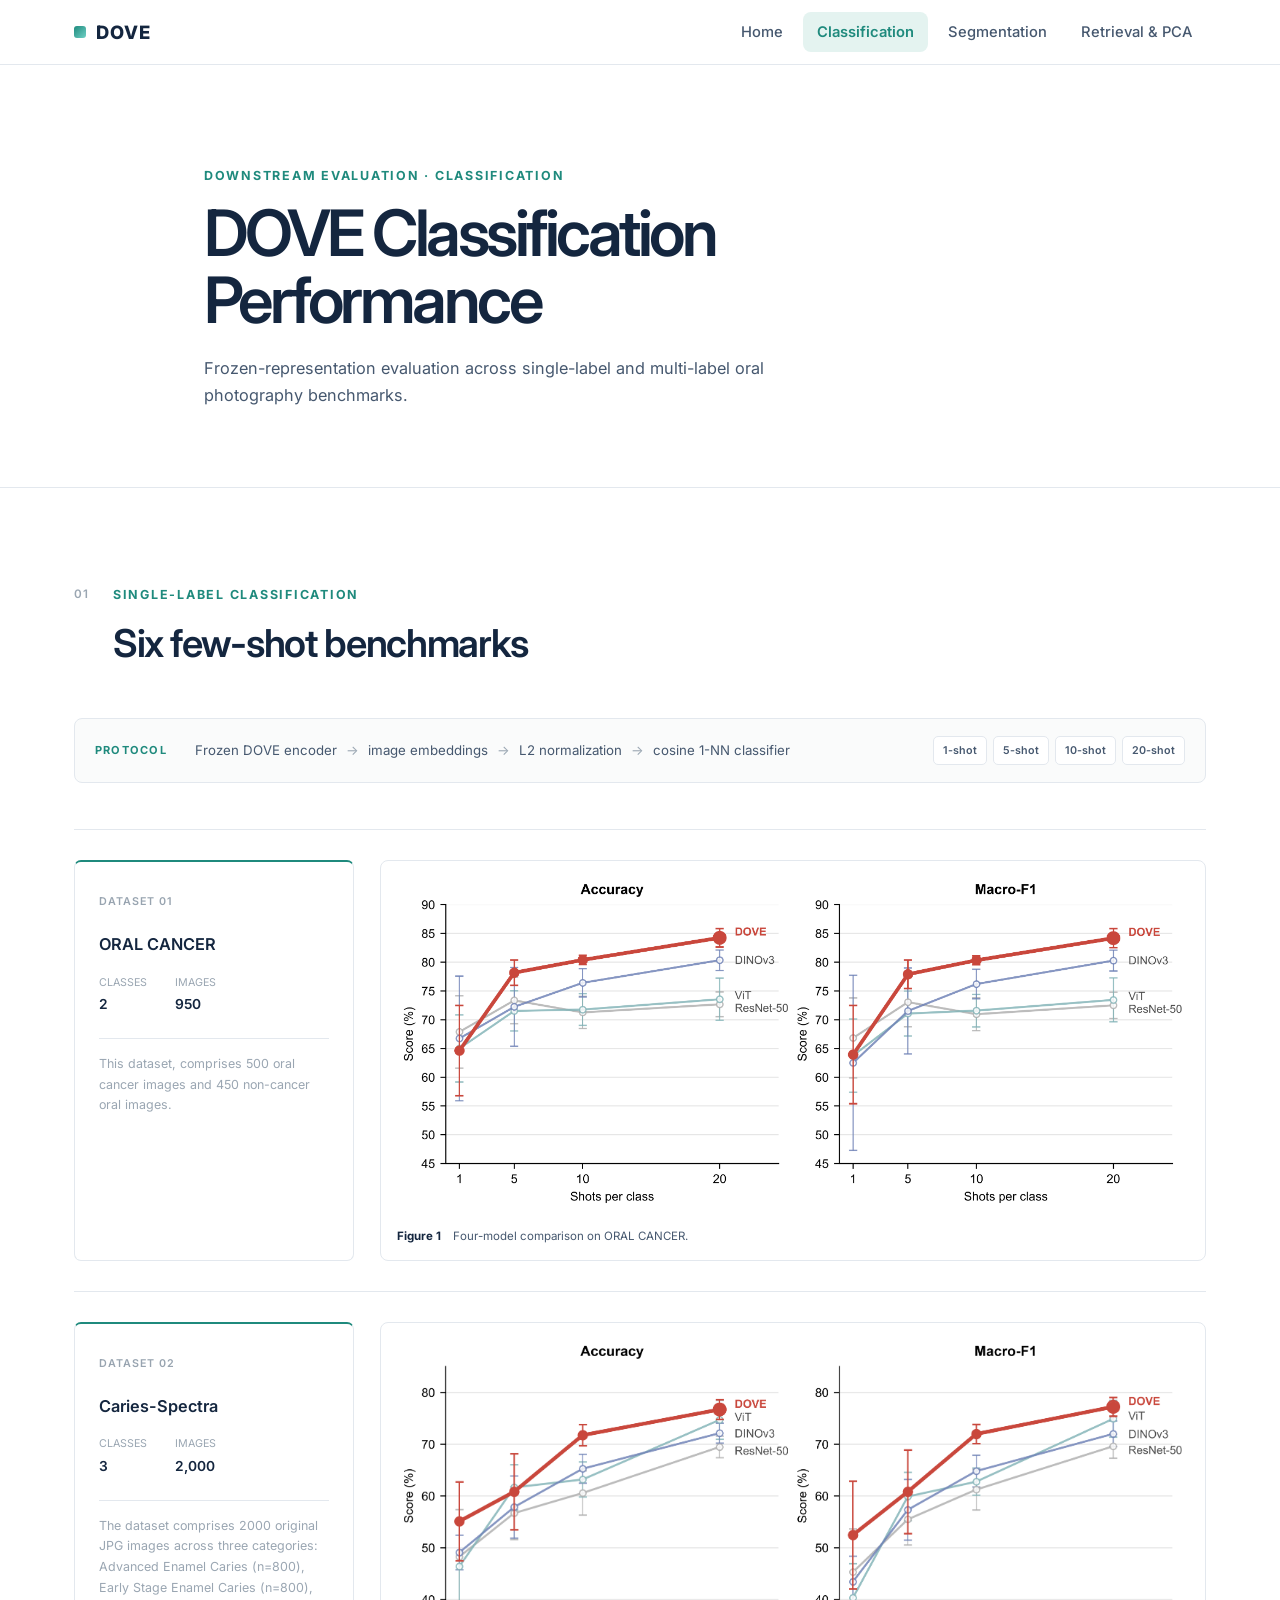
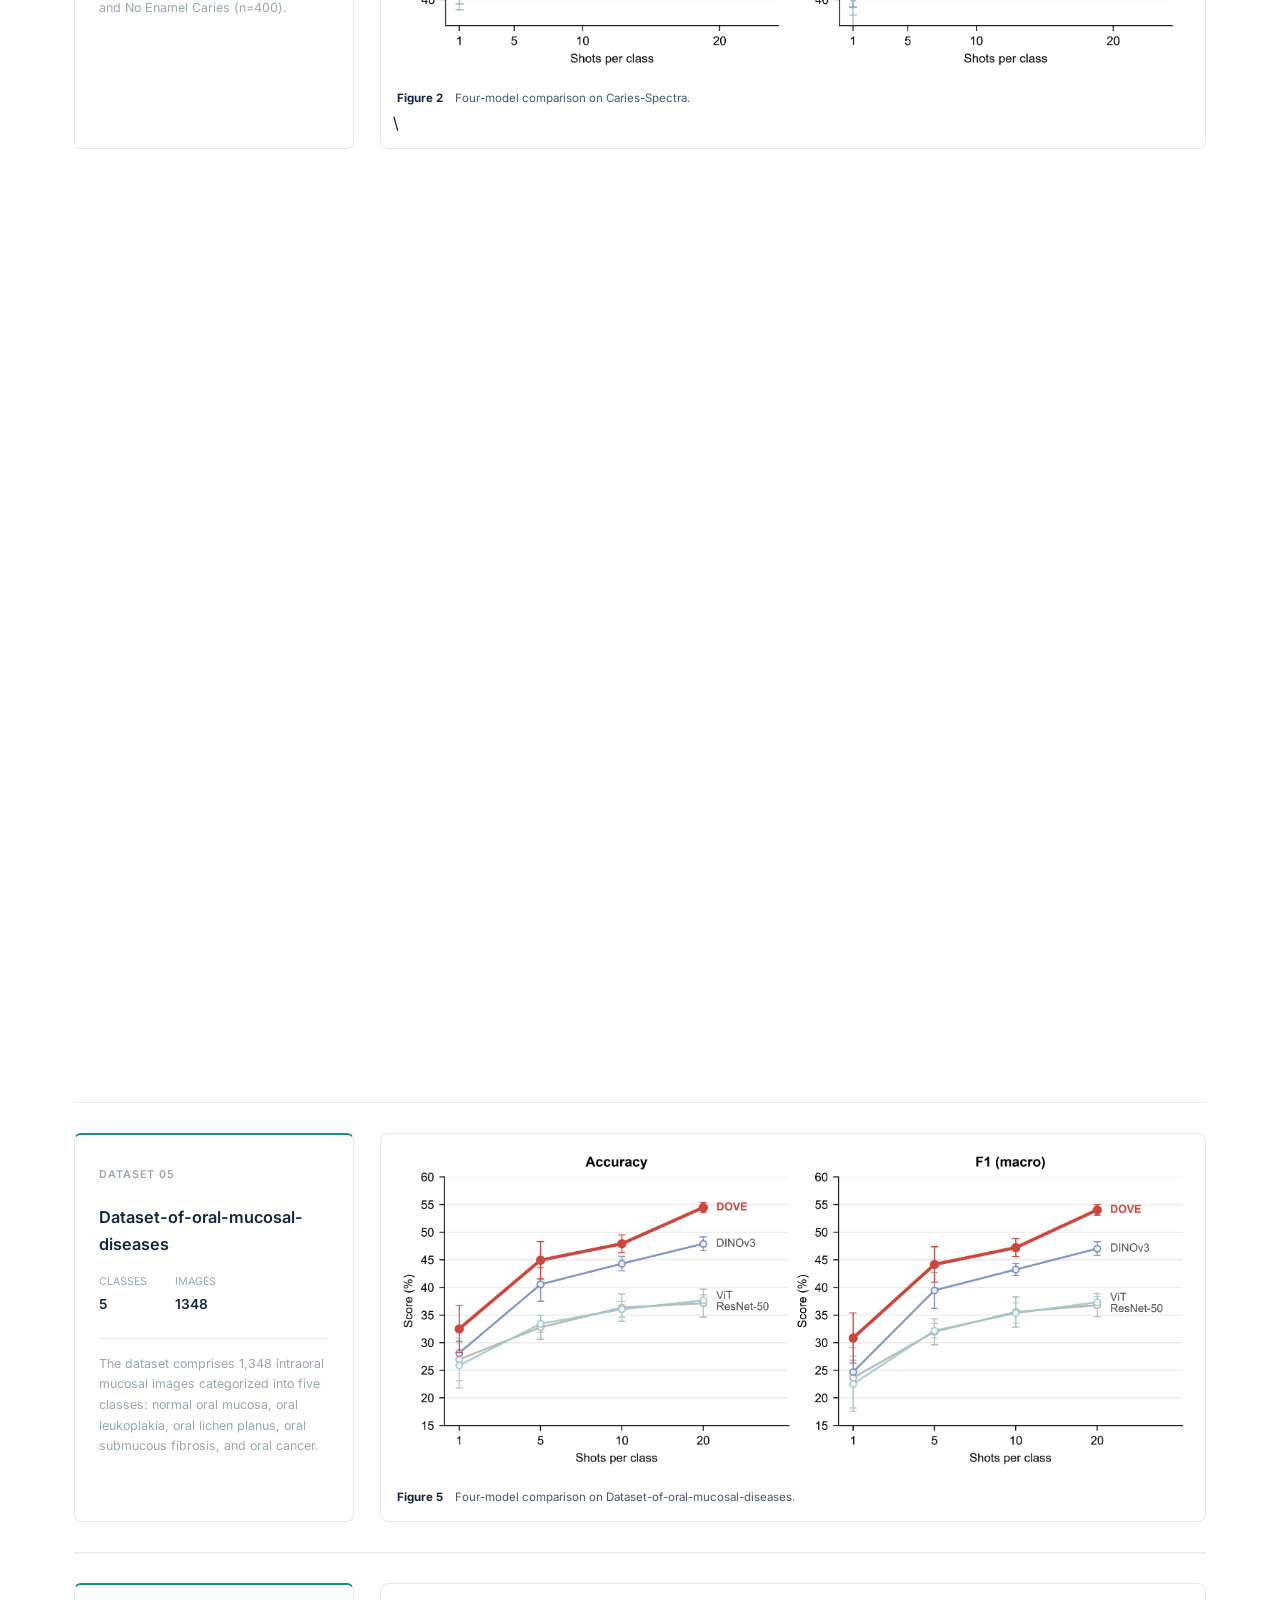
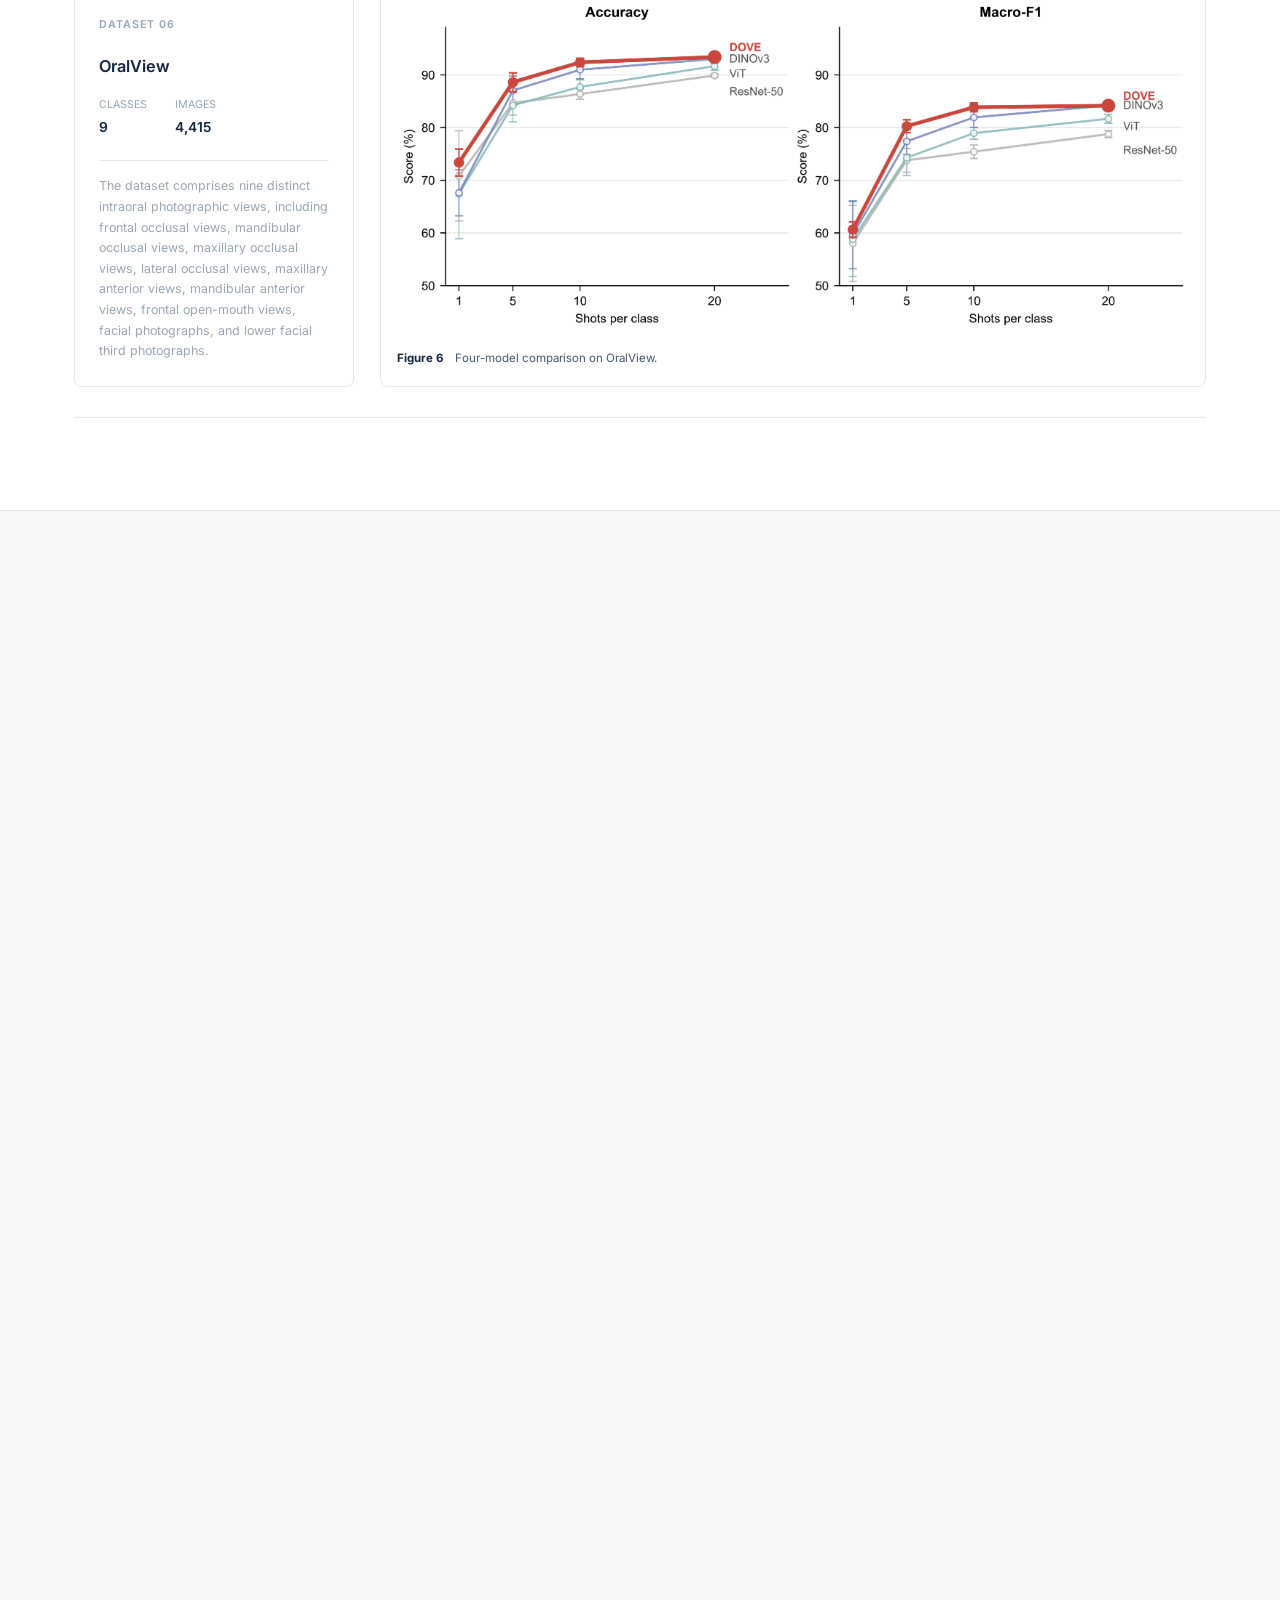
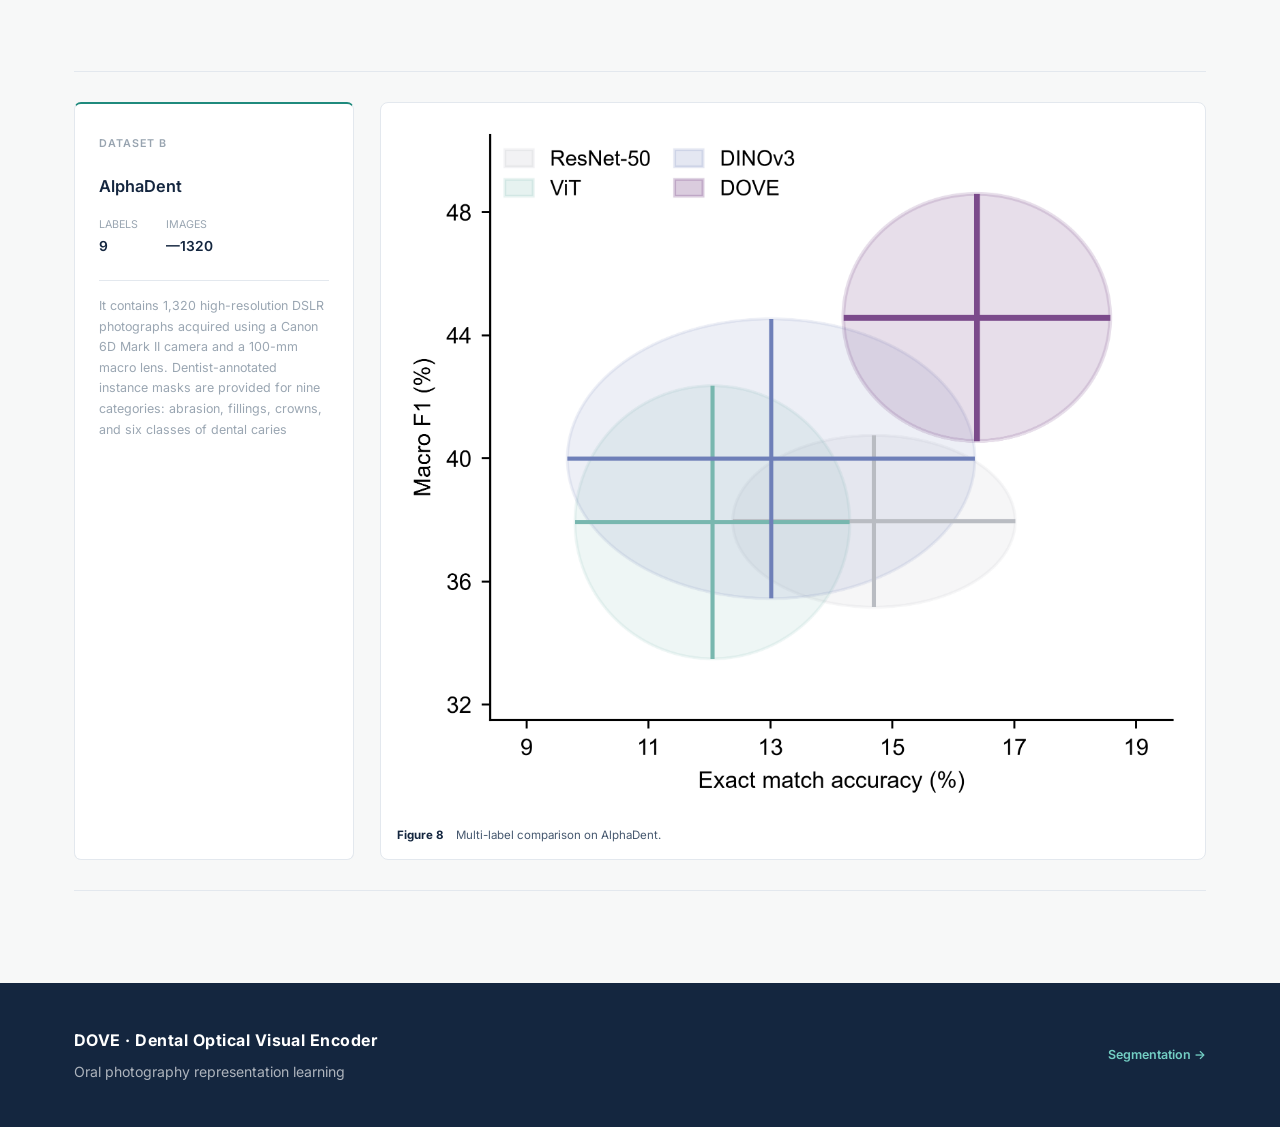
==== classification.html @ 8672dcbe "init" ====
<!DOCTYPE html>
<html lang="en">
<head>
  <meta charset="UTF-8" />
  <meta name="viewport" content="width=device-width, initial-scale=1.0" />
  <meta name="description" content="DOVE classification benchmark results." />
  <title>DOVE Classification Performance</title>
  <link rel="preconnect" href="https://fonts.googleapis.com" />
  <link href="https://fonts.googleapis.com/css2?family=Inter:wght@300;400;500;600;700&display=swap" rel="stylesheet" />
  <link rel="stylesheet" href="style.css" />
</head>
<body class="results-page">
  <header class="navbar">
    <div class="nav-inner container">
      <a href="index.html" class="nav-brand"><span class="brand-mark" aria-hidden="true"></span>DOVE</a>
      <nav class="nav-links" id="navLinks" aria-label="Main navigation">
        <a href="index.html">Home</a>
        <a href="classification.html" class="active">Classification</a>
        <a href="segmentation.html">Segmentation</a>
        <a href="retrieval.html">Retrieval &amp; PCA</a>
      </nav>
      <button class="nav-toggle" id="navToggle" aria-label="Toggle navigation menu" aria-expanded="false"><span></span><span></span><span></span></button>
    </div>
  </header>

  <main>
    <section class="minimal-hero">
      <div class="container narrow-wide">
        <span class="section-eyebrow">Downstream Evaluation · Classification</span>
        <h1>DOVE Classification Performance</h1>
        <p>Frozen-representation evaluation across single-label and multi-label oral photography benchmarks.</p>
      </div>
    </section>

    <section class="result-section" id="single-label">
      <div class="container">
        <header class="result-section-head reveal"><span class="section-no">01</span><div><span class="section-eyebrow">Single-label classification</span><h2>Six few-shot benchmarks</h2></div></header>
        <div class="protocol-line reveal"><span>Protocol</span><p>Frozen DOVE encoder <i>&rarr;</i> image embeddings <i>&rarr;</i> L2 normalization <i>&rarr;</i> cosine 1-NN classifier</p><div><b>1-shot</b><b>5-shot</b><b>10-shot</b><b>20-shot</b></div></div>

        <div class="dataset-result-list">
          <article class="dataset-result-row reveal">
            <div class="editable-card">
              <span>Dataset 01</span>
              <h3>ORAL CANCER</h3>
              <dl><div><dt>Classes</dt><dd>2</dd></div><div><dt>Images</dt><dd>950</dd></div></dl>
              <p>This dataset, comprises 500 oral cancer images and 450 non-cancer oral images.</p>
            </div>
            <figure class="result-slot">
              <img src="assets/results/single-label-classification/oral_cancer2_0_knn_model_comparison.png" alt="results image">
              <figcaption><b>Figure 1</b> Four-model comparison on ORAL CANCER.</figcaption>
            </figure>
          </article>
          <article class="dataset-result-row reveal">
            <div class="editable-card">
              <span>Dataset 02</span>
              <h3>Caries-Spectra</h3>
              <dl><div><dt>Classes</dt><dd>3</dd></div><div><dt>Images</dt><dd>2,000</dd></div></dl>
              <p>The dataset comprises 2000 original JPG images across three categories: Advanced Enamel Caries (n=800), Early Stage Enamel Caries (n=800), and No Enamel Caries (n=400).</p></div>
            <figure class="result-slot">
              <img src="assets/results/single-label-classification/caries_spectra_knn_model_comparison.png" alt="results image">
              <figcaption><b>Figure 2</b> Four-model comparison on  Caries-Spectra.</figcaption>\
            </figure>
          </article>
          <article class="dataset-result-row reveal">
            <div class="editable-card">
              <span>Dataset 03</span>
              <h3>Oral Lesions: Malignancy Detection Dataset</h3>
              <dl><div><dt>Classes</dt><dd>2</dd></div><div><dt>Images</dt><dd>323</dd></div></dl>
              <p>The dataset contains images of 165 benign lesions and 158 malignant lesions.</p></div>
            <figure class="result-slot">
              <img src="assets/results/single-label-classification/benign_malignant_knn_model_comparison.png" alt="results image">
              <figcaption><b>Figure 3</b> Four-model comparison on Oral Leisions: Malignancy Detection Dataset.</figcaption>
            </figure>
          </article>
          <article class="dataset-result-row reveal">
            <div class="editable-card">
              <span>Dataset 04</span>
              <h3>Oral Disease Sub</h3>
              <dl><div><dt>Classes</dt><dd>3</dd></div><div><dt>Images</dt><dd>6,613</dd></div></dl>
              <p>The dataset contains 6,613 images of calculus, hypodontia and ulcer</p></div>
            <figure class="result-slot">
              <img src="assets/results/single-label-classification/oral_disease_knn_model_comparison.png" alt="results image">
              <figcaption><b>Figure 4</b> Four-model comparison on Oral Disease Sub.</figcaption>
            </figure>
          </article>
          <article class="dataset-result-row reveal">
            <div class="editable-card">
              <span>Dataset 05</span>
              <h3>Dataset-of-oral-mucosal-diseases</h3>
              <dl><div><dt>Classes</dt><dd>5</dd></div><div><dt>Images</dt><dd>1348</dd></div></dl>
              <p>The dataset comprises 1,348 intraoral mucosal images categorized into five classes: normal oral mucosa, oral leukoplakia, oral lichen planus, oral submucous fibrosis, and oral cancer.</p></div>
            <figure class="result-slot">
              <img src="assets/results/single-label-classification/mouth_data_knn_model_comparison.png" alt="results image">
              <figcaption><b>Figure 5</b> Four-model comparison on Dataset-of-oral-mucosal-diseases.</figcaption>
            </figure>
          </article>
          <article class="dataset-result-row reveal">
            <div class="editable-card">
              <span>Dataset 06</span>
              <h3>OralView</h3><dl><div><dt>Classes</dt><dd>9</dd></div><div><dt>Images</dt><dd>4,415</dd></div></dl>
              <p>The dataset comprises nine distinct intraoral photographic views, including frontal occlusal views, mandibular occlusal views, maxillary occlusal views, lateral occlusal views, maxillary anterior views, mandibular anterior views, frontal open-mouth views, facial photographs, and lower facial third photographs.</p></div>
            <figure class="result-slot">
              <img src="assets/results/single-label-classification/whu_hospital_changed_knn_model_comparison.png" alt="results image">
              <figcaption><b>Figure 6</b> Four-model comparison on OralView.</figcaption>
            </figure>
          </article>
        </div>
      </div>
    </section>

    <section class="result-section soft-section" id="multi-label">
      <div class="container">
        <header class="result-section-head reveal"><span class="section-no">02</span><div><span class="section-eyebrow">Multi-label classification</span><h2>Two full-set benchmarks</h2></div></header>
        <div class="protocol-line reveal"><span>Protocol</span><p> Frozen DOVE encoder <i>&rarr;</i> linear probe classifier</p>
          <div><b>all</b></div>
        </div>

        <div class="dataset-result-list">
          <article class="dataset-result-row reveal">
            <div class="editable-card">
              <span>Dataset A</span>
              <h3>Dentalai</h3>
              <dl><div><dt>Labels</dt><dd>4</dd></div><div><dt>Images</dt><dd>2495</dd></div></dl>
              <p>The dataset consists of 2495 images with 28904 labeled objects belonging to 4 different classes including tooth, caries, cavity, and other: crack.</p></div>
            <figure class="result-slot">
              <img src="assets/results/multi-label-classification/dentalai_classification_model_comparison.png" alt="results image">
             <figcaption><b>Figure 7</b> Multi-label comparison on Dentalai.</figcaption></figure>
          </article>
          <article class="dataset-result-row reveal">
            <div class="editable-card">
              <span>Dataset B</span>
              <h3>AlphaDent</h3>
              <dl><div><dt>Labels</dt><dd>9</dd></div><div><dt>Images</dt><dd>&mdash;1320</dd></div></dl>
              <p>It contains 1,320 high-resolution DSLR photographs acquired using a Canon 6D Mark II camera and a 100-mm macro lens. Dentist-annotated instance masks are provided for nine categories: abrasion, fillings, crowns, and six classes of dental caries</p>
            </div>
            <figure class="result-slot">
              <img src="assets/results/multi-label-classification/alphadent_classification_model_comparison.png" alt="results image">
              <figcaption><b>Figure 8</b> Multi-label comparison on AlphaDent.</figcaption>
            </figure>
          </article>
        </div>
      </div>
    </section>
  </main>

  <footer class="footer"><div class="container minimal-footer"><div><p class="footer-title">DOVE · Dental Optical Visual Encoder</p><p class="footer-sub">Oral photography representation learning</p></div><a href="segmentation.html">Segmentation &rarr;</a></div></footer>
  <script src="script.js"></script>
</body>
</html>
---- style.css ----
/* ============================================================
   DOVE — Shared Stylesheet
   Design system: minimalist academic aesthetic
   Palette: white / soft gray / deep navy / teal accent
   ============================================================ */

/* ---------- 1. Design tokens ---------- */
:root {
  /* Colors */
  --bg:            #ffffff;
  --bg-soft:       #f5f7f9;
  --navy:          #14263f;      /* primary text */
  --navy-soft:     #46586f;      /* secondary text */
  --teal:          #1f8a7d;      /* accent */
  --teal-light:    #e4f3f0;
  --border:        #e3e8ee;

  /* Type */
  --font: "Inter", "Helvetica Neue", Helvetica, Arial, sans-serif;

  /* Layout */
  --radius:        14px;
  --shadow:        0 2px 10px rgba(20, 38, 63, 0.06);
  --shadow-hover:  0 10px 28px rgba(20, 38, 63, 0.12);
  --container:     1120px;

  /* Motion */
  --ease:          cubic-bezier(0.22, 0.6, 0.2, 1);
}

/* ---------- 2. Base / reset ---------- */
*, *::before, *::after { box-sizing: border-box; margin: 0; padding: 0; }

html { scroll-behavior: smooth; }   /* smooth anchor scrolling */

body {
  font-family: var(--font);
  color: var(--navy);
  background: var(--bg);
  line-height: 1.65;
  -webkit-font-smoothing: antialiased;
}

img { max-width: 100%; display: block; }
a   { color: inherit; text-decoration: none; }

.container { max-width: var(--container); margin: 0 auto; padding: 0 24px; }
.container.narrow { max-width: 760px; }

/* ---------- 3. Navigation bar ---------- */
.navbar {
  position: sticky; top: 0; z-index: 100;
  background: rgba(255, 255, 255, 0.92);
  backdrop-filter: blur(10px);
  border-bottom: 1px solid var(--border);
}
.nav-inner {
  display: flex; align-items: center; justify-content: space-between;
  height: 64px;
}
.nav-brand {
  display: flex; align-items: center; gap: 10px;
  font-weight: 800; font-size: 1.15rem; letter-spacing: 0.06em;
}
.brand-mark {                        /* small teal square logo mark */
  width: 12px; height: 12px; border-radius: 3px;
  background: linear-gradient(135deg, var(--teal), #6fd0c5);
}
.nav-links { display: flex; gap: 6px; }
.nav-links a {
  padding: 8px 14px; border-radius: 8px;
  font-size: 0.92rem; font-weight: 500; color: var(--navy-soft);
  transition: background 0.2s var(--ease), color 0.2s var(--ease);
}
.nav-links a:hover  { background: var(--bg-soft); color: var(--navy); }
.nav-links a.active { background: var(--teal-light); color: var(--teal); font-weight: 600; }

/* Hamburger button (tablet / small screens) */
.nav-toggle {
  display: none; flex-direction: column; gap: 5px;
  background: none; border: none; cursor: pointer; padding: 8px;
}
.nav-toggle span {
  width: 22px; height: 2px; background: var(--navy); border-radius: 2px;
  transition: transform 0.25s var(--ease), opacity 0.25s var(--ease);
}

/* ---------- 4. Hero section ---------- */
.hero {
  padding: 88px 0 96px;
  text-align: center;
  background:
    radial-gradient(600px 320px at 50% 6%, var(--teal-light), transparent 70%),
    var(--bg);
}
.hero-title {
  font-size: clamp(3rem, 7vw, 4.6rem);
  font-weight: 800; letter-spacing: 0.12em;
}
.hero-subtitle {
  margin-top: 6px;
  font-size: clamp(1.15rem, 2.4vw, 1.5rem);
  font-weight: 600; color: var(--teal);
}
.hero-tagline {
  margin: 18px auto 0; max-width: 620px;
  font-size: 1.05rem; color: var(--navy-soft);
}
.hero-buttons { margin-top: 36px; display: flex; gap: 16px; justify-content: center; flex-wrap: wrap; }

/* ---------- 5. Animated dove ---------- */
.dove-wrap {
  position: relative; width: 220px; margin: 0 auto 28px;
  animation: floatY 6s ease-in-out infinite;         /* gentle vertical drift */
}
.dove-glow {                                         /* soft ambient glow */
  position: absolute; inset: 12%;
  background: radial-gradient(closest-side, rgba(47, 167, 155, 0.28), transparent 72%);
  filter: blur(6px);
  animation: glowPulse 6s ease-in-out infinite;
}
.dove-svg { position: relative; width: 100%; height: auto; }

.wing { transform-box: fill-box; }
.wing-front { transform-origin: 20% 92%; animation: flapFront 3.6s ease-in-out infinite; }
.wing-back  { transform-origin: 88% 90%; animation: flapBack  3.6s ease-in-out infinite; }

@keyframes floatY {
  0%, 100% { transform: translateY(0); }
  50%      { transform: translateY(-12px); }
}
@keyframes glowPulse {
  0%, 100% { opacity: 0.65; transform: scale(1); }
  50%      { opacity: 1;    transform: scale(1.06); }
}
@keyframes flapFront {
  0%, 100% { transform: rotate(0deg); }
  50%      { transform: rotate(-7deg); }
}
@keyframes flapBack {
  0%, 100% { transform: rotate(0deg); }
  50%      { transform: rotate(5deg); }
}

/* Respect users who prefer reduced motion */
@media (prefers-reduced-motion: reduce) {
  .dove-wrap, .dove-glow, .wing { animation: none; }
}

/* ---------- 6. Buttons ---------- */
.btn {
  display: inline-block; padding: 13px 30px; border-radius: 999px;
  font-weight: 600; font-size: 0.95rem;
  transition: transform 0.2s var(--ease), box-shadow 0.2s var(--ease),
              background 0.2s var(--ease), color 0.2s var(--ease);
}
.btn-primary { background: var(--navy); color: #fff; }
.btn-primary:hover {
  background: var(--teal); transform: translateY(-2px);
  box-shadow: 0 8px 20px rgba(31, 138, 125, 0.3);
}
.btn-outline { border: 1.5px solid var(--navy); color: var(--navy); }
.btn-outline:hover {
  border-color: var(--teal); color: var(--teal); transform: translateY(-2px);
}

/* ---------- 7. Sections & typography ---------- */
.section       { padding: 88px 0; }
.section-gray  { background: var(--bg-soft); }

.section-eyebrow {
  display: inline-block; margin-bottom: 12px;
  font-size: 0.78rem; font-weight: 700; letter-spacing: 0.14em;
  text-transform: uppercase; color: var(--teal);
}
.section-title { font-size: clamp(1.6rem, 3.4vw, 2.2rem); font-weight: 700; letter-spacing: -0.01em; }
.section-desc  { margin-top: 12px; max-width: 640px; color: var(--navy-soft); }
.section-head  { margin-bottom: 48px; }
.abstract-text { margin-top: 20px; font-size: 1.08rem; color: var(--navy-soft); }

/* Subpage hero band */
.page-hero {
  padding: 72px 0 56px;
  background:
    radial-gradient(520px 260px at 18% 0%, var(--teal-light), transparent 70%),
    var(--bg);
  border-bottom: 1px solid var(--border);
}
.page-title { font-size: clamp(1.9rem, 4vw, 2.6rem); font-weight: 800; letter-spacing: -0.01em; }
.page-desc  { margin-top: 14px; max-width: 680px; color: var(--navy-soft); }

/* ---------- 8. Image placeholders ----------
   Swap any .img-placeholder for a real <img> — layout is identical. */
.img-placeholder {
  display: flex; align-items: center; justify-content: center;
  aspect-ratio: 4 / 3; width: 100%;
  border-radius: calc(var(--radius) - 4px);
  color: rgba(255, 255, 255, 0.92);
  font-size: 0.85rem; font-weight: 600; text-align: center; line-height: 1.4;
}
.img-placeholder.sq { aspect-ratio: 1 / 1; }
.ph-teal    { background: linear-gradient(135deg, #2fa79b, #17605a); }
.ph-navy    { background: linear-gradient(135deg, #2c4a73, #14263f); }
.ph-rose    { background: linear-gradient(135deg, #c98a92, #8f4d59); }
.ph-sand    { background: linear-gradient(135deg, #cbb08a, #8f7350); }
.ph-rainbow { background: linear-gradient(120deg, #e05c5c, #e0b25c, #5cc98a, #5c8ae0, #a15ce0); }
.ph-mask    { background: linear-gradient(135deg, #202634 55%, #2fa79b 55%); }

/* ---------- 9. Dataset gallery (homepage) ---------- */
.gallery {
  display: grid; gap: 22px;
  grid-template-columns: repeat(3, 1fr);
}
.gallery-item {
  padding:0;
  margin:0;
  line-height: 0;
  background: #fff; border-radius: var(--radius);
  box-shadow: var(--shadow); overflow: hidden;
  transition: transform 0.25s var(--ease), box-shadow 0.25s var(--ease);
}
.gallery-item:hover { transform: translateY(-4px); box-shadow: var(--shadow-hover); }
.gallery-item .img-placeholder,
.gallery-item img {
  aspect-ratio: 4/3;
  object-fit: cover;  
  vertical-align: middle;
  width:100%;
  height:auto;
  border-radius: 0;
  transition: transform 0.4s var(--ease);
}
.gallery-item:hover .img-placeholder,
.gallery-item:hover img { transform: scale(1.04); }     /* hover zoom */
/* .gallery-item figcaption {
  padding: 14px 18px; font-size: 0.9rem; font-weight: 600;
  background: #fff; position: relative;                 
} */

/* ---------- 10. Model pipeline (homepage) ---------- */
.pipeline {
  display: flex; align-items: stretch; gap: 10px; flex-wrap: nowrap;
}
.pipe-card {
  flex: 1; min-width: 0;
  background: #fff; border: 1px solid var(--border); border-radius: var(--radius);
  box-shadow: var(--shadow); padding: 24px 18px;
  transition: transform 0.25s var(--ease), box-shadow 0.25s var(--ease);
}
.pipe-card:hover { transform: translateY(-4px); box-shadow: var(--shadow-hover); }
.pipe-card h3 { font-size: 0.98rem; margin: 10px 0 6px; }
.pipe-card p  { font-size: 0.83rem; color: var(--navy-soft); }
.pipe-num {
  width: 28px; height: 28px; border-radius: 50%;
  display: flex; align-items: center; justify-content: center;
  background: var(--teal-light); color: var(--teal);
  font-size: 0.8rem; font-weight: 700;
}
.pipe-highlight { border: 1.5px solid var(--teal); background: var(--teal-light); }
.pipe-arrow {
  align-self: center; color: var(--teal);
  font-size: 1.3rem; font-weight: 700; flex: 0 0 auto;
}

/* ---------- 11. Navigation cards (homepage) ---------- */
.nav-cards { display: grid; gap: 24px; grid-template-columns: repeat(3, 1fr); }
.nav-card {
  display: block; background: #fff; border-radius: var(--radius);
  border: 1px solid var(--border); box-shadow: var(--shadow);
  padding: 32px 28px;
  transition: transform 0.25s var(--ease), box-shadow 0.25s var(--ease),
              border-color 0.25s var(--ease);
}
.nav-card:hover { transform: translateY(-5px); box-shadow: var(--shadow-hover); border-color: var(--teal); }
.nav-card-icon { font-size: 1.6rem; color: var(--teal); }
.nav-card h3   { margin: 14px 0 8px; font-size: 1.12rem; }
.nav-card p    { font-size: 0.9rem; color: var(--navy-soft); }
.nav-card-link {
  display: inline-block; margin-top: 18px;
  font-size: 0.9rem; font-weight: 600; color: var(--teal);
  transition: transform 0.2s var(--ease);
}
.nav-card:hover .nav-card-link { transform: translateX(4px); }

/* ---------- 12. Dataset cards (subpages) ---------- */
.dataset-cards { display: grid; gap: 22px; grid-template-columns: repeat(4, 1fr); }
.ds-card {
  background: #fff; border: 1px solid var(--border); border-radius: var(--radius);
  box-shadow: var(--shadow); padding: 26px 24px;
  transition: transform 0.25s var(--ease), box-shadow 0.25s var(--ease);
}
.ds-card:hover { transform: translateY(-4px); box-shadow: var(--shadow-hover); }
.ds-card h3 {
  font-size: 1.05rem; padding-bottom: 12px; margin-bottom: 12px;
  border-bottom: 2px solid var(--teal-light);
}
.ds-meta { list-style: none; }
.ds-meta li { font-size: 0.88rem; color: var(--navy-soft); padding: 3px 0; }
.ds-meta strong { color: var(--navy); }

/* ---------- 13. Figure panels ---------- */
.figure-panel {
  max-width: 880px; margin: 0 auto 48px;
  background: #fff; border: 1px solid var(--border); border-radius: var(--radius);
  box-shadow: var(--shadow); padding: 24px;
}
.figure-panel figcaption {
  margin-top: 16px; font-size: 0.88rem; color: var(--navy-soft); line-height: 1.6;
}
.figure-row { display: grid; gap: 24px; grid-template-columns: 1fr 1fr; margin-bottom: 48px; }
.figure-row .figure-panel { margin: 0; max-width: none; }

/* Dashed placeholder inside figure panels */
.fig-placeholder {
  display: flex; flex-direction: column; align-items: center; justify-content: center;
  gap: 6px; min-height: 320px;
  border: 2px dashed var(--border); border-radius: calc(var(--radius) - 4px);
  background: var(--bg-soft); color: var(--navy-soft);
  font-weight: 600;
}
.fig-placeholder.tall { min-height: 440px; }
.fig-placeholder small { font-weight: 400; font-size: 0.8rem; opacity: 0.7; }

/* ---------- 14. Result tables ---------- */
.table-wrap { max-width: 880px; margin: 0 auto 48px; overflow-x: auto; }
.result-table {
  width: 100%; border-collapse: collapse;
  background: #fff; border-radius: var(--radius); overflow: hidden;
  box-shadow: var(--shadow); font-size: 0.92rem;
}
.result-table caption {
  caption-side: top; text-align: left; padding: 0 4px 12px;
  font-size: 0.85rem; color: var(--navy-soft);
}
.result-table th, .result-table td { padding: 13px 18px; text-align: left; }
.result-table thead th {
  background: var(--navy); color: #fff;
  font-size: 0.82rem; font-weight: 600; letter-spacing: 0.04em;
}
.result-table tbody tr { border-bottom: 1px solid var(--border); }
.result-table tbody tr:hover { background: var(--bg-soft); }
.row-highlight { background: var(--teal-light) !important; font-weight: 700; }
.row-highlight td:first-child { color: var(--teal); }
.hl { color: var(--teal); font-weight: 700; }

/* ---------- 15. Retrieval + PCA components ---------- */
.retrieval {
  display: flex; align-items: center; gap: 24px;
  max-width: 880px; margin: 0 auto 48px;
  background: #fff; border: 1px solid var(--border); border-radius: var(--radius);
  box-shadow: var(--shadow); padding: 28px;
}
.retrieval-query { flex: 0 0 180px; }
.retrieval-arrow { font-size: 1.6rem; color: var(--teal); font-weight: 700; }
.retrieval-results {
  flex: 1; display: grid; gap: 14px;
  grid-template-columns: repeat(4, 1fr);
}
.retrieval-label { margin-top: 10px; font-size: 0.82rem; font-weight: 600; text-align: center; }
.retrieval-label.full { grid-column: 1 / -1; }

.pca-grid { display: grid; gap: 24px; grid-template-columns: repeat(3, 1fr); max-width: 880px; margin: 0 auto 40px; }
.pca-item {
  background: #fff; border: 1px solid var(--border); border-radius: var(--radius);
  box-shadow: var(--shadow); padding: 16px;
}
.pca-item figcaption { margin-top: 12px; font-size: 0.85rem; font-weight: 600; text-align: center; }

/* Quote-style interpretation callout */
.callout {
  max-width: 760px; margin: 0 auto 48px;
  border-left: 4px solid var(--teal);
  background: #fff; border-radius: 0 var(--radius) var(--radius) 0;
  box-shadow: var(--shadow); padding: 26px 30px;
}
.callout p:first-child { font-size: 1.08rem; font-weight: 600; font-style: italic; }
.callout-sub { margin-top: 12px; font-size: 0.92rem; color: var(--navy-soft); }

/* ---------- 16. Scroll-reveal animation (toggled by script.js) ---------- */
.reveal {
  opacity: 0; transform: translateY(18px);
  transition: opacity 0.6s var(--ease), transform 0.6s var(--ease);
}
.reveal.visible { opacity: 1; transform: none; }
@media (prefers-reduced-motion: reduce) {
  .reveal { opacity: 1; transform: none; transition: none; }
}

/* ---------- 17. Footer ---------- */
.footer {
  background: var(--navy); color: #fff;
  text-align: center; padding: 44px 0;
}
.footer-title { font-weight: 700; letter-spacing: 0.03em; }
.footer-sub   { margin-top: 6px; font-size: 0.88rem; color: rgba(255, 255, 255, 0.65); }

/* ---------- 18. Responsive (tablet & below) ---------- */
@media (max-width: 960px) {
  .gallery, .nav-cards        { grid-template-columns: repeat(2, 1fr); }
  .dataset-cards              { grid-template-columns: repeat(2, 1fr); }
  .figure-row                 { grid-template-columns: 1fr; }

  /* Pipeline stacks vertically; arrows rotate to point down */
  .pipeline   { flex-direction: column; }
  .pipe-arrow { transform: rotate(90deg); text-align: center; }

  /* Collapsible mobile menu */
  .nav-toggle { display: flex; }
  .nav-links {
    position: absolute; top: 64px; left: 0; right: 0;
    flex-direction: column; padding: 12px 24px 18px;
    background: #fff; border-bottom: 1px solid var(--border);
    box-shadow: var(--shadow);
    display: none;
  }
  .nav-links.open { display: flex; }
}

@media (max-width: 600px) {
  .section { padding: 60px 0; }
  .gallery, .nav-cards, .dataset-cards, .pca-grid { grid-template-columns: 1fr; }
  .retrieval { flex-direction: column; }
  .retrieval-arrow { transform: rotate(90deg); }
  .retrieval-results { grid-template-columns: repeat(2, 1fr); }
}

/* ---------- 19. Minimal result-page system ---------- */
.results-page { background: #fff; }
.results-page .container { max-width: 1180px; }
.narrow-wide { max-width: 920px !important; }

.minimal-hero {
  padding: 96px 0 78px;
  border-bottom: 1px solid var(--border);
  background: #fff;
}
.minimal-hero h1 {
  max-width: 850px;
  font-size: clamp(2.5rem, 5vw, 4.5rem);
  font-weight: 600;
  line-height: 1.05;
  letter-spacing: -0.055em;
}
.minimal-hero p {
  max-width: 650px;
  margin-top: 22px;
  color: var(--navy-soft);
  font-size: 1.02rem;
}

.result-section { padding: 92px 0; }
.soft-section { background: #f7f8f8; border-top: 1px solid var(--border); }
.result-section-head {
  display: flex;
  align-items: flex-start;
  gap: 24px;
  margin-bottom: 42px;
}
.section-no {
  padding-top: 5px;
  color: #9aa6b2;
  font-size: .73rem;
  font-weight: 600;
  letter-spacing: .08em;
}
.result-section-head .section-eyebrow { margin-bottom: 7px; }
.result-section-head h2 {
  font-size: clamp(1.75rem, 3vw, 2.45rem);
  font-weight: 600;
  letter-spacing: -.035em;
}

.protocol-band { padding: 22px 0; border-bottom: 1px solid var(--border); background: #fafbfb; }
.protocol-line {
  display: grid;
  grid-template-columns: auto minmax(280px, 1fr) auto;
  align-items: center;
  gap: 28px;
  margin-bottom: 46px;
  padding: 17px 20px;
  border: 1px solid var(--border);
  border-radius: 8px;
  background: #fafbfb;
}
.protocol-band .protocol-line { margin-bottom: 0; border: 0; padding: 0 24px; background: transparent; }
.protocol-line > span {
  color: var(--teal);
  font-size: .69rem;
  font-weight: 700;
  letter-spacing: .11em;
  text-transform: uppercase;
}
.protocol-line p { color: var(--navy-soft); font-size: .83rem; }
.protocol-line p i { padding: 0 5px; color: #9aa6b2; font-style: normal; }
.protocol-line > div { display: flex; flex-wrap: wrap; gap: 6px; }
.protocol-line b {
  padding: 5px 9px;
  border: 1px solid var(--border);
  border-radius: 5px;
  background: #fff;
  color: var(--navy-soft);
  font-size: .67rem;
  font-weight: 600;
}

.editable-card {
  min-height: 210px;
  padding: 24px;
  border: 1px solid var(--border);
  border-top: 2px solid var(--teal);
  border-radius: 7px;
  background: #fff;
}
.editable-card > span,
.segmentation-intro > span,
.retrieval-placeholder header span {
  color: #98a4b0;
  font-size: .67rem;
  font-weight: 600;
  letter-spacing: .09em;
  text-transform: uppercase;
}
.editable-card h3 { margin: 18px 0 16px; font-size: 1.02rem; font-weight: 600; }
.editable-card dl { display: flex; gap: 28px; }
.editable-card dl div { display: grid; gap: 2px; }
.editable-card dt { color: #9aa6b2; font-size: .67rem; text-transform: uppercase; }
.editable-card dd { color: var(--navy); font-size: .86rem; font-weight: 600; }
.editable-card p {
  margin-top: 22px;
  padding-top: 15px;
  border-top: 1px solid var(--border);
  color: #9aa6b2;
  font-size: .78rem;
}

.dataset-result-list { display: grid; }
.dataset-result-row {
  display: grid;
  grid-template-columns: 280px minmax(0, 1fr);
  gap: 26px;
  padding: 30px 0;
  border-top: 1px solid var(--border);
}
.dataset-result-row:last-child { border-bottom: 1px solid var(--border); }
.dataset-result-row .editable-card { min-height: 0; }
.dataset-result-row .result-slot { min-width: 0; }
.dataset-result-row .slot-canvas { min-height: 280px; }

.minimal-figure-grid { display: grid; grid-template-columns: repeat(2, 1fr); gap: 18px; }
.result-slot { padding: 12px; border: 1px solid var(--border); border-radius: 8px; background: #fff; }
.slot-canvas,
.qualitative-canvas,
.image-slot {
  display: flex;
  flex-direction: column;
  align-items: center;
  justify-content: center;
  gap: 6px;
  min-height: 300px;
  border-radius: 5px;
  background-color: #f7f9f9;
  /* background-image:
    linear-gradient(rgba(20,38,63,.035) 1px, transparent 1px),
    linear-gradient(90deg, rgba(20,38,63,.035) 1px, transparent 1px); */
  background-size: 24px 24px;
  color: #778492;
  text-align: center;
}
.slot-canvas.compact { min-height: 225px; }
.slot-canvas span,
.qualitative-canvas span,
.image-slot span { font-size: .84rem; font-weight: 600; }
.slot-canvas small,
.qualitative-canvas small,
.image-slot small { color: #a0aab4; font-size: .68rem; }
.result-slot figcaption {
  display: flex;
  gap: 12px;
  padding: 13px 4px 2px;
  color: var(--navy-soft);
  font-size: .72rem;
}
.result-slot figcaption b { color: var(--navy); }

/* Segmentation */
.segmentation-list { padding-top: 88px; }
.segmentation-block {
  display: grid;
  grid-template-columns: 245px minmax(0, 1fr);
  gap: 42px;
  padding: 46px 0;
  border-top: 1px solid var(--border);
}
.segmentation-block:last-child { border-bottom: 1px solid var(--border); }
.segmentation-intro h3 { margin: 12px 0 10px; font-size: 1.35rem; font-weight: 600; }
.segmentation-intro > p { color: #8d99a5; font-size: .78rem; }
.segmentation-intro dl { margin-top: 22px; }
.segmentation-intro dl div { display: flex; justify-content: space-between; padding: 8px 0; border-bottom: 1px solid var(--border); font-size: .7rem; }
.segmentation-intro dt { color: #98a4ae; }
.segmentation-intro dd { font-weight: 600; }
.qualitative-slot { padding: 12px; border: 1px solid var(--border); border-radius: 8px; background: #fff; }
.qualitative-labels { display: grid; grid-template-columns: repeat(4, 1fr); gap: 1px; margin-bottom: 10px; }
.qualitative-labels span { color: #8c98a3; font-size: .68rem; text-align: center; }
.qualitative-canvas { 
  /* min-height: 330px; */
  display: grid;
  gap:1px;
  grid-template-columns: repeat(4, 1fr);
  justify-content: center;
  flex-direction: row;
  align-items: start;}
.qualitative-canvas img {
  width:100%;
  height:90%;
}
.qualitative-slot > p { padding: 13px 4px 2px; color: #9aa5af; font-size: .72rem; }

/* Retrieval and PCA */
.retrieval-protocol { display: flex; align-items: center; justify-content: space-between; gap: 16px; margin-bottom: 52px; padding: 18px 22px; border-top: 1px solid var(--border); border-bottom: 1px solid var(--border); }
.retrieval-protocol div { display: flex; align-items: center; gap: 10px; }
.retrieval-protocol span { color: var(--teal); font-size: .65rem; font-weight: 700; }
.retrieval-protocol b { font-size: .75rem; font-weight: 600; }
.retrieval-protocol i { color: #a3adb6; font-style: normal; }
.retrieval-placeholder-list { display: grid; gap: 18px; }
.retrieval-placeholder { padding: 20px; border: 1px solid var(--border); border-radius: 8px; }
.retrieval-placeholder header { display: flex; align-items: baseline; gap: 16px; margin-bottom: 16px; }
.retrieval-placeholder header h3 { font-size: .96rem; font-weight: 600; }
.retrieval-placeholder-grid { display: grid; grid-template-columns: 1fr auto 1fr 1fr 1fr; gap: 12px; align-items: center; }
.retrieval-placeholder-grid > i { color: var(--teal); font-style: normal; }
.image-slot { min-height: 150px; padding: 16px; }
.query-slot { box-shadow: inset 0 0 0 1px var(--teal); }
.pca-placeholder-grid { display: grid; grid-template-columns: repeat(3, 1fr); gap: 16px; }
.pca-placeholder-grid figure { display:flex; flex-direction:column;padding: 10px; border: 1px solid var(--border); border-radius: 8px; background: #fff; }
.pca-placeholder-grid img {
  width: 100%;
  aspect-ratio: 4/3;
  object-fit: contain;
  background: #f5f7f8
}
.pca-placeholder-grid figcaption {
  margin-top: auto
}
.image-slot.landscape { min-height: auto; aspect-ratio: 4 / 3; }
.pca-placeholder-grid figcaption { padding: 11px 3px 2px; color: var(--navy-soft); font-size: .7rem; }
.caption-slot { display: grid; grid-template-columns: 110px 1fr; gap: 26px; margin-top: 24px; padding: 20px 22px; border-left: 2px solid var(--teal); background: #fff; }
.caption-slot span { color: var(--teal); font-size: .68rem; font-weight: 700; text-transform: uppercase; letter-spacing: .08em; }
.caption-slot p { color: #929da8; font-size: .78rem; }

.minimal-footer { display: flex; align-items: center; justify-content: space-between; gap: 30px; text-align: left; }
.minimal-footer a { color: #73cfc4; font-size: .78rem; font-weight: 600; }

@media (max-width: 900px) {
  .dataset-result-row { grid-template-columns: 220px minmax(0, 1fr); }
  .segmentation-block { grid-template-columns: 1fr; gap: 28px; }
  .segmentation-intro { max-width: 420px; }
  .retrieval-placeholder-grid { grid-template-columns: repeat(3, 1fr); }
  .retrieval-placeholder-grid .query-slot { grid-column: 1 / -1; }
  .retrieval-placeholder-grid > i { display: none; }
}

@media (max-width: 700px) {
  .minimal-hero { padding: 72px 0 60px; }
  .result-section { padding: 66px 0; }
  .protocol-line { grid-template-columns: 1fr; gap: 12px; }
  .minimal-figure-grid, .pca-placeholder-grid { grid-template-columns: 1fr; }
  .dataset-result-row { grid-template-columns: 1fr; }
  .retrieval-protocol { display: grid; grid-template-columns: 1fr 1fr; }
  .retrieval-protocol i { display: none; }
  .caption-slot { grid-template-columns: 1fr; gap: 8px; }
}

@media (max-width: 520px) {
  .retrieval-placeholder-grid { grid-template-columns: 1fr; }
  .qualitative-labels { grid-template-columns: repeat(2, 1fr); gap: 6px; }
  .minimal-footer { align-items: flex-start; flex-direction: column; }
}
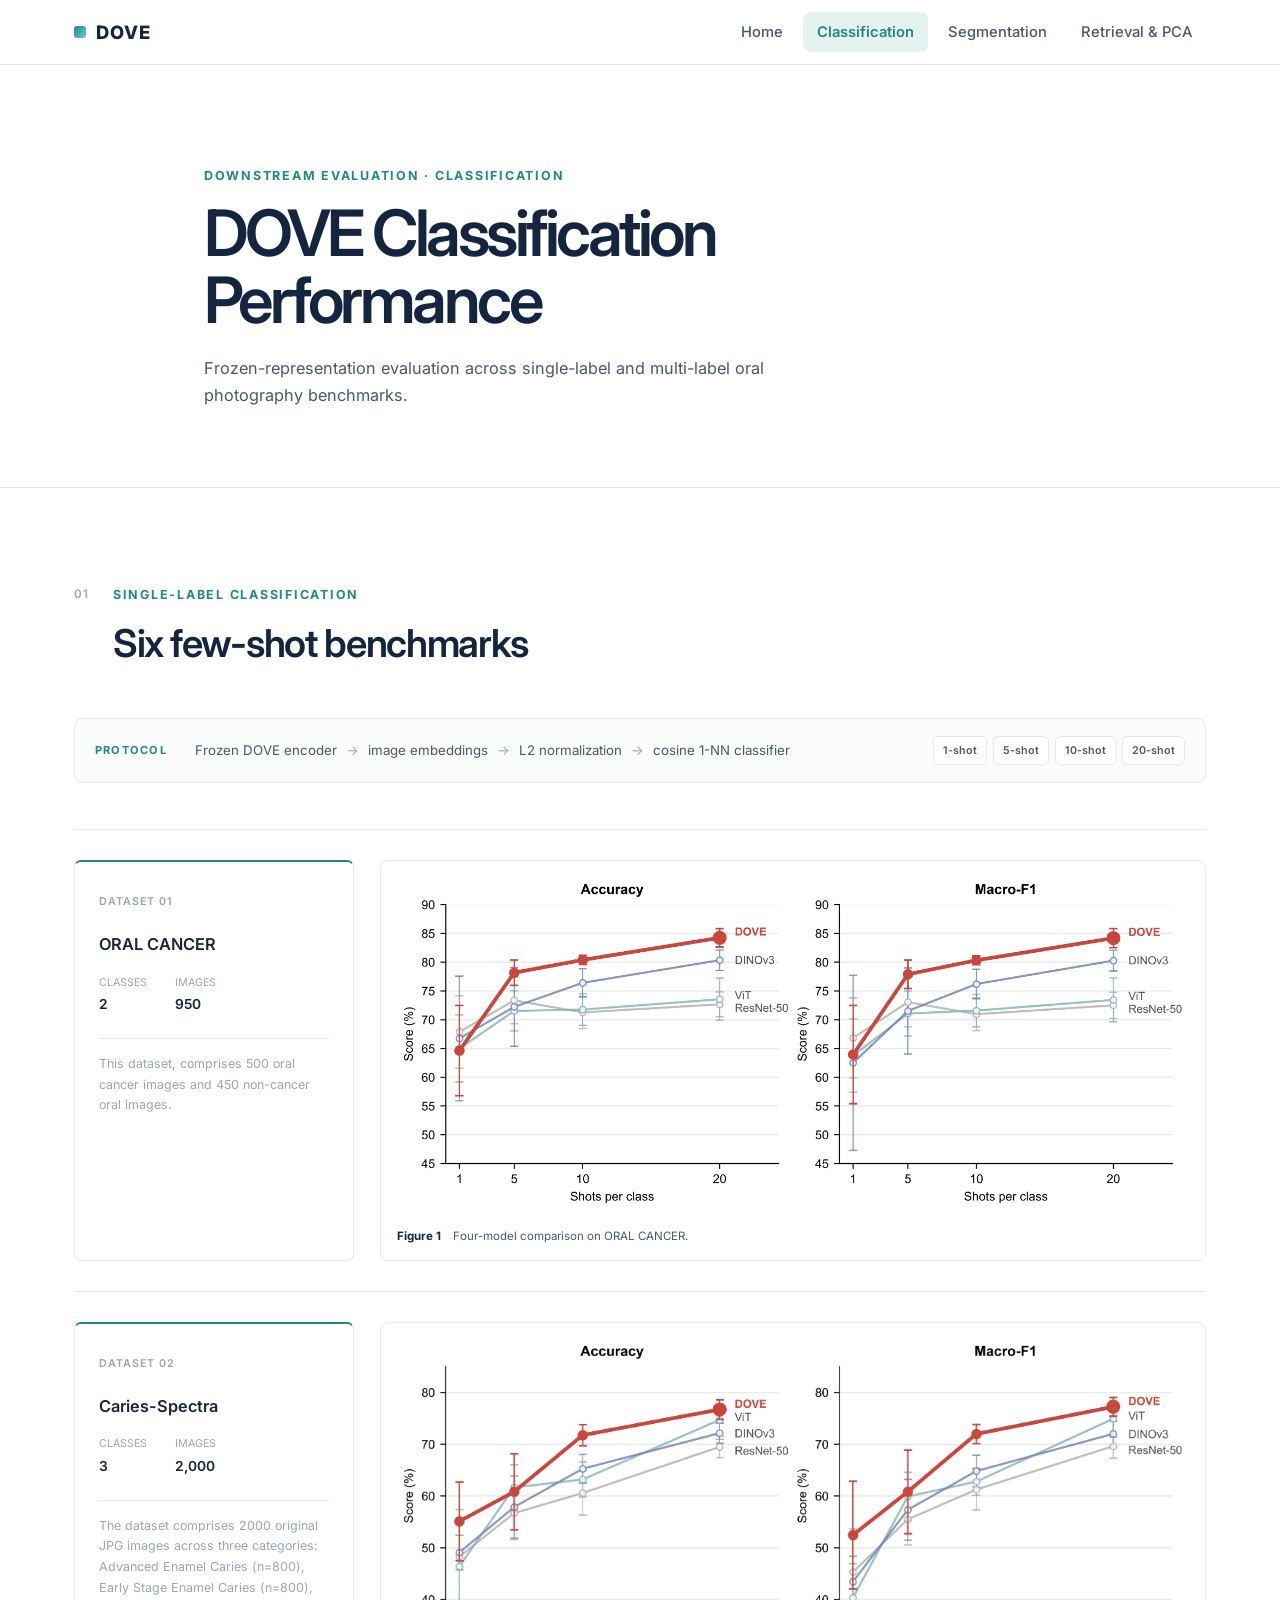
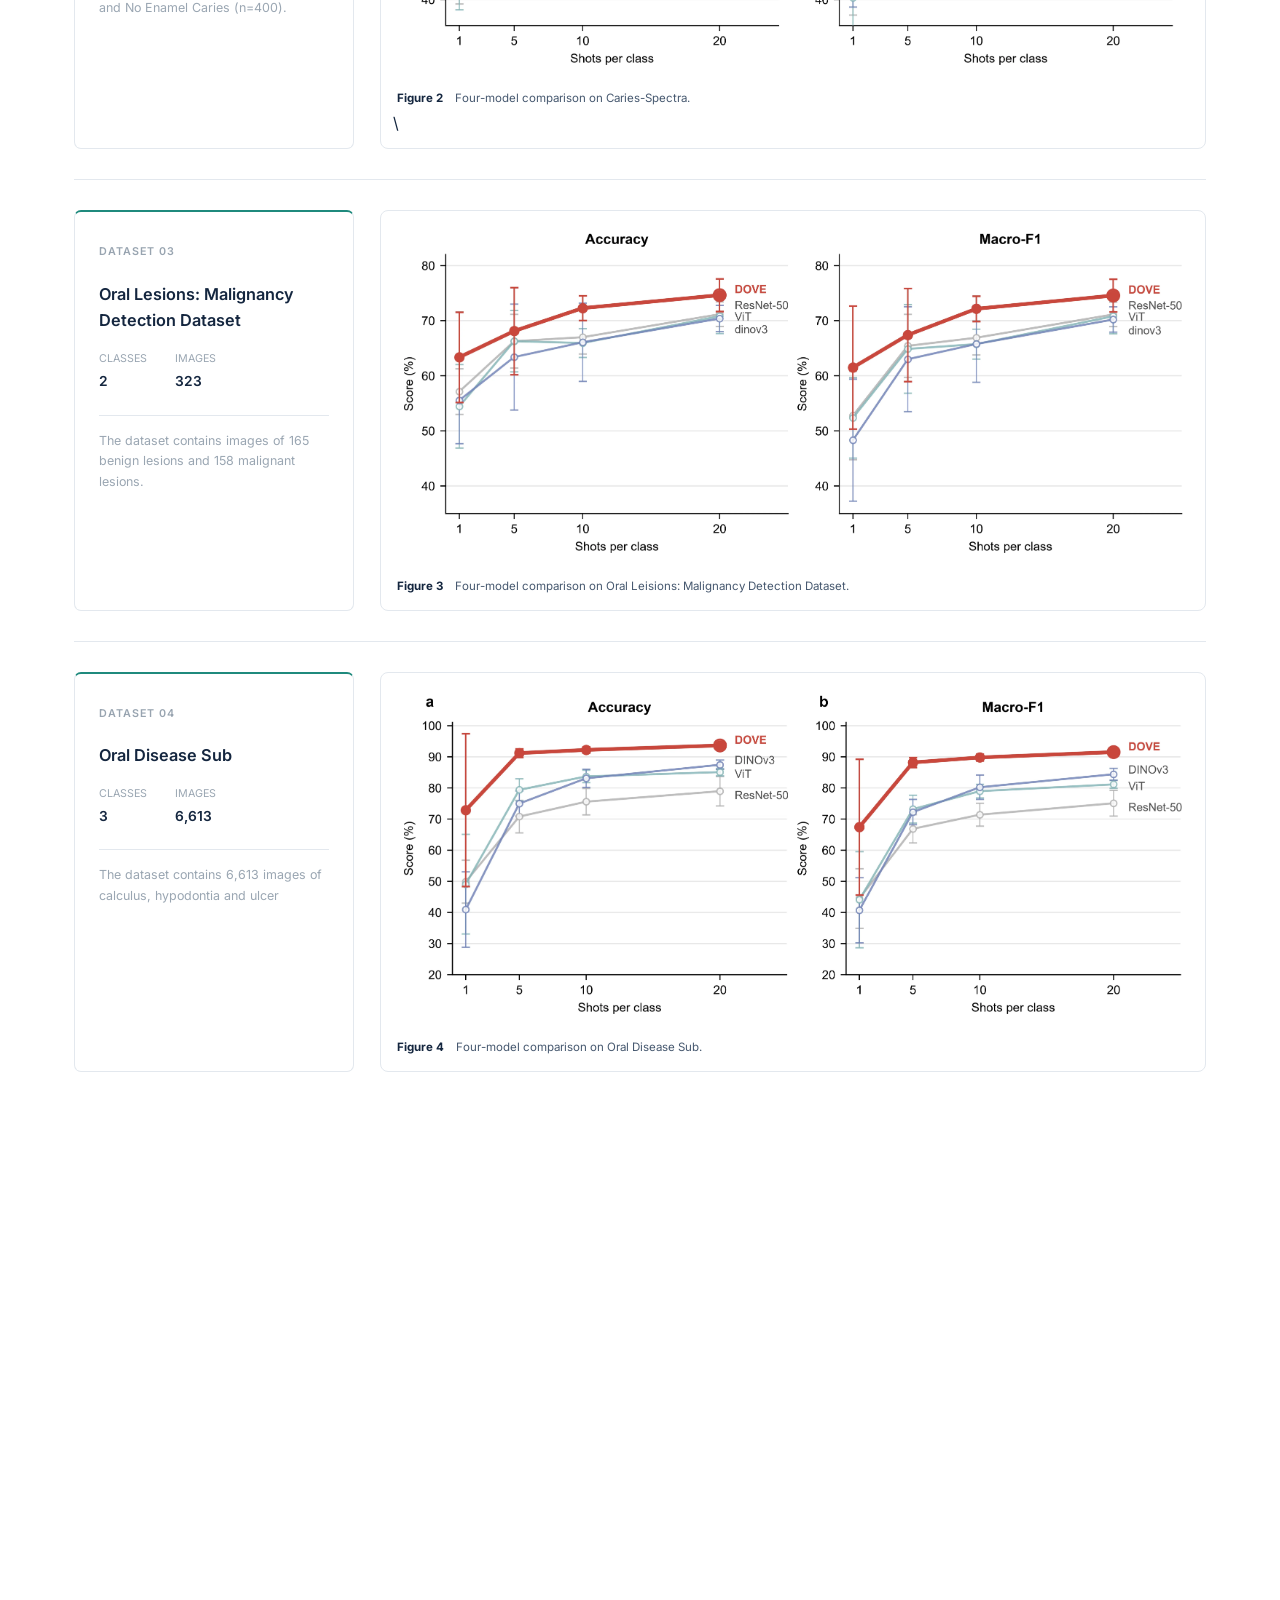
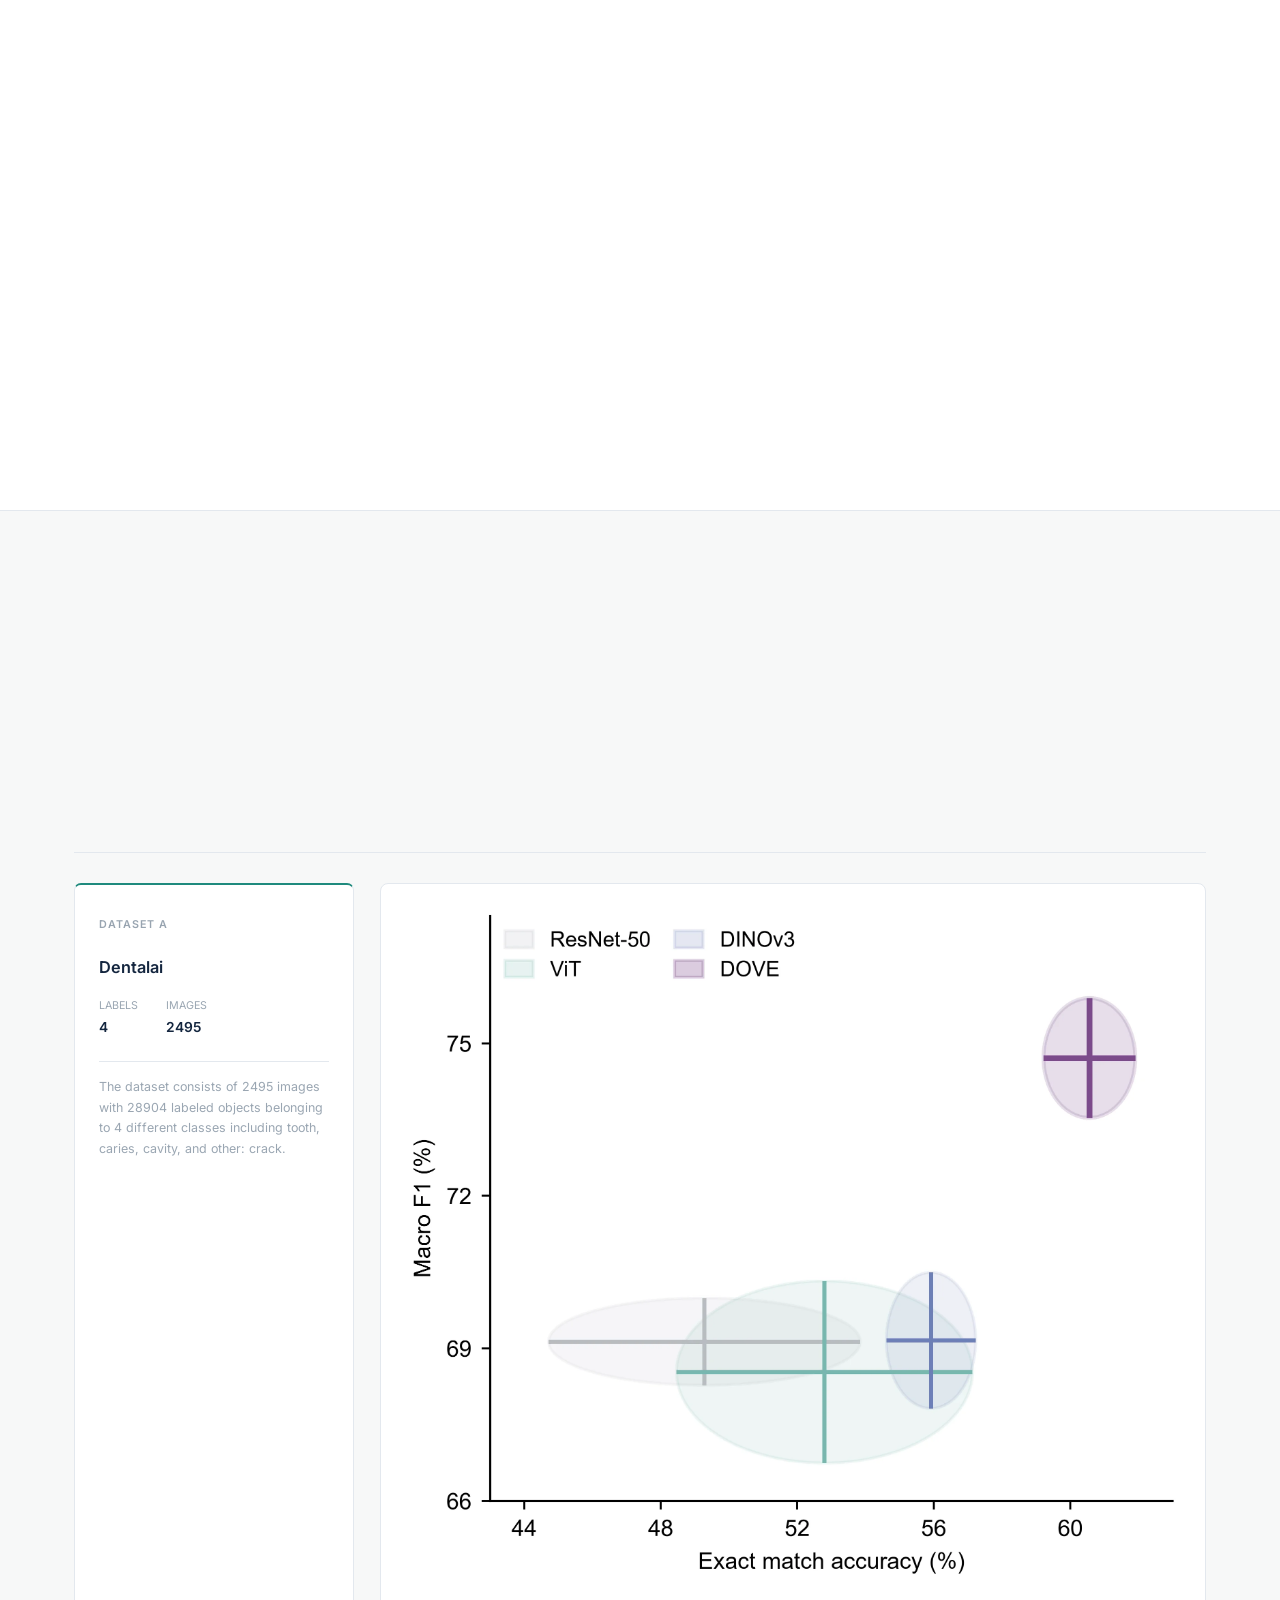
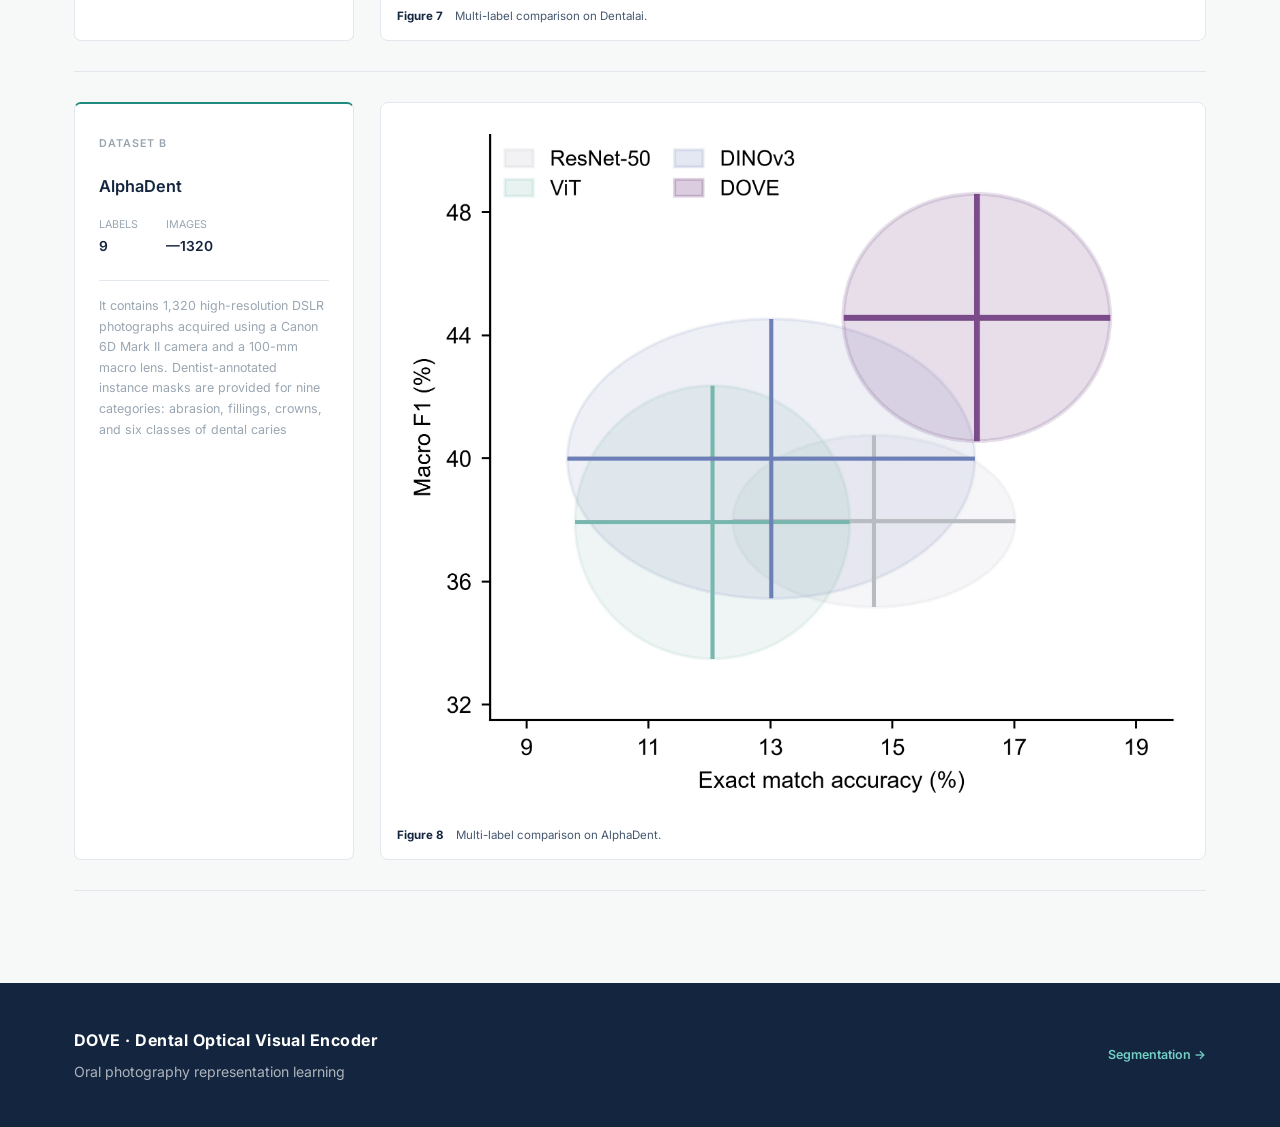
==== commit ca46cca3: "png convert to webp" ====
--- a/classification.html
+++ b/classification.html
@@ -46,7 +46,7 @@
               <p>This dataset, comprises 500 oral cancer images and 450 non-cancer oral images.</p>
             </div>
             <figure class="result-slot">
-              <img src="assets/results/single-label-classification/oral_cancer2_0_knn_model_comparison.png" alt="results image">
+              <img src="assets/results/single-label-classification/oral_cancer2_0_knn_model_comparison.webp" alt="results image">
               <figcaption><b>Figure 1</b> Four-model comparison on ORAL CANCER.</figcaption>
             </figure>
           </article>
@@ -57,7 +57,7 @@
               <dl><div><dt>Classes</dt><dd>3</dd></div><div><dt>Images</dt><dd>2,000</dd></div></dl>
               <p>The dataset comprises 2000 original JPG images across three categories: Advanced Enamel Caries (n=800), Early Stage Enamel Caries (n=800), and No Enamel Caries (n=400).</p></div>
             <figure class="result-slot">
-              <img src="assets/results/single-label-classification/caries_spectra_knn_model_comparison.png" alt="results image">
+              <img src="assets/results/single-label-classification/caries_spectra_knn_model_comparison.webp" alt="results image">
               <figcaption><b>Figure 2</b> Four-model comparison on  Caries-Spectra.</figcaption>\
             </figure>
           </article>
@@ -68,7 +68,7 @@
               <dl><div><dt>Classes</dt><dd>2</dd></div><div><dt>Images</dt><dd>323</dd></div></dl>
               <p>The dataset contains images of 165 benign lesions and 158 malignant lesions.</p></div>
             <figure class="result-slot">
-              <img src="assets/results/single-label-classification/benign_malignant_knn_model_comparison.png" alt="results image">
+              <img src="assets/results/single-label-classification/benign_malignant_knn_model_comparison.webp" alt="results image">
               <figcaption><b>Figure 3</b> Four-model comparison on Oral Leisions: Malignancy Detection Dataset.</figcaption>
             </figure>
           </article>
@@ -79,7 +79,7 @@
               <dl><div><dt>Classes</dt><dd>3</dd></div><div><dt>Images</dt><dd>6,613</dd></div></dl>
               <p>The dataset contains 6,613 images of calculus, hypodontia and ulcer</p></div>
             <figure class="result-slot">
-              <img src="assets/results/single-label-classification/oral_disease_knn_model_comparison.png" alt="results image">
+              <img src="assets/results/single-label-classification/oral_disease_knn_model_comparison.webp" alt="results image">
               <figcaption><b>Figure 4</b> Four-model comparison on Oral Disease Sub.</figcaption>
             </figure>
           </article>
@@ -90,7 +90,7 @@
               <dl><div><dt>Classes</dt><dd>5</dd></div><div><dt>Images</dt><dd>1348</dd></div></dl>
               <p>The dataset comprises 1,348 intraoral mucosal images categorized into five classes: normal oral mucosa, oral leukoplakia, oral lichen planus, oral submucous fibrosis, and oral cancer.</p></div>
             <figure class="result-slot">
-              <img src="assets/results/single-label-classification/mouth_data_knn_model_comparison.png" alt="results image">
+              <img src="assets/results/single-label-classification/mouth_data_knn_model_comparison.webp" alt="results image">
               <figcaption><b>Figure 5</b> Four-model comparison on Dataset-of-oral-mucosal-diseases.</figcaption>
             </figure>
           </article>
@@ -100,7 +100,7 @@
               <h3>OralView</h3><dl><div><dt>Classes</dt><dd>9</dd></div><div><dt>Images</dt><dd>4,415</dd></div></dl>
               <p>The dataset comprises nine distinct intraoral photographic views, including frontal occlusal views, mandibular occlusal views, maxillary occlusal views, lateral occlusal views, maxillary anterior views, mandibular anterior views, frontal open-mouth views, facial photographs, and lower facial third photographs.</p></div>
             <figure class="result-slot">
-              <img src="assets/results/single-label-classification/whu_hospital_changed_knn_model_comparison.png" alt="results image">
+              <img src="assets/results/single-label-classification/whu_hospital_changed_knn_model_comparison.webp" alt="results image">
               <figcaption><b>Figure 6</b> Four-model comparison on OralView.</figcaption>
             </figure>
           </article>
@@ -123,7 +123,7 @@
               <dl><div><dt>Labels</dt><dd>4</dd></div><div><dt>Images</dt><dd>2495</dd></div></dl>
               <p>The dataset consists of 2495 images with 28904 labeled objects belonging to 4 different classes including tooth, caries, cavity, and other: crack.</p></div>
             <figure class="result-slot">
-              <img src="assets/results/multi-label-classification/dentalai_classification_model_comparison.png" alt="results image">
+              <img src="assets/results/multi-label-classification/dentalai_classification_model_comparison.webp" alt="results image">
              <figcaption><b>Figure 7</b> Multi-label comparison on Dentalai.</figcaption></figure>
           </article>
           <article class="dataset-result-row reveal">
@@ -134,7 +134,7 @@
               <p>It contains 1,320 high-resolution DSLR photographs acquired using a Canon 6D Mark II camera and a 100-mm macro lens. Dentist-annotated instance masks are provided for nine categories: abrasion, fillings, crowns, and six classes of dental caries</p>
             </div>
             <figure class="result-slot">
-              <img src="assets/results/multi-label-classification/alphadent_classification_model_comparison.png" alt="results image">
+              <img src="assets/results/multi-label-classification/alphadent_classification_model_comparison.webp" alt="results image">
               <figcaption><b>Figure 8</b> Multi-label comparison on AlphaDent.</figcaption>
             </figure>
           </article>
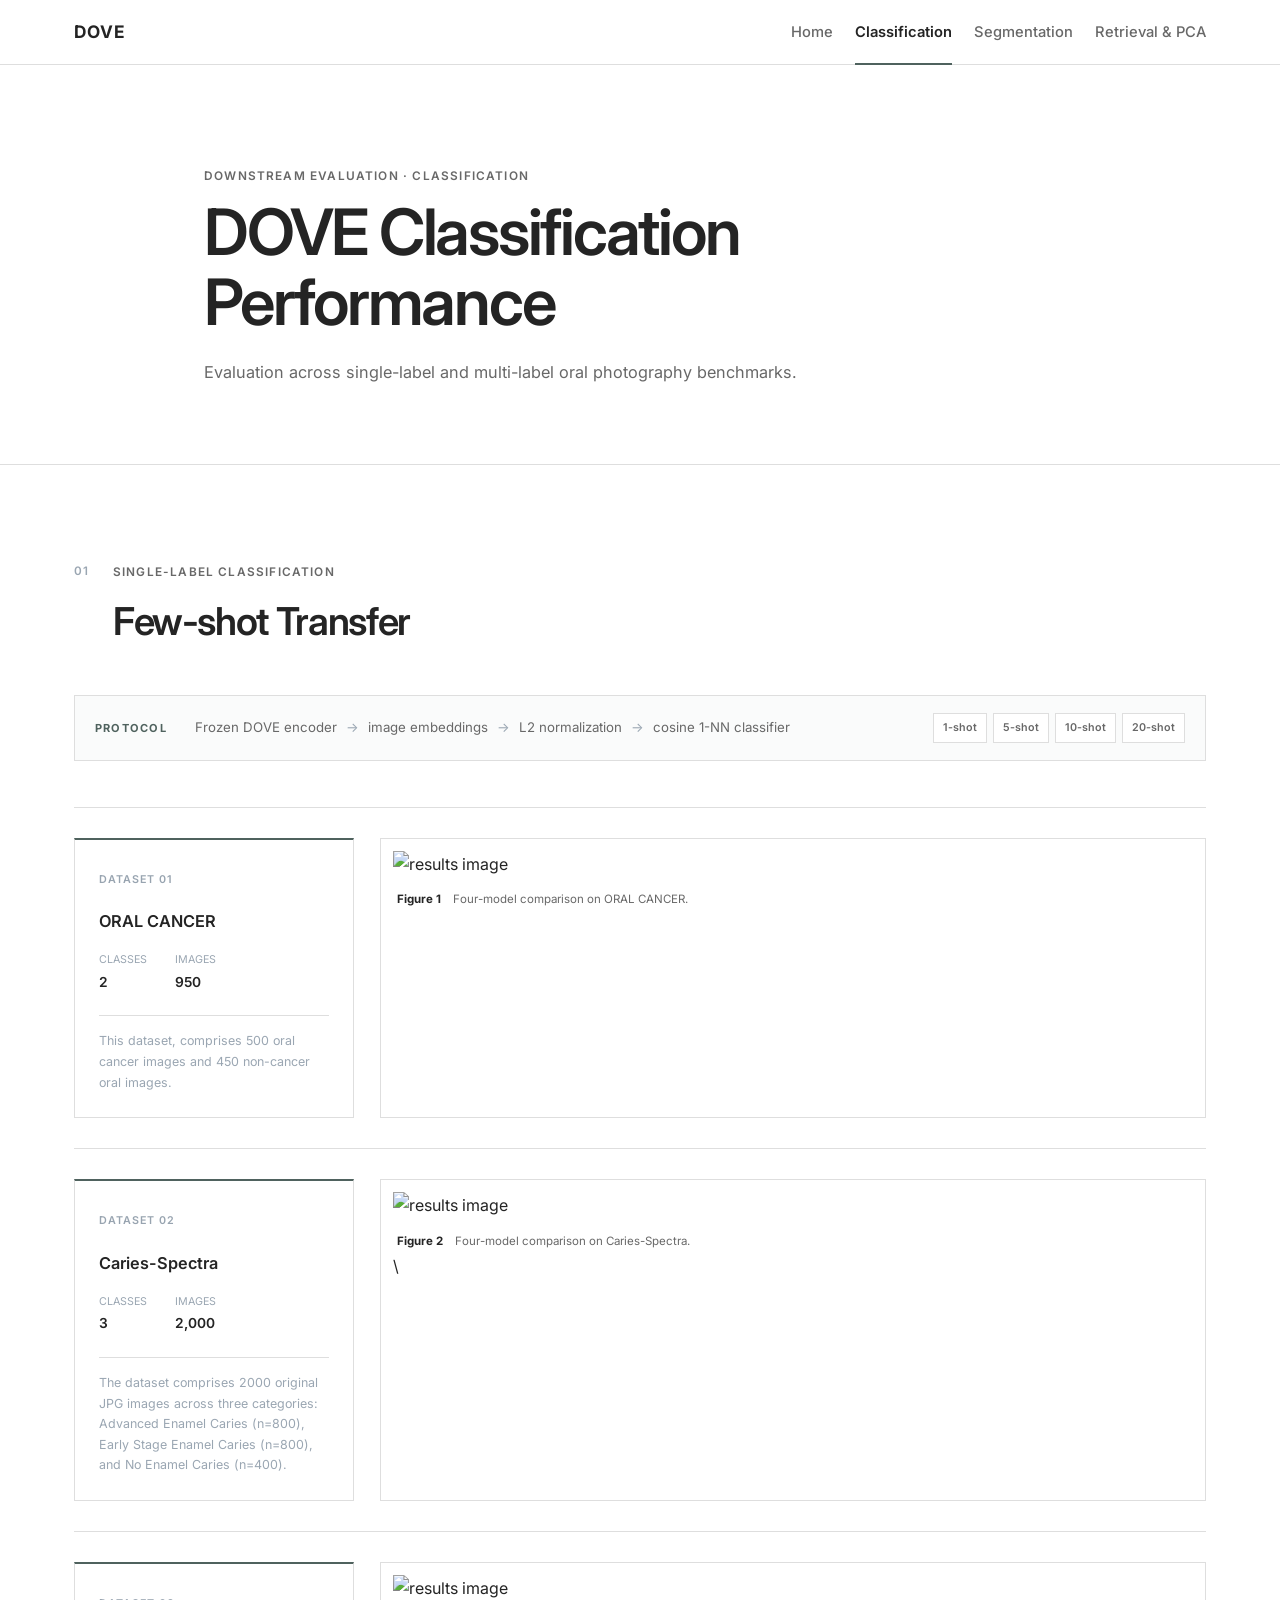
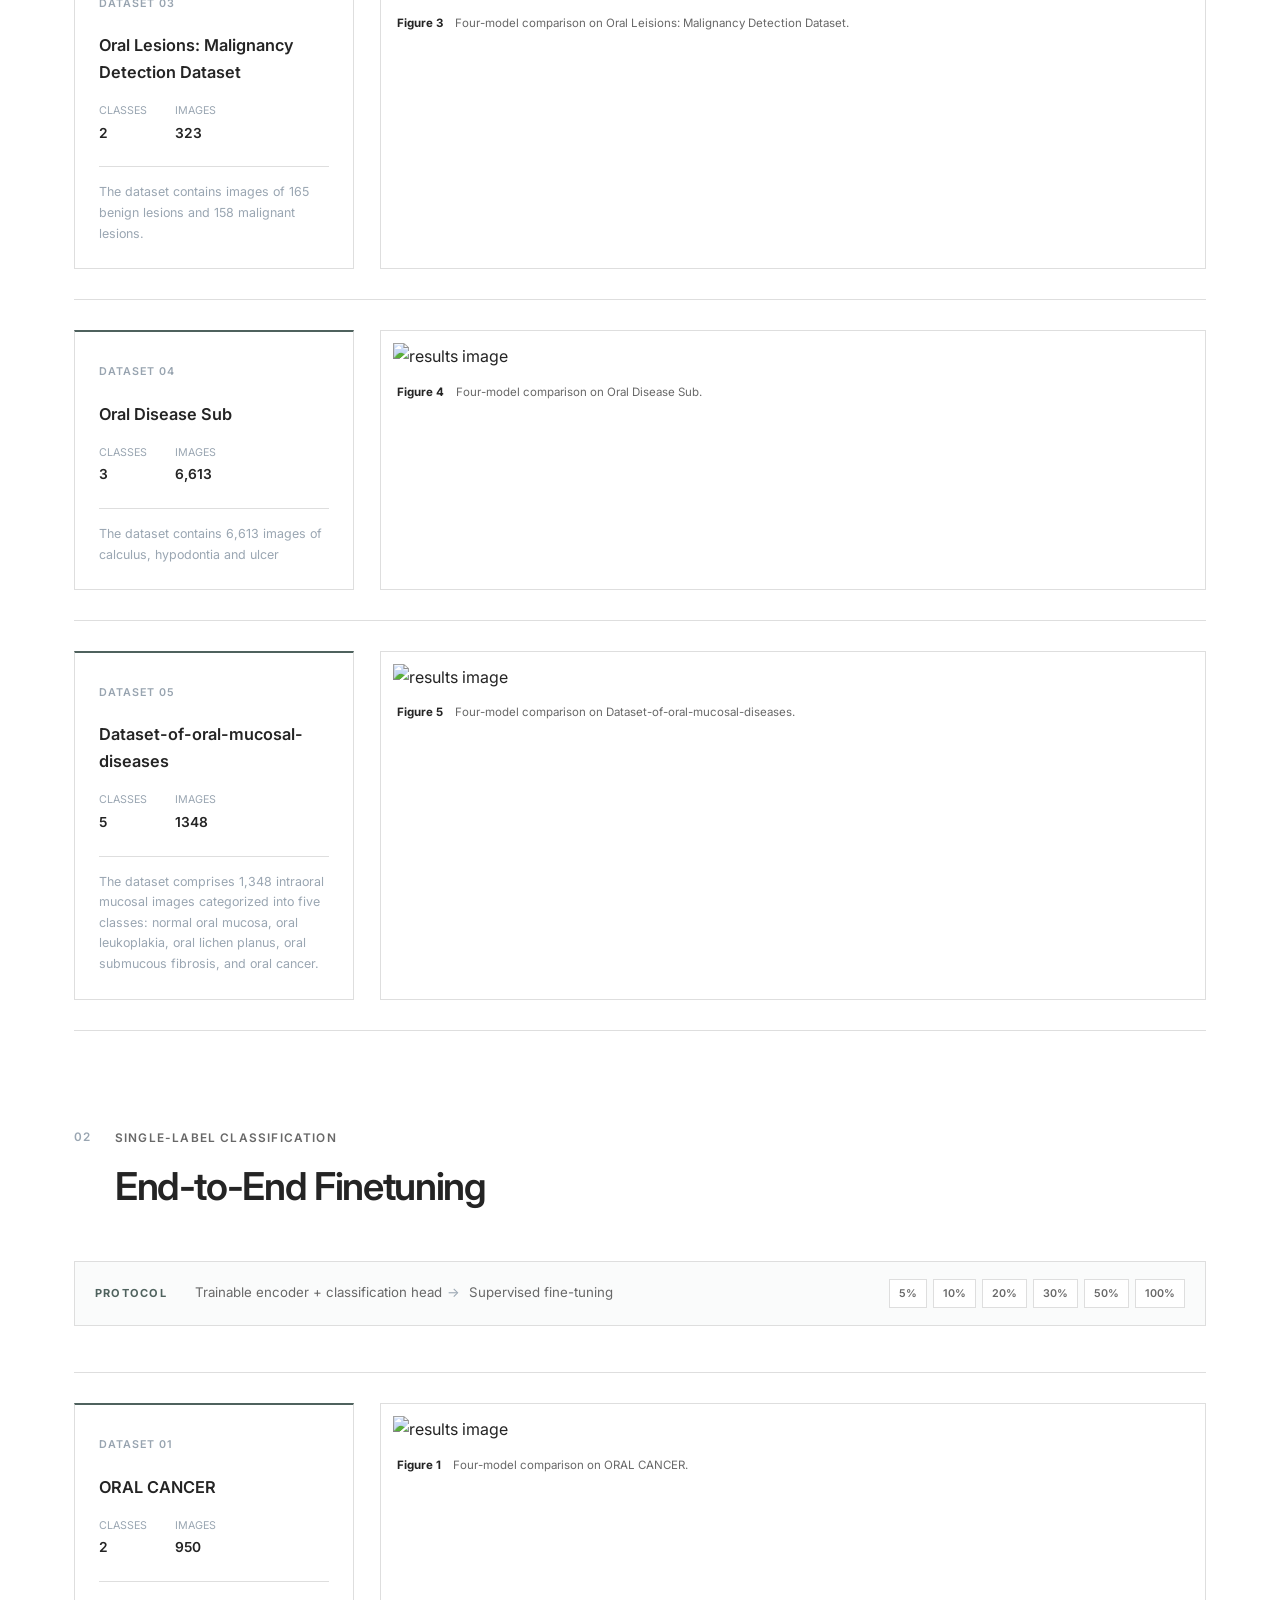
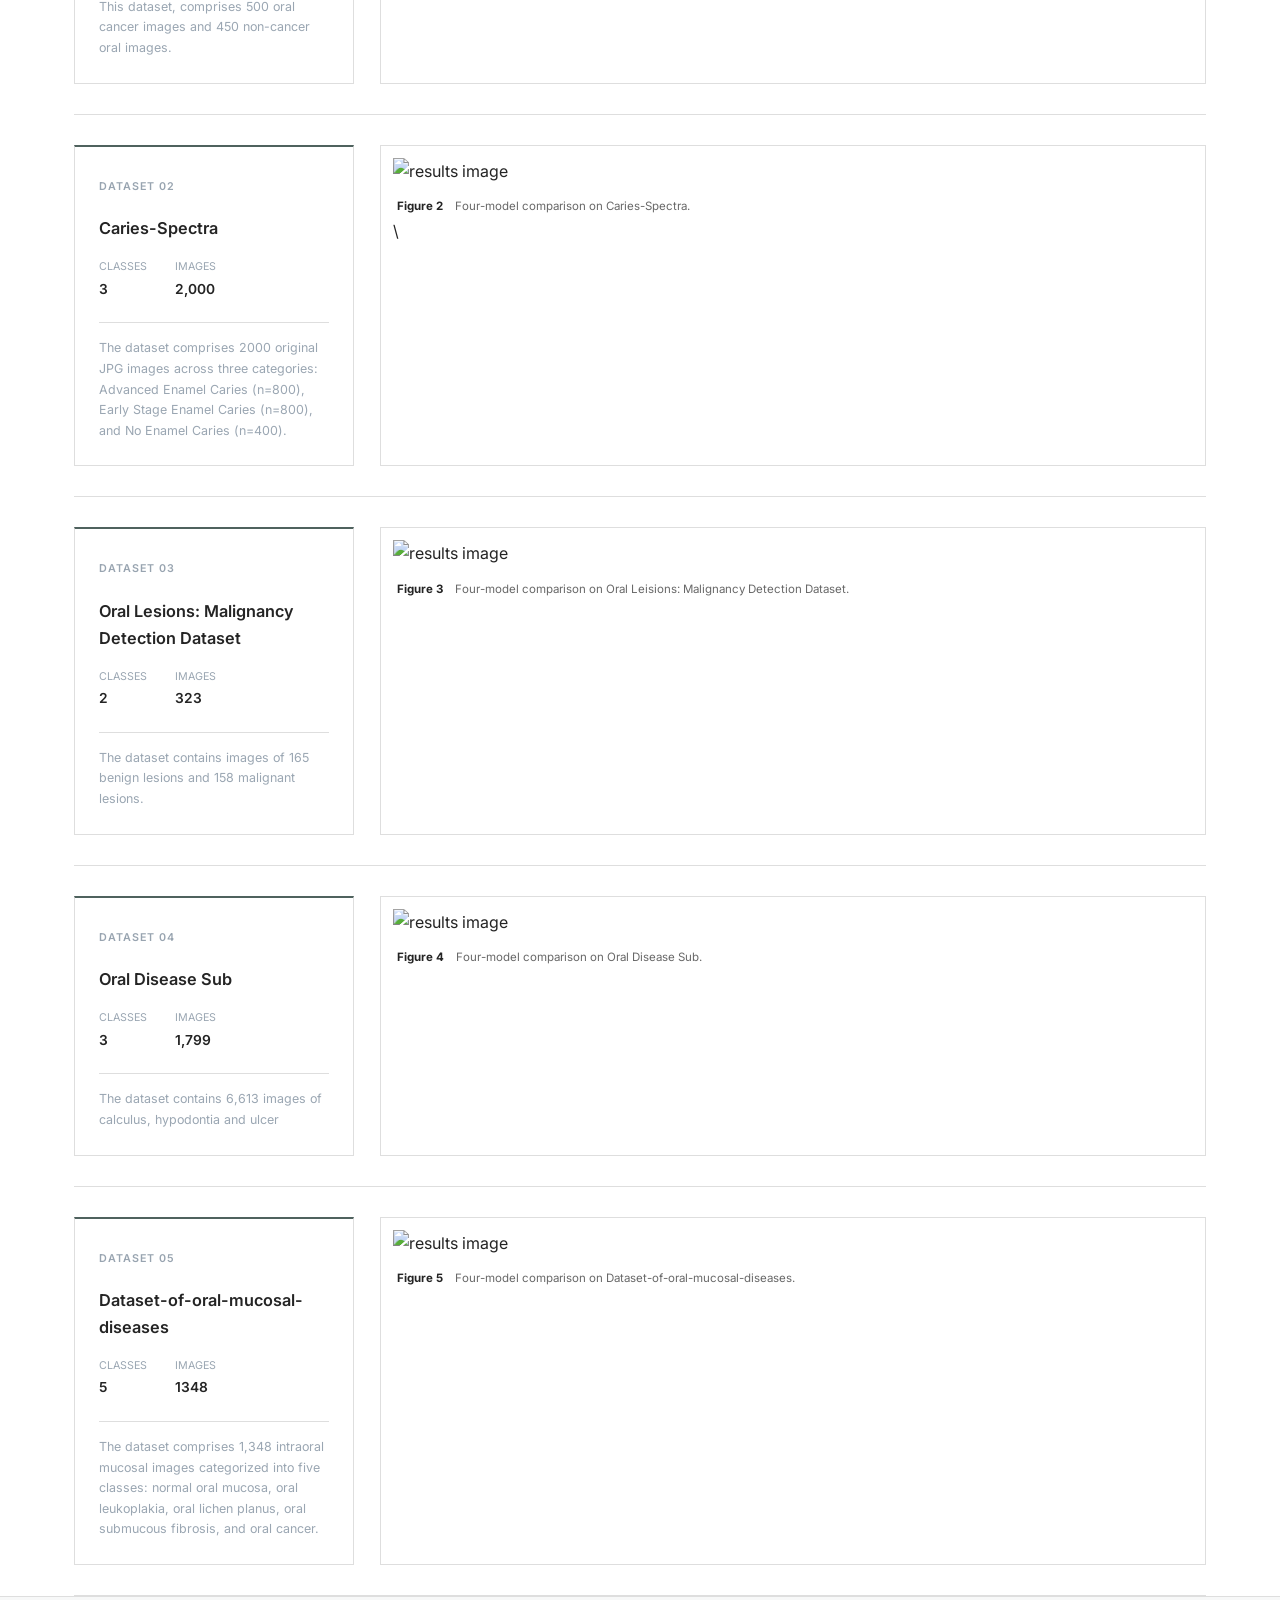
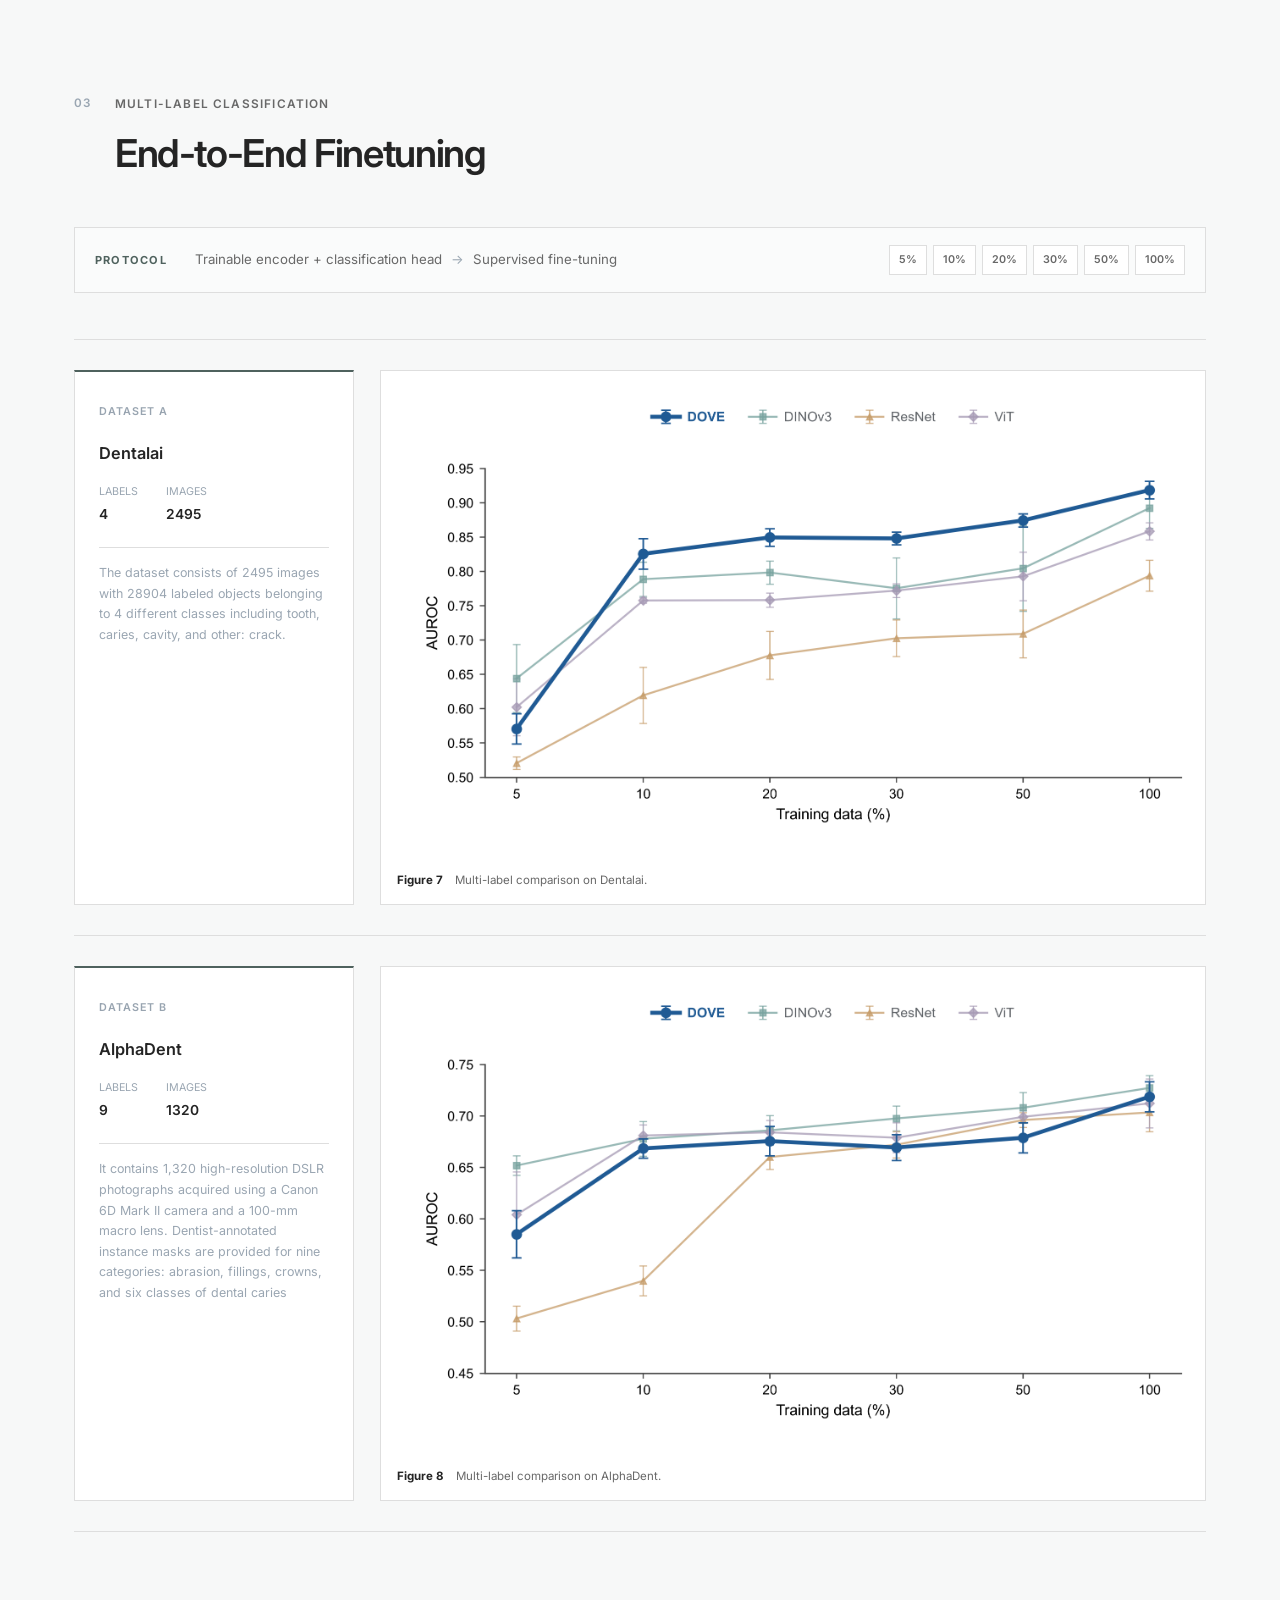
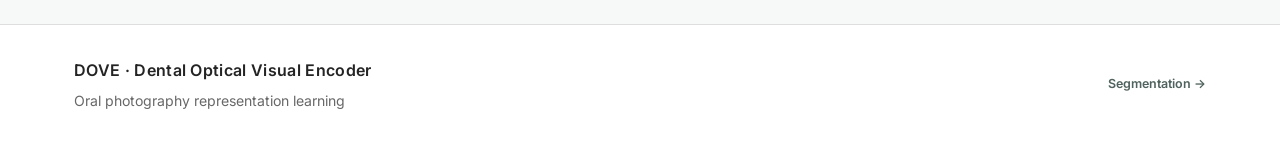
==== commit 05178e5f: "revision" ====
--- a/classification.html
+++ b/classification.html
@@ -28,13 +28,13 @@
       <div class="container narrow-wide">
         <span class="section-eyebrow">Downstream Evaluation · Classification</span>
         <h1>DOVE Classification Performance</h1>
-        <p>Frozen-representation evaluation across single-label and multi-label oral photography benchmarks.</p>
+        <p>Evaluation across single-label and multi-label oral photography benchmarks.</p>
       </div>
     </section>
 
     <section class="result-section" id="single-label">
       <div class="container">
-        <header class="result-section-head reveal"><span class="section-no">01</span><div><span class="section-eyebrow">Single-label classification</span><h2>Six few-shot benchmarks</h2></div></header>
+        <header class="result-section-head reveal"><span class="section-no">01</span><div><span class="section-eyebrow">Single-label classification</span><h2>Few-shot Transfer</h2></div></header>
         <div class="protocol-line reveal"><span>Protocol</span><p>Frozen DOVE encoder <i>&rarr;</i> image embeddings <i>&rarr;</i> L2 normalization <i>&rarr;</i> cosine 1-NN classifier</p><div><b>1-shot</b><b>5-shot</b><b>10-shot</b><b>20-shot</b></div></div>
 
         <div class="dataset-result-list">
@@ -46,7 +46,7 @@
               <p>This dataset, comprises 500 oral cancer images and 450 non-cancer oral images.</p>
             </div>
             <figure class="result-slot">
-              <img src="assets/results/single-label-classification/oral_cancer2_0_knn_model_comparison.webp" alt="results image">
+              <img src="assets/results/single-label-classification/Oral_Cancer_Dataset_knn_macro_f1_grouped_bar.png" alt="results image">
               <figcaption><b>Figure 1</b> Four-model comparison on ORAL CANCER.</figcaption>
             </figure>
           </article>
@@ -57,7 +57,7 @@
               <dl><div><dt>Classes</dt><dd>3</dd></div><div><dt>Images</dt><dd>2,000</dd></div></dl>
               <p>The dataset comprises 2000 original JPG images across three categories: Advanced Enamel Caries (n=800), Early Stage Enamel Caries (n=800), and No Enamel Caries (n=400).</p></div>
             <figure class="result-slot">
-              <img src="assets/results/single-label-classification/caries_spectra_knn_model_comparison.webp" alt="results image">
+              <img src="assets/results/single-label-classification/Caries-Spectra_knn_macro_f1_grouped_bar.png" alt="results image">
               <figcaption><b>Figure 2</b> Four-model comparison on  Caries-Spectra.</figcaption>\
             </figure>
           </article>
@@ -68,7 +68,7 @@
               <dl><div><dt>Classes</dt><dd>2</dd></div><div><dt>Images</dt><dd>323</dd></div></dl>
               <p>The dataset contains images of 165 benign lesions and 158 malignant lesions.</p></div>
             <figure class="result-slot">
-              <img src="assets/results/single-label-classification/benign_malignant_knn_model_comparison.webp" alt="results image">
+              <img src="assets/results/single-label-classification/Malignancy_Detection_Dataset_knn_macro_f1_grouped_bar.png" alt="results image">
               <figcaption><b>Figure 3</b> Four-model comparison on Oral Leisions: Malignancy Detection Dataset.</figcaption>
             </figure>
           </article>
@@ -79,7 +79,7 @@
               <dl><div><dt>Classes</dt><dd>3</dd></div><div><dt>Images</dt><dd>6,613</dd></div></dl>
               <p>The dataset contains 6,613 images of calculus, hypodontia and ulcer</p></div>
             <figure class="result-slot">
-              <img src="assets/results/single-label-classification/oral_disease_knn_model_comparison.webp" alt="results image">
+              <img src="assets/results/single-label-classification/Oral_Disease_knn_macro_f1_grouped_bar.png" alt="results image">
               <figcaption><b>Figure 4</b> Four-model comparison on Oral Disease Sub.</figcaption>
             </figure>
           </article>
@@ -90,11 +90,11 @@
               <dl><div><dt>Classes</dt><dd>5</dd></div><div><dt>Images</dt><dd>1348</dd></div></dl>
               <p>The dataset comprises 1,348 intraoral mucosal images categorized into five classes: normal oral mucosa, oral leukoplakia, oral lichen planus, oral submucous fibrosis, and oral cancer.</p></div>
             <figure class="result-slot">
-              <img src="assets/results/single-label-classification/mouth_data_knn_model_comparison.webp" alt="results image">
+              <img src="assets/results/single-label-classification/Oral_Mucosal_Diseases_knn_macro_f1_grouped_bar.png" alt="results image">
               <figcaption><b>Figure 5</b> Four-model comparison on Dataset-of-oral-mucosal-diseases.</figcaption>
             </figure>
           </article>
-          <article class="dataset-result-row reveal">
+          <!-- <article class="dataset-result-row reveal">
             <div class="editable-card">
               <span>Dataset 06</span>
               <h3>OralView</h3><dl><div><dt>Classes</dt><dd>9</dd></div><div><dt>Images</dt><dd>4,415</dd></div></dl>
@@ -103,18 +103,78 @@
               <img src="assets/results/single-label-classification/whu_hospital_changed_knn_model_comparison.webp" alt="results image">
               <figcaption><b>Figure 6</b> Four-model comparison on OralView.</figcaption>
             </figure>
-          </article>
+          </article> -->
         </div>
       </div>
     </section>
 
+    <section>
+      <div class="container">
+        <header class="result-section-head reveal"><span class="section-no">02</span><div><span class="section-eyebrow">SINGLE-LABEL CLASSIFICAtiON</span><h2>End-to-End Finetuning</h2></div></header>
+        <div class="protocol-line reveal"><span>Protocol</span><p>Trainable encoder + classification head<i>&rarr;</i> Supervised fine-tuning</p><div><b>5%</b><b>10%</b><b>20%</b><b>30%</b><b>50%</b><b>100%</b></div></div>
+        <div class="dataset-result-list">
+          <article class="dataset-result-row reveal">
+            <div class="editable-card">
+              <span>Dataset 01</span>
+              <h3>ORAL CANCER</h3>
+              <dl><div><dt>Classes</dt><dd>2</dd></div><div><dt>Images</dt><dd>950</dd></div></dl>
+              <p>This dataset, comprises 500 oral cancer images and 450 non-cancer oral images.</p>
+            </div>
+            <figure class="result-slot">
+              <img src="assets/results/single-label-classification/oral_cancer2_finetune_auroc.png" alt="results image">
+              <figcaption><b>Figure 1</b> Four-model comparison on ORAL CANCER.</figcaption>
+            </figure>
+          </article>
+          <article class="dataset-result-row reveal">
+            <div class="editable-card">
+              <span>Dataset 02</span>
+              <h3>Caries-Spectra</h3>
+              <dl><div><dt>Classes</dt><dd>3</dd></div><div><dt>Images</dt><dd>2,000</dd></div></dl>
+              <p>The dataset comprises 2000 original JPG images across three categories: Advanced Enamel Caries (n=800), Early Stage Enamel Caries (n=800), and No Enamel Caries (n=400).</p></div>
+            <figure class="result-slot">
+              <img src="assets/results/single-label-classification/caries_spectra_finetune_auroc.png" alt="results image">
+              <figcaption><b>Figure 2</b> Four-model comparison on  Caries-Spectra.</figcaption>\
+            </figure>
+          </article>
+          <article class="dataset-result-row reveal">
+            <div class="editable-card">
+              <span>Dataset 03</span>
+              <h3>Oral Lesions: Malignancy Detection Dataset</h3>
+              <dl><div><dt>Classes</dt><dd>2</dd></div><div><dt>Images</dt><dd>323</dd></div></dl>
+              <p>The dataset contains images of 165 benign lesions and 158 malignant lesions.</p></div>
+            <figure class="result-slot">
+              <img src="assets/results/single-label-classification/benign_malignant_finetune_auroc.png" alt="results image">
+              <figcaption><b>Figure 3</b> Four-model comparison on Oral Leisions: Malignancy Detection Dataset.</figcaption>
+            </figure>
+          </article>
+          <article class="dataset-result-row reveal">
+            <div class="editable-card">
+              <span>Dataset 04</span>
+              <h3>Oral Disease Sub</h3>
+              <dl><div><dt>Classes</dt><dd>3</dd></div><div><dt>Images</dt><dd>1,799</dd></div></dl>
+              <p>The dataset contains 6,613 images of calculus, hypodontia and ulcer</p></div>
+            <figure class="result-slot">
+              <img src="assets/results/single-label-classification/oral_disease_finetune_auroc.png" alt="results image">
+              <figcaption><b>Figure 4</b> Four-model comparison on Oral Disease Sub.</figcaption>
+            </figure>
+          </article>
+          <article class="dataset-result-row reveal">
+            <div class="editable-card">
+              <span>Dataset 05</span>
+              <h3>Dataset-of-oral-mucosal-diseases</h3>
+              <dl><div><dt>Classes</dt><dd>5</dd></div><div><dt>Images</dt><dd>1348</dd></div></dl>
+              <p>The dataset comprises 1,348 intraoral mucosal images categorized into five classes: normal oral mucosa, oral leukoplakia, oral lichen planus, oral submucous fibrosis, and oral cancer.</p></div>
+            <figure class="result-slot">
+              <img src="assets/results/single-label-classification/mouth_data_finetune_auroc.png" alt="results image">
+              <figcaption><b>Figure 5</b> Four-model comparison on Dataset-of-oral-mucosal-diseases.</figcaption>
+            </figure>
+          </article>
+      </div>
+    </section>
     <section class="result-section soft-section" id="multi-label">
       <div class="container">
-        <header class="result-section-head reveal"><span class="section-no">02</span><div><span class="section-eyebrow">Multi-label classification</span><h2>Two full-set benchmarks</h2></div></header>
-        <div class="protocol-line reveal"><span>Protocol</span><p> Frozen DOVE encoder <i>&rarr;</i> linear probe classifier</p>
-          <div><b>all</b></div>
-        </div>
-
+        <header class="result-section-head reveal"><span class="section-no">03</span><div><span class="section-eyebrow">Multi-label classification</span><h2>End-to-End Finetuning</h2></div></header>
+        <div class="protocol-line reveal"><span>Protocol</span><p> Trainable encoder + classification head <i>&rarr;</i> Supervised fine-tuning</p><div><b>5%</b><b>10%</b><b>20%</b><b>30%</b><b>50%</b><b>100%</b></div></div>
         <div class="dataset-result-list">
           <article class="dataset-result-row reveal">
             <div class="editable-card">
@@ -123,18 +183,18 @@
               <dl><div><dt>Labels</dt><dd>4</dd></div><div><dt>Images</dt><dd>2495</dd></div></dl>
               <p>The dataset consists of 2495 images with 28904 labeled objects belonging to 4 different classes including tooth, caries, cavity, and other: crack.</p></div>
             <figure class="result-slot">
-              <img src="assets/results/multi-label-classification/dentalai_classification_model_comparison.webp" alt="results image">
+              <img src="assets/results/multi-label-classification/dentalai_multilabel_finetune_auroc.png" alt="results image">
              <figcaption><b>Figure 7</b> Multi-label comparison on Dentalai.</figcaption></figure>
           </article>
           <article class="dataset-result-row reveal">
             <div class="editable-card">
               <span>Dataset B</span>
               <h3>AlphaDent</h3>
-              <dl><div><dt>Labels</dt><dd>9</dd></div><div><dt>Images</dt><dd>&mdash;1320</dd></div></dl>
+              <dl><div><dt>Labels</dt><dd>9</dd></div><div><dt>Images</dt><dd>1320</dd></div></dl>
               <p>It contains 1,320 high-resolution DSLR photographs acquired using a Canon 6D Mark II camera and a 100-mm macro lens. Dentist-annotated instance masks are provided for nine categories: abrasion, fillings, crowns, and six classes of dental caries</p>
             </div>
             <figure class="result-slot">
-              <img src="assets/results/multi-label-classification/alphadent_classification_model_comparison.webp" alt="results image">
+              <img src="assets/results/multi-label-classification/alphadent_multilabel_finetune_auroc.png" alt="results image">
               <figcaption><b>Figure 8</b> Multi-label comparison on AlphaDent.</figcaption>
             </figure>
           </article>
--- a/style.css
+++ b/style.css
@@ -1,27 +1,25 @@
 /* ============================================================
    DOVE — Shared Stylesheet
-   Design system: minimalist academic aesthetic
-   Palette: white / soft gray / deep navy / teal accent
+   Design system: restrained academic aesthetic
+   Palette: white / neutral gray / charcoal
    ============================================================ */
 
 /* ---------- 1. Design tokens ---------- */
 :root {
   /* Colors */
   --bg:            #ffffff;
-  --bg-soft:       #f5f7f9;
-  --navy:          #14263f;      /* primary text */
-  --navy-soft:     #46586f;      /* secondary text */
-  --teal:          #1f8a7d;      /* accent */
-  --teal-light:    #e4f3f0;
-  --border:        #e3e8ee;
+  --bg-soft:       #f8f8f8;
+  --navy:          #242424;      /* primary text */
+  --navy-soft:     #686868;      /* secondary text */
+  --teal:          #4f625e;      /* restrained accent */
+  --teal-light:    #f1f3f2;
+  --border:        #dedede;
 
   /* Type */
   --font: "Inter", "Helvetica Neue", Helvetica, Arial, sans-serif;
 
   /* Layout */
-  --radius:        14px;
-  --shadow:        0 2px 10px rgba(20, 38, 63, 0.06);
-  --shadow-hover:  0 10px 28px rgba(20, 38, 63, 0.12);
+  --radius:        0;
   --container:     1120px;
 
   /* Motion */
@@ -45,13 +43,12 @@
 a   { color: inherit; text-decoration: none; }
 
 .container { max-width: var(--container); margin: 0 auto; padding: 0 24px; }
-.container.narrow { max-width: 760px; }
+.container.narrow { max-width: 1120; }
 
 /* ---------- 3. Navigation bar ---------- */
 .navbar {
   position: sticky; top: 0; z-index: 100;
-  background: rgba(255, 255, 255, 0.92);
-  backdrop-filter: blur(10px);
+  background: #fff;
   border-bottom: 1px solid var(--border);
 }
 .nav-inner {
@@ -59,21 +56,19 @@
   height: 64px;
 }
 .nav-brand {
-  display: flex; align-items: center; gap: 10px;
-  font-weight: 800; font-size: 1.15rem; letter-spacing: 0.06em;
-}
-.brand-mark {                        /* small teal square logo mark */
-  width: 12px; height: 12px; border-radius: 3px;
-  background: linear-gradient(135deg, var(--teal), #6fd0c5);
-}
-.nav-links { display: flex; gap: 6px; }
+  display: flex; align-items: center; gap: 0;
+  font-weight: 700; font-size: 1.08rem; letter-spacing: 0.05em;
+}
+.brand-mark { display: none; }
+.nav-links { display: flex; gap: 22px; }
 .nav-links a {
-  padding: 8px 14px; border-radius: 8px;
+  padding: 21px 0 18px;
+  border-bottom: 2px solid transparent;
   font-size: 0.92rem; font-weight: 500; color: var(--navy-soft);
-  transition: background 0.2s var(--ease), color 0.2s var(--ease);
-}
-.nav-links a:hover  { background: var(--bg-soft); color: var(--navy); }
-.nav-links a.active { background: var(--teal-light); color: var(--teal); font-weight: 600; }
+  transition: border-color 0.15s ease, color 0.15s ease;
+}
+.nav-links a:hover  { color: var(--navy); }
+.nav-links a.active { border-bottom-color: var(--teal); color: var(--navy); font-weight: 600; }
 
 /* Hamburger button (tablet / small screens) */
 .nav-toggle {
@@ -87,15 +82,14 @@
 
 /* ---------- 4. Hero section ---------- */
 .hero {
-  padding: 88px 0 96px;
+  padding: 64px 0 70px;
   text-align: center;
-  background:
-    radial-gradient(600px 320px at 50% 6%, var(--teal-light), transparent 70%),
-    var(--bg);
+  background: var(--bg);
+  border-bottom: 1px solid var(--border);
 }
 .hero-title {
-  font-size: clamp(3rem, 7vw, 4.6rem);
-  font-weight: 800; letter-spacing: 0.12em;
+  font-size: clamp(2.6rem, 7vw, 3.8rem);
+  font-weight: 700; letter-spacing: 0.08em;
 }
 .hero-subtitle {
   margin-top: 6px;
@@ -106,74 +100,50 @@
   margin: 18px auto 0; max-width: 620px;
   font-size: 1.05rem; color: var(--navy-soft);
 }
-.hero-buttons { margin-top: 36px; display: flex; gap: 16px; justify-content: center; flex-wrap: wrap; }
-
-/* ---------- 5. Animated dove ---------- */
+.hero-buttons { margin-top: 28px; display: flex; gap: 10px; justify-content: center; flex-wrap: wrap; }
+
+/* ---------- 5. Dove mark ---------- */
 .dove-wrap {
-  position: relative; width: 220px; margin: 0 auto 28px;
-  animation: floatY 6s ease-in-out infinite;         /* gentle vertical drift */
-}
-.dove-glow {                                         /* soft ambient glow */
-  position: absolute; inset: 12%;
-  background: radial-gradient(closest-side, rgba(47, 167, 155, 0.28), transparent 72%);
-  filter: blur(6px);
-  animation: glowPulse 6s ease-in-out infinite;
-}
+  position: relative;
+  width: 150px;
+  margin: 0 auto 18px;
+}
+.dove-glow { display: none; }
 .dove-svg { position: relative; width: 100%; height: auto; }
-
-.wing { transform-box: fill-box; }
-.wing-front { transform-origin: 20% 92%; animation: flapFront 3.6s ease-in-out infinite; }
-.wing-back  { transform-origin: 88% 90%; animation: flapBack  3.6s ease-in-out infinite; }
-
-@keyframes floatY {
-  0%, 100% { transform: translateY(0); }
-  50%      { transform: translateY(-12px); }
-}
-@keyframes glowPulse {
-  0%, 100% { opacity: 0.65; transform: scale(1); }
-  50%      { opacity: 1;    transform: scale(1.06); }
-}
-@keyframes flapFront {
-  0%, 100% { transform: rotate(0deg); }
-  50%      { transform: rotate(-7deg); }
-}
-@keyframes flapBack {
-  0%, 100% { transform: rotate(0deg); }
-  50%      { transform: rotate(5deg); }
-}
-
-/* Respect users who prefer reduced motion */
-@media (prefers-reduced-motion: reduce) {
-  .dove-wrap, .dove-glow, .wing { animation: none; }
-}
+.dove-svg #doveBody stop { stop-color: #394149; }
+.dove-svg #doveWing stop { stop-color: var(--teal); }
+.dove-svg path[fill="#2fa79b"] { fill: var(--teal); }
 
 /* ---------- 6. Buttons ---------- */
 .btn {
-  display: inline-block; padding: 13px 30px; border-radius: 999px;
-  font-weight: 600; font-size: 0.95rem;
-  transition: transform 0.2s var(--ease), box-shadow 0.2s var(--ease),
-              background 0.2s var(--ease), color 0.2s var(--ease);
+  display: inline-block; min-width: 126px; padding: 10px 20px; border-radius: var(--radius);
+  font-weight: 500; font-size: 0.9rem;
+  transition: background 0.15s ease, color 0.15s ease;
 }
 .btn-primary { background: var(--navy); color: #fff; }
-.btn-primary:hover {
-  background: var(--teal); transform: translateY(-2px);
-  box-shadow: 0 8px 20px rgba(31, 138, 125, 0.3);
-}
-.btn-outline { border: 1.5px solid var(--navy); color: var(--navy); }
-.btn-outline:hover {
-  border-color: var(--teal); color: var(--teal); transform: translateY(-2px);
+.btn-primary:hover { background: var(--teal); }
+.btn-outline { border: 1px solid var(--navy); color: var(--navy); }
+.btn-outline:hover { background: var(--bg-soft); }
+.release-note {
+  margin: 14px auto 0;
+  color: var(--navy-soft);
+  font-size: 0.82rem;
 }
 
 /* ---------- 7. Sections & typography ---------- */
-.section       { padding: 88px 0; }
-.section-gray  { background: var(--bg-soft); }
+.section       { padding: 72px 0; }
+.section-gray  {
+  background: #fff;
+  border-top: 1px solid var(--border);
+  border-bottom: 1px solid var(--border);
+}
 
 .section-eyebrow {
-  display: inline-block; margin-bottom: 12px;
-  font-size: 0.78rem; font-weight: 700; letter-spacing: 0.14em;
-  text-transform: uppercase; color: var(--teal);
-}
-.section-title { font-size: clamp(1.6rem, 3.4vw, 2.2rem); font-weight: 700; letter-spacing: -0.01em; }
+  display: inline-block; margin-bottom: 10px;
+  font-size: 0.74rem; font-weight: 600; letter-spacing: 0.1em;
+  text-transform: uppercase; color: var(--navy-soft);
+}
+.section-title { font-size: clamp(1.55rem, 3.4vw, 2rem); font-weight: 600; letter-spacing: -0.01em; }
 .section-desc  { margin-top: 12px; max-width: 640px; color: var(--navy-soft); }
 .section-head  { margin-bottom: 48px; }
 .abstract-text { margin-top: 20px; font-size: 1.08rem; color: var(--navy-soft); }
@@ -181,9 +151,7 @@
 /* Subpage hero band */
 .page-hero {
   padding: 72px 0 56px;
-  background:
-    radial-gradient(520px 260px at 18% 0%, var(--teal-light), transparent 70%),
-    var(--bg);
+  background: var(--bg);
   border-bottom: 1px solid var(--border);
 }
 .page-title { font-size: clamp(1.9rem, 4vw, 2.6rem); font-weight: 800; letter-spacing: -0.01em; }
@@ -208,18 +176,16 @@
 
 /* ---------- 9. Dataset gallery (homepage) ---------- */
 .gallery {
-  display: grid; gap: 22px;
-  grid-template-columns: repeat(3, 1fr);
+  display: grid; gap: 12px;
+  grid-template-columns: repeat(10, 1fr);
 }
 .gallery-item {
   padding:0;
   margin:0;
   line-height: 0;
-  background: #fff; border-radius: var(--radius);
-  box-shadow: var(--shadow); overflow: hidden;
-  transition: transform 0.25s var(--ease), box-shadow 0.25s var(--ease);
-}
-.gallery-item:hover { transform: translateY(-4px); box-shadow: var(--shadow-hover); }
+  background: #fff; border: 1px solid var(--border); border-radius: var(--radius);
+  box-shadow: none; overflow: hidden;
+}
 .gallery-item .img-placeholder,
 .gallery-item img {
   aspect-ratio: 4/3;
@@ -228,10 +194,7 @@
   width:100%;
   height:auto;
   border-radius: 0;
-  transition: transform 0.4s var(--ease);
-}
-.gallery-item:hover .img-placeholder,
-.gallery-item:hover img { transform: scale(1.04); }     /* hover zoom */
+}
 /* .gallery-item figcaption {
   padding: 14px 18px; font-size: 0.9rem; font-weight: 600;
   background: #fff; position: relative;                 
@@ -239,57 +202,50 @@
 
 /* ---------- 10. Model pipeline (homepage) ---------- */
 .pipeline {
-  display: flex; align-items: stretch; gap: 10px; flex-wrap: nowrap;
+  display: flex; align-items: stretch; gap: 18px; flex-wrap: nowrap;
 }
 .pipe-card {
   flex: 1; min-width: 0;
-  background: #fff; border: 1px solid var(--border); border-radius: var(--radius);
-  box-shadow: var(--shadow); padding: 24px 18px;
-  transition: transform 0.25s var(--ease), box-shadow 0.25s var(--ease);
-}
-.pipe-card:hover { transform: translateY(-4px); box-shadow: var(--shadow-hover); }
+  background: #fff; border: 0; border-top: 1px solid var(--border);
+  box-shadow: none; padding: 18px 0 0;
+}
 .pipe-card h3 { font-size: 0.98rem; margin: 10px 0 6px; }
 .pipe-card p  { font-size: 0.83rem; color: var(--navy-soft); }
 .pipe-num {
-  width: 28px; height: 28px; border-radius: 50%;
+  width: auto; height: auto; border-radius: 0;
   display: flex; align-items: center; justify-content: center;
-  background: var(--teal-light); color: var(--teal);
+  background: transparent; color: var(--navy-soft);
   font-size: 0.8rem; font-weight: 700;
 }
 .pipe-highlight { border: 1.5px solid var(--teal); background: var(--teal-light); }
 .pipe-arrow {
-  align-self: center; color: var(--teal);
-  font-size: 1.3rem; font-weight: 700; flex: 0 0 auto;
+  align-self: center; color: #aaa;
+  font-size: 1rem; font-weight: 400; flex: 0 0 auto;
 }
 
 /* ---------- 11. Navigation cards (homepage) ---------- */
 .nav-cards { display: grid; gap: 24px; grid-template-columns: repeat(3, 1fr); }
 .nav-card {
   display: block; background: #fff; border-radius: var(--radius);
-  border: 1px solid var(--border); box-shadow: var(--shadow);
-  padding: 32px 28px;
-  transition: transform 0.25s var(--ease), box-shadow 0.25s var(--ease),
-              border-color 0.25s var(--ease);
-}
-.nav-card:hover { transform: translateY(-5px); box-shadow: var(--shadow-hover); border-color: var(--teal); }
-.nav-card-icon { font-size: 1.6rem; color: var(--teal); }
-.nav-card h3   { margin: 14px 0 8px; font-size: 1.12rem; }
+  border: 0; border-top: 1px solid var(--border); box-shadow: none;
+  padding: 20px 0 0;
+  transition: border-color 0.15s ease;
+}
+.nav-card:hover { border-color: var(--teal); }
+.nav-card-icon { display: none; }
+.nav-card h3   { margin: 0 0 8px; font-size: 1.08rem; }
 .nav-card p    { font-size: 0.9rem; color: var(--navy-soft); }
 .nav-card-link {
   display: inline-block; margin-top: 18px;
   font-size: 0.9rem; font-weight: 600; color: var(--teal);
-  transition: transform 0.2s var(--ease);
-}
-.nav-card:hover .nav-card-link { transform: translateX(4px); }
+}
 
 /* ---------- 12. Dataset cards (subpages) ---------- */
 .dataset-cards { display: grid; gap: 22px; grid-template-columns: repeat(4, 1fr); }
 .ds-card {
   background: #fff; border: 1px solid var(--border); border-radius: var(--radius);
-  box-shadow: var(--shadow); padding: 26px 24px;
-  transition: transform 0.25s var(--ease), box-shadow 0.25s var(--ease);
-}
-.ds-card:hover { transform: translateY(-4px); box-shadow: var(--shadow-hover); }
+  box-shadow: none; padding: 26px 24px;
+}
 .ds-card h3 {
   font-size: 1.05rem; padding-bottom: 12px; margin-bottom: 12px;
   border-bottom: 2px solid var(--teal-light);
@@ -302,7 +258,7 @@
 .figure-panel {
   max-width: 880px; margin: 0 auto 48px;
   background: #fff; border: 1px solid var(--border); border-radius: var(--radius);
-  box-shadow: var(--shadow); padding: 24px;
+  box-shadow: none; padding: 24px;
 }
 .figure-panel figcaption {
   margin-top: 16px; font-size: 0.88rem; color: var(--navy-soft); line-height: 1.6;
@@ -326,7 +282,7 @@
 .result-table {
   width: 100%; border-collapse: collapse;
   background: #fff; border-radius: var(--radius); overflow: hidden;
-  box-shadow: var(--shadow); font-size: 0.92rem;
+  border: 1px solid var(--border); box-shadow: none; font-size: 0.92rem;
 }
 .result-table caption {
   caption-side: top; text-align: left; padding: 0 4px 12px;
@@ -348,7 +304,7 @@
   display: flex; align-items: center; gap: 24px;
   max-width: 880px; margin: 0 auto 48px;
   background: #fff; border: 1px solid var(--border); border-radius: var(--radius);
-  box-shadow: var(--shadow); padding: 28px;
+  box-shadow: none; padding: 28px;
 }
 .retrieval-query { flex: 0 0 180px; }
 .retrieval-arrow { font-size: 1.6rem; color: var(--teal); font-weight: 700; }
@@ -362,7 +318,7 @@
 .pca-grid { display: grid; gap: 24px; grid-template-columns: repeat(3, 1fr); max-width: 880px; margin: 0 auto 40px; }
 .pca-item {
   background: #fff; border: 1px solid var(--border); border-radius: var(--radius);
-  box-shadow: var(--shadow); padding: 16px;
+  box-shadow: none; padding: 16px;
 }
 .pca-item figcaption { margin-top: 12px; font-size: 0.85rem; font-weight: 600; text-align: center; }
 
@@ -370,33 +326,28 @@
 .callout {
   max-width: 760px; margin: 0 auto 48px;
   border-left: 4px solid var(--teal);
-  background: #fff; border-radius: 0 var(--radius) var(--radius) 0;
-  box-shadow: var(--shadow); padding: 26px 30px;
+  background: #fff; border-radius: 0;
+  box-shadow: none; padding: 26px 30px;
 }
 .callout p:first-child { font-size: 1.08rem; font-weight: 600; font-style: italic; }
 .callout-sub { margin-top: 12px; font-size: 0.92rem; color: var(--navy-soft); }
 
-/* ---------- 16. Scroll-reveal animation (toggled by script.js) ---------- */
-.reveal {
-  opacity: 0; transform: translateY(18px);
-  transition: opacity 0.6s var(--ease), transform 0.6s var(--ease);
-}
-.reveal.visible { opacity: 1; transform: none; }
-@media (prefers-reduced-motion: reduce) {
-  .reveal { opacity: 1; transform: none; transition: none; }
-}
+/* ---------- 16. Content visibility ---------- */
+.reveal { opacity: 1; transform: none; }
 
 /* ---------- 17. Footer ---------- */
 .footer {
-  background: var(--navy); color: #fff;
-  text-align: center; padding: 44px 0;
-}
-.footer-title { font-weight: 700; letter-spacing: 0.03em; }
-.footer-sub   { margin-top: 6px; font-size: 0.88rem; color: rgba(255, 255, 255, 0.65); }
+  background: #fff; color: var(--navy);
+  border-top: 1px solid var(--border);
+  text-align: center; padding: 32px 0;
+}
+.footer-title { font-weight: 600; letter-spacing: 0.02em; }
+.footer-sub   { margin-top: 6px; font-size: 0.88rem; color: var(--navy-soft); }
 
 /* ---------- 18. Responsive (tablet & below) ---------- */
 @media (max-width: 960px) {
-  .gallery, .nav-cards        { grid-template-columns: repeat(2, 1fr); }
+  .gallery                    { grid-template-columns: repeat(5, 1fr); }
+  .nav-cards                  { grid-template-columns: repeat(2, 1fr); }
   .dataset-cards              { grid-template-columns: repeat(2, 1fr); }
   .figure-row                 { grid-template-columns: 1fr; }
 
@@ -408,20 +359,27 @@
   .nav-toggle { display: flex; }
   .nav-links {
     position: absolute; top: 64px; left: 0; right: 0;
-    flex-direction: column; padding: 12px 24px 18px;
+    flex-direction: column; gap: 0; padding: 12px 24px 18px;
     background: #fff; border-bottom: 1px solid var(--border);
-    box-shadow: var(--shadow);
+    box-shadow: none;
     display: none;
   }
+  .nav-links a { padding: 10px 0; border-bottom: 0; }
+  .nav-links a.active { color: var(--teal); }
   .nav-links.open { display: flex; }
 }
 
 @media (max-width: 600px) {
-  .section { padding: 60px 0; }
-  .gallery, .nav-cards, .dataset-cards, .pca-grid { grid-template-columns: 1fr; }
+  .section { padding: 52px 0; }
+  .gallery { grid-template-columns: repeat(3, 1fr); }
+  .nav-cards, .dataset-cards, .pca-grid { grid-template-columns: 1fr; }
   .retrieval { flex-direction: column; }
   .retrieval-arrow { transform: rotate(90deg); }
   .retrieval-results { grid-template-columns: repeat(2, 1fr); }
+}
+
+@media (max-width: 420px) {
+  .gallery { grid-template-columns: repeat(2, 1fr); }
 }
 
 /* ---------- 19. Minimal result-page system ---------- */
@@ -436,10 +394,10 @@
 }
 .minimal-hero h1 {
   max-width: 850px;
-  font-size: clamp(2.5rem, 5vw, 4.5rem);
+  font-size: clamp(2.35rem, 5vw, 4rem);
   font-weight: 600;
-  line-height: 1.05;
-  letter-spacing: -0.055em;
+  line-height: 1.1;
+  letter-spacing: -0.035em;
 }
 .minimal-hero p {
   max-width: 650px;
@@ -479,7 +437,7 @@
   margin-bottom: 46px;
   padding: 17px 20px;
   border: 1px solid var(--border);
-  border-radius: 8px;
+  border-radius: var(--radius);
   background: #fafbfb;
 }
 .protocol-band .protocol-line { margin-bottom: 0; border: 0; padding: 0 24px; background: transparent; }
@@ -496,7 +454,7 @@
 .protocol-line b {
   padding: 5px 9px;
   border: 1px solid var(--border);
-  border-radius: 5px;
+  border-radius: var(--radius);
   background: #fff;
   color: var(--navy-soft);
   font-size: .67rem;
@@ -508,7 +466,7 @@
   padding: 24px;
   border: 1px solid var(--border);
   border-top: 2px solid var(--teal);
-  border-radius: 7px;
+  border-radius: var(--radius);
   background: #fff;
 }
 .editable-card > span,
@@ -547,7 +505,7 @@
 .dataset-result-row .slot-canvas { min-height: 280px; }
 
 .minimal-figure-grid { display: grid; grid-template-columns: repeat(2, 1fr); gap: 18px; }
-.result-slot { padding: 12px; border: 1px solid var(--border); border-radius: 8px; background: #fff; }
+.result-slot { padding: 12px; border: 1px solid var(--border); border-radius: var(--radius); background: #fff; }
 .slot-canvas,
 .qualitative-canvas,
 .image-slot {
@@ -557,7 +515,7 @@
   justify-content: center;
   gap: 6px;
   min-height: 300px;
-  border-radius: 5px;
+  border-radius: var(--radius);
   background-color: #f7f9f9;
   /* background-image:
     linear-gradient(rgba(20,38,63,.035) 1px, transparent 1px),
@@ -598,7 +556,7 @@
 .segmentation-intro dl div { display: flex; justify-content: space-between; padding: 8px 0; border-bottom: 1px solid var(--border); font-size: .7rem; }
 .segmentation-intro dt { color: #98a4ae; }
 .segmentation-intro dd { font-weight: 600; }
-.qualitative-slot { padding: 12px; border: 1px solid var(--border); border-radius: 8px; background: #fff; }
+.qualitative-slot { padding: 12px; border: 1px solid var(--border); border-radius: var(--radius); background: #fff; }
 .qualitative-labels { display: grid; grid-template-columns: repeat(4, 1fr); gap: 1px; margin-bottom: 10px; }
 .qualitative-labels span { color: #8c98a3; font-size: .68rem; text-align: center; }
 .qualitative-canvas { 
@@ -622,15 +580,15 @@
 .retrieval-protocol b { font-size: .75rem; font-weight: 600; }
 .retrieval-protocol i { color: #a3adb6; font-style: normal; }
 .retrieval-placeholder-list { display: grid; gap: 18px; }
-.retrieval-placeholder { padding: 20px; border: 1px solid var(--border); border-radius: 8px; }
+.retrieval-placeholder { padding: 20px; border: 1px solid var(--border); border-radius: var(--radius); }
 .retrieval-placeholder header { display: flex; align-items: baseline; gap: 16px; margin-bottom: 16px; }
 .retrieval-placeholder header h3 { font-size: .96rem; font-weight: 600; }
 .retrieval-placeholder-grid { display: grid; grid-template-columns: 1fr auto 1fr 1fr 1fr; gap: 12px; align-items: center; }
 .retrieval-placeholder-grid > i { color: var(--teal); font-style: normal; }
 .image-slot { min-height: 150px; padding: 16px; }
-.query-slot { box-shadow: inset 0 0 0 1px var(--teal); }
+.query-slot { outline: 1px solid var(--teal); outline-offset: -1px; }
 .pca-placeholder-grid { display: grid; grid-template-columns: repeat(3, 1fr); gap: 16px; }
-.pca-placeholder-grid figure { display:flex; flex-direction:column;padding: 10px; border: 1px solid var(--border); border-radius: 8px; background: #fff; }
+.pca-placeholder-grid figure { display:flex; flex-direction:column;padding: 10px; border: 1px solid var(--border); border-radius: var(--radius); background: #fff; }
 .pca-placeholder-grid img {
   width: 100%;
   aspect-ratio: 4/3;
@@ -647,7 +605,7 @@
 .caption-slot p { color: #929da8; font-size: .78rem; }
 
 .minimal-footer { display: flex; align-items: center; justify-content: space-between; gap: 30px; text-align: left; }
-.minimal-footer a { color: #73cfc4; font-size: .78rem; font-weight: 600; }
+.minimal-footer a { color: var(--teal); font-size: .78rem; font-weight: 600; }
 
 @media (max-width: 900px) {
   .dataset-result-row { grid-template-columns: 220px minmax(0, 1fr); }
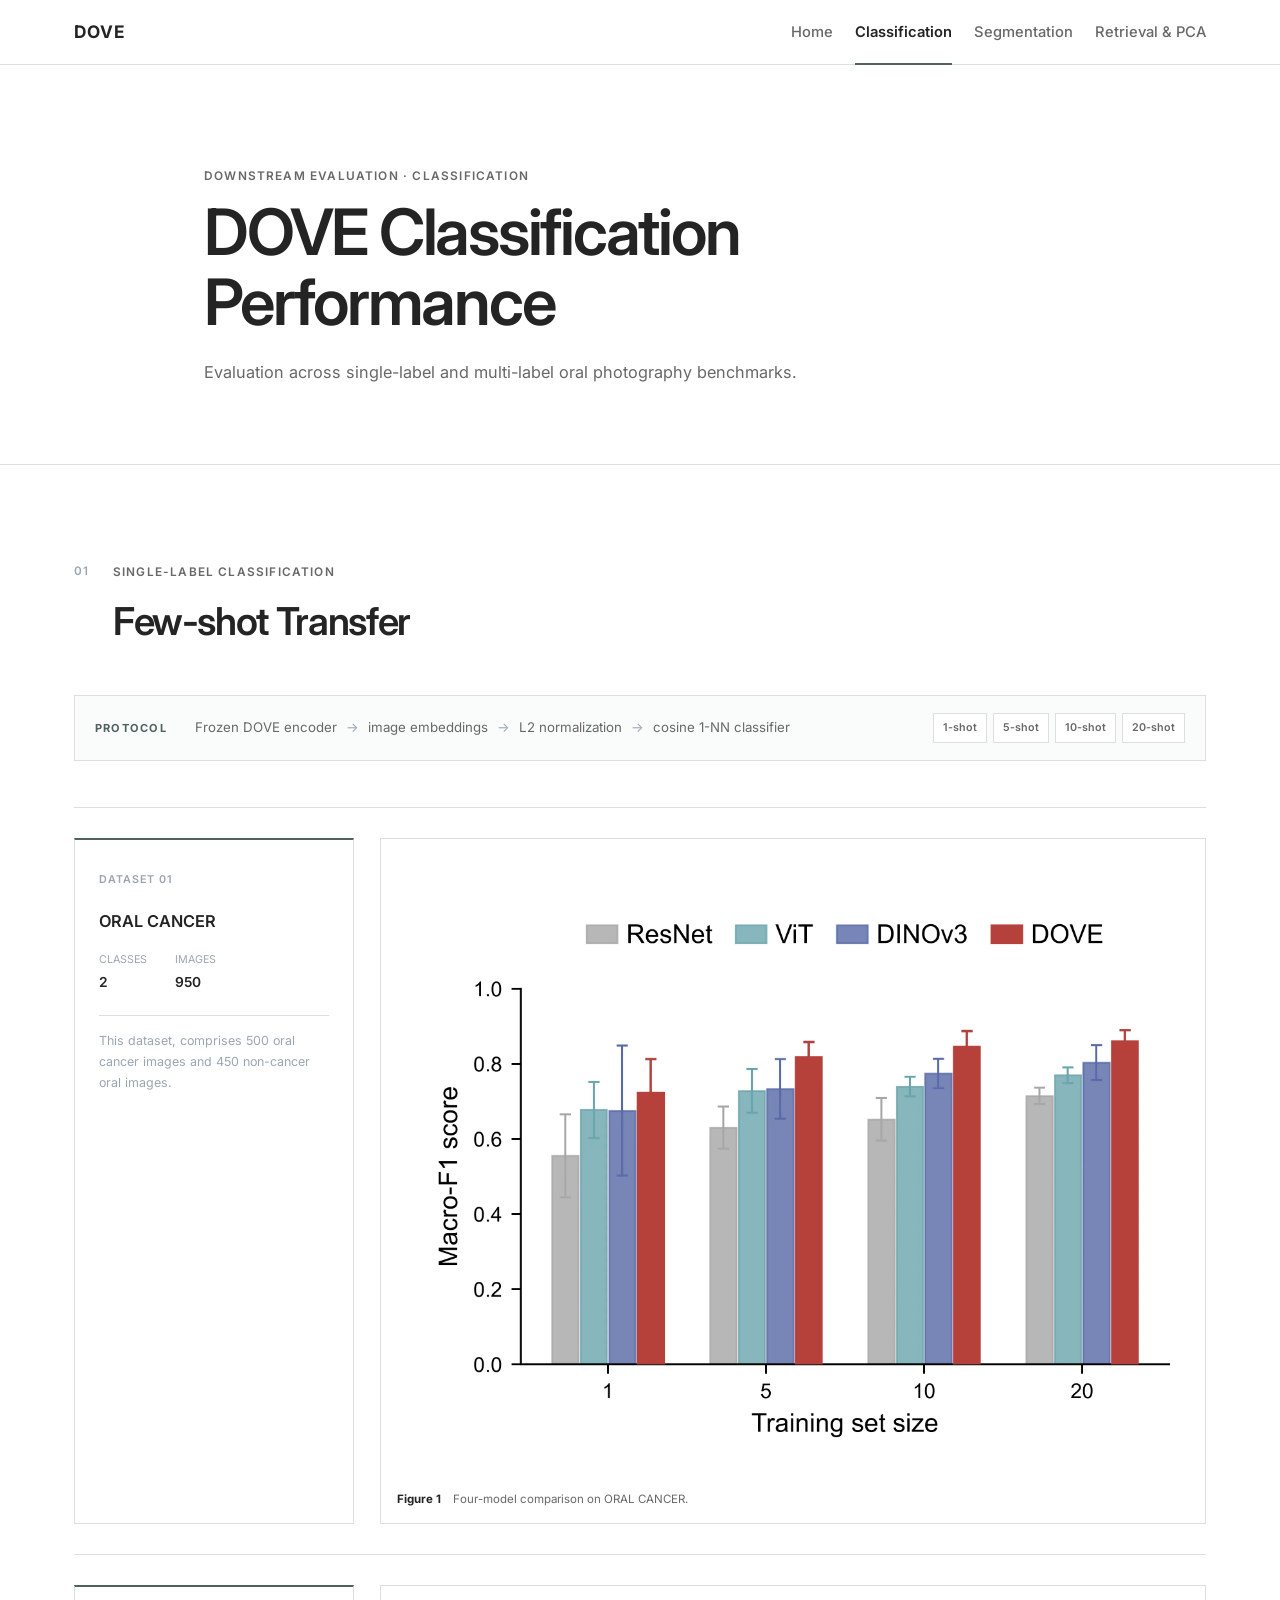
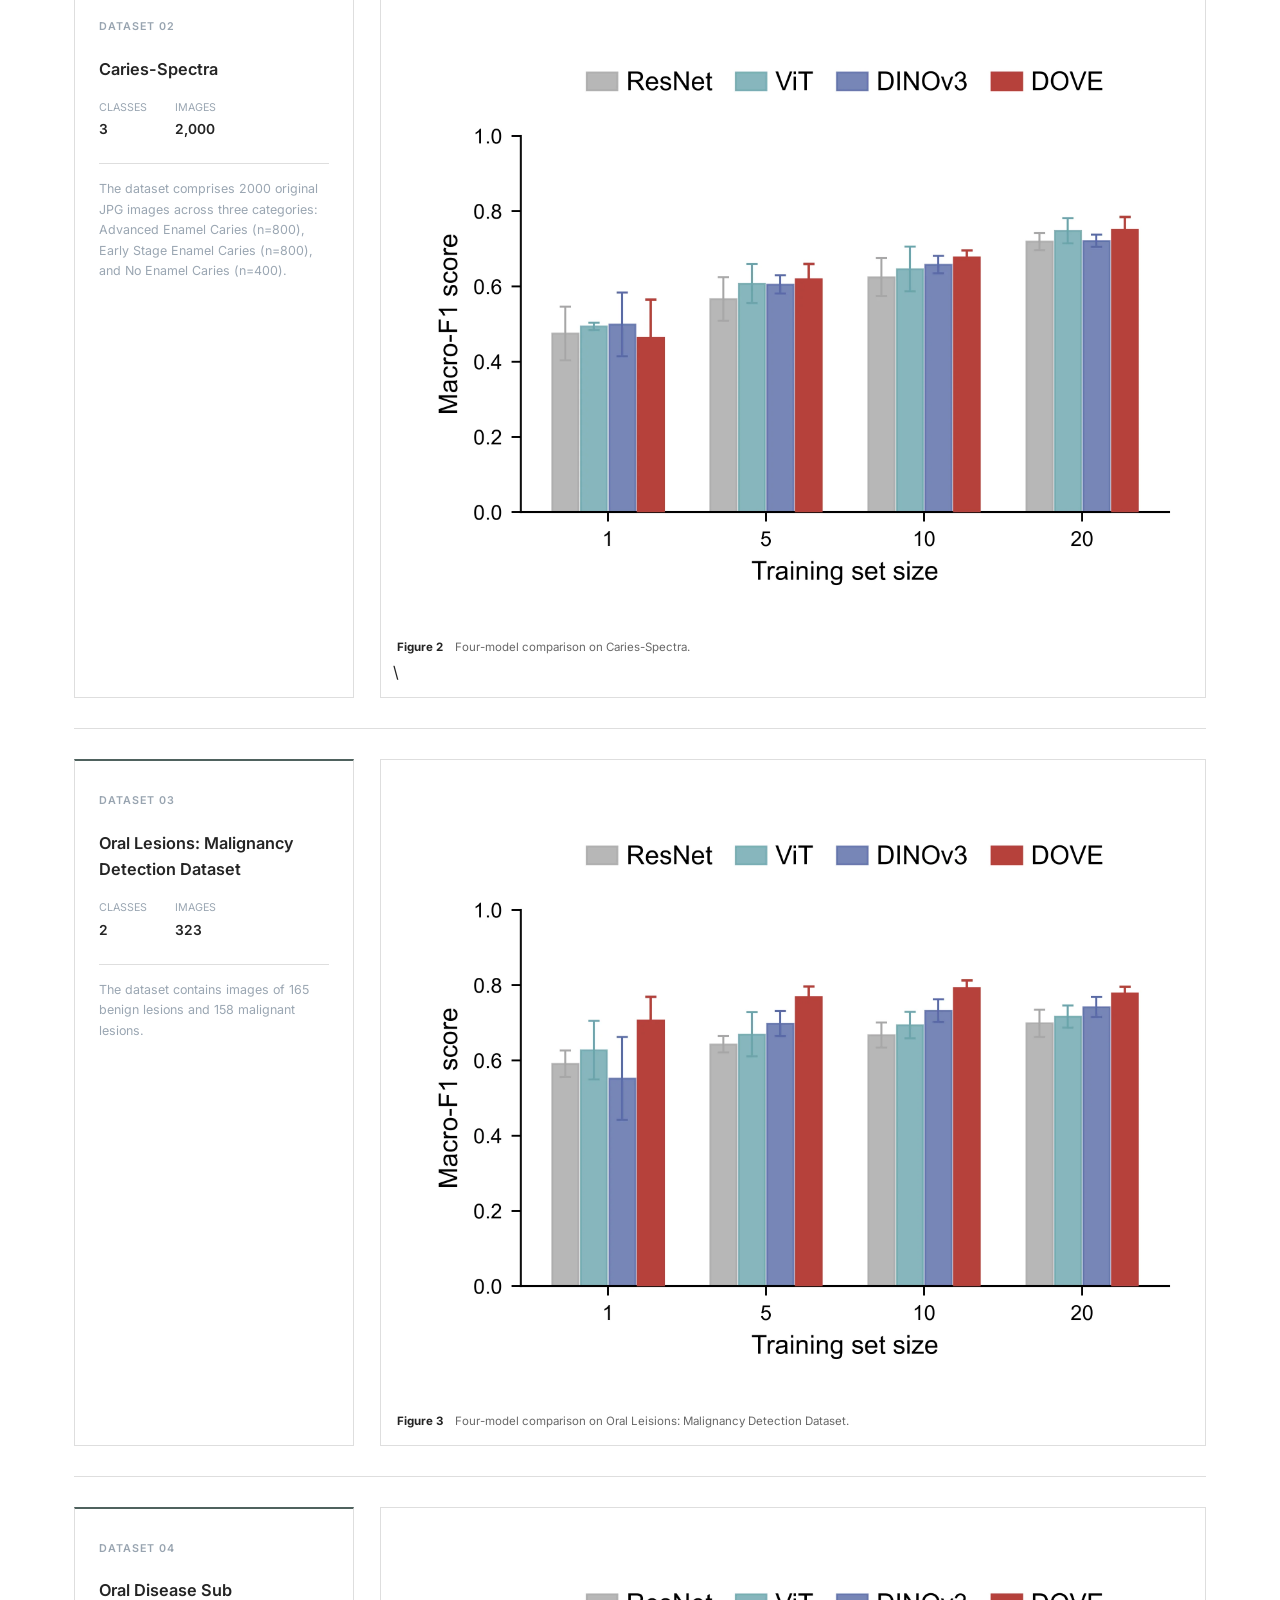
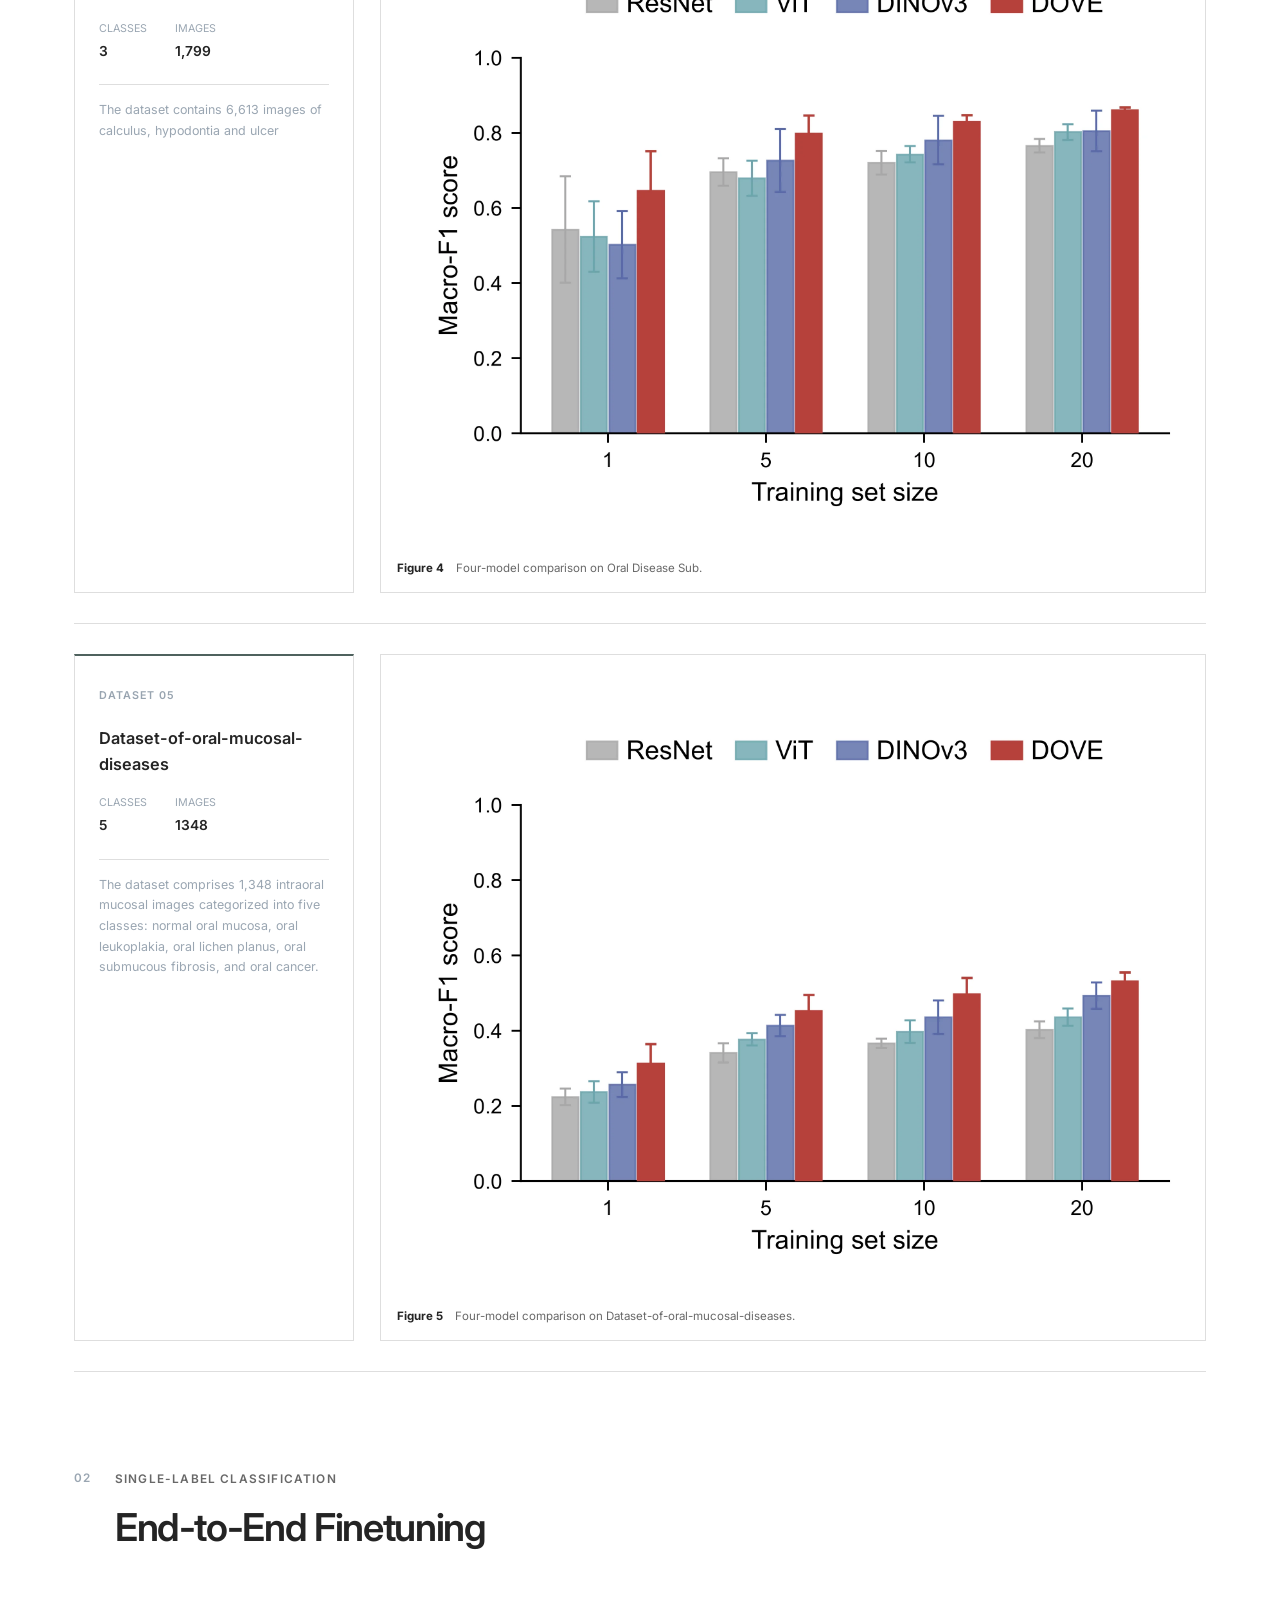
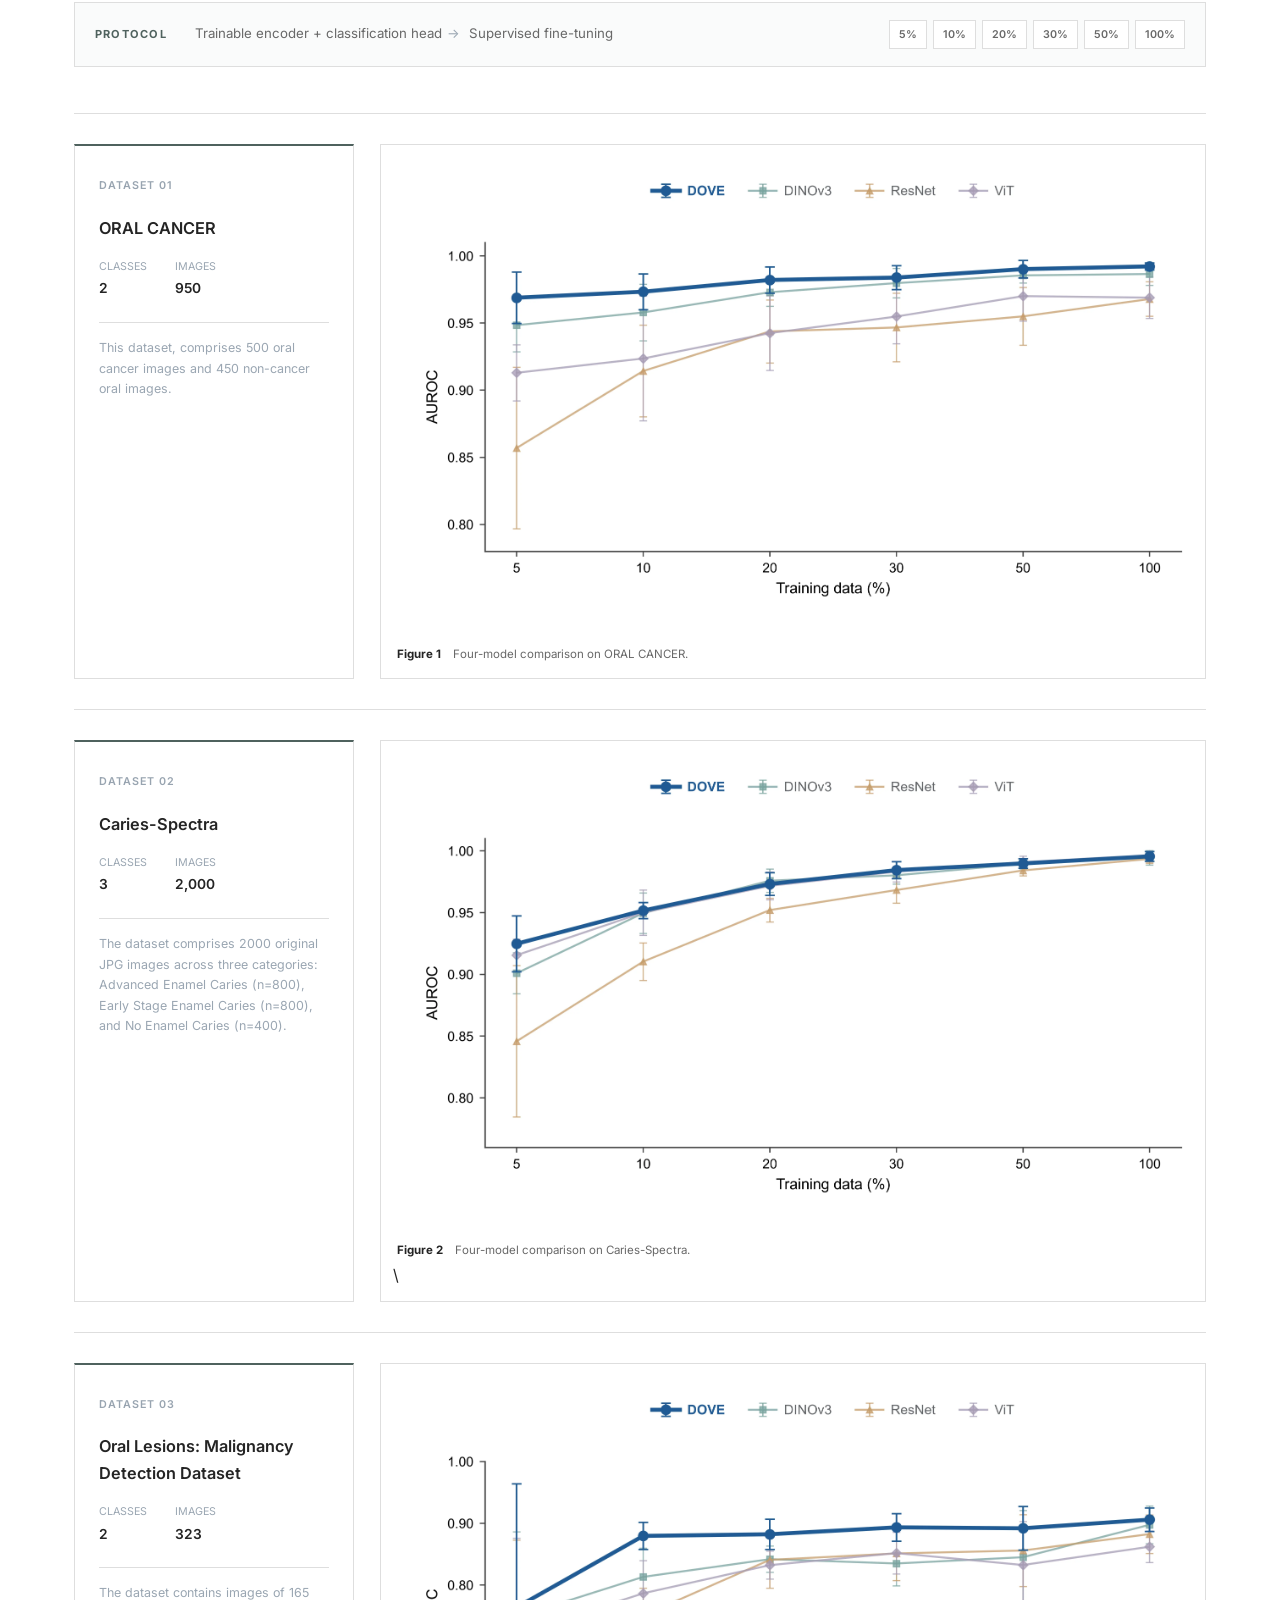
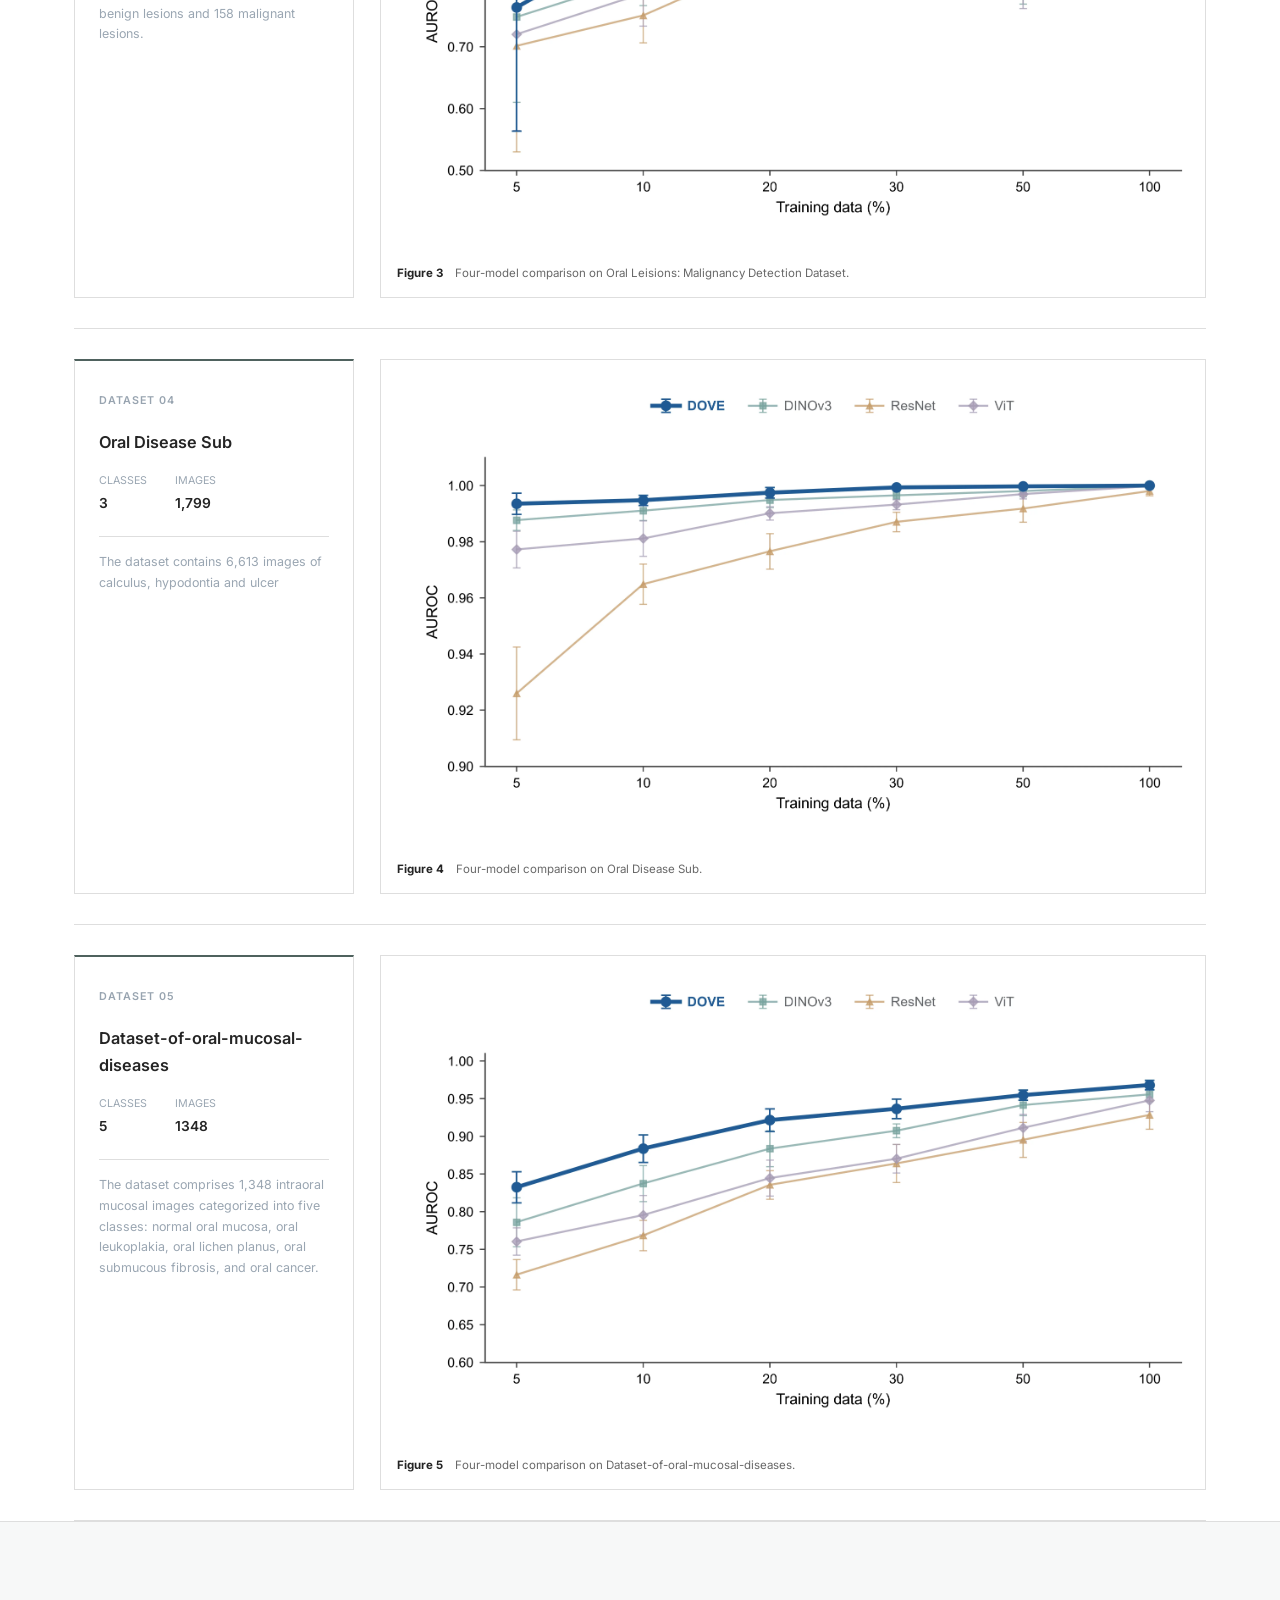
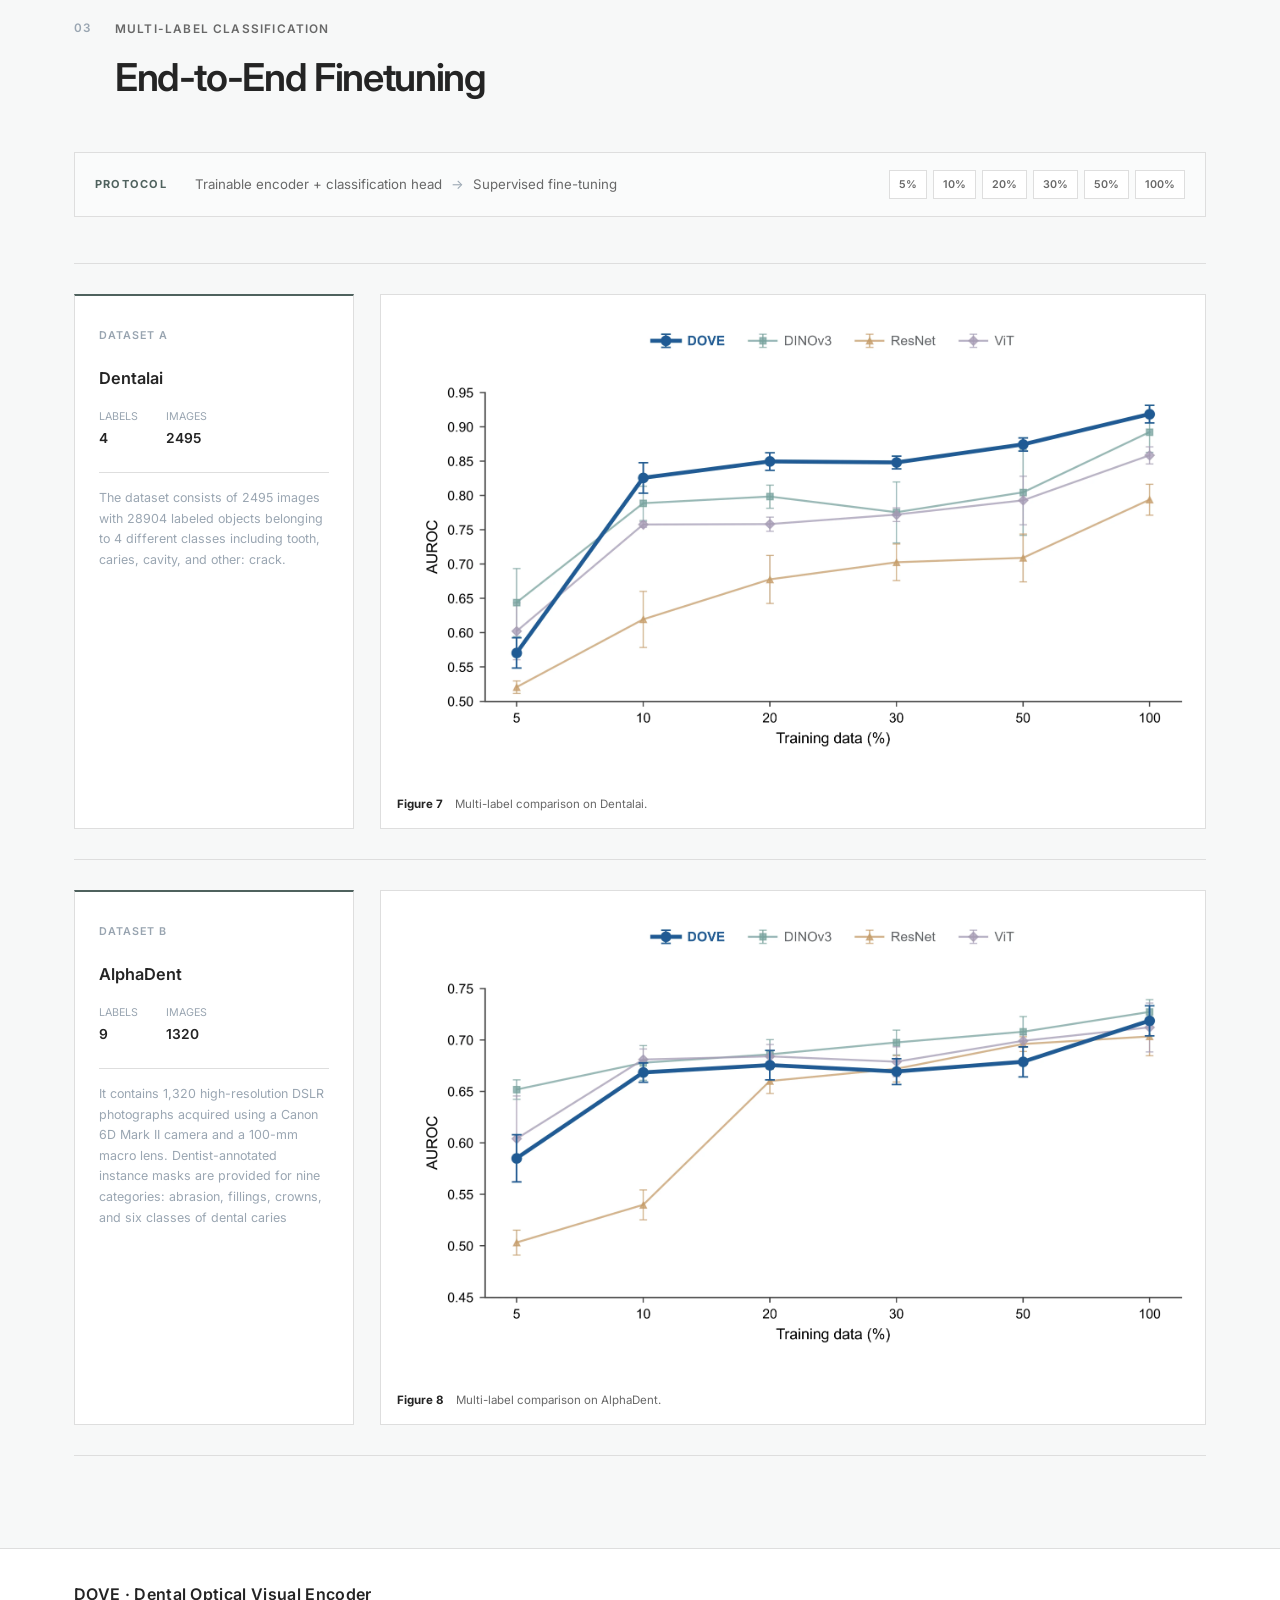
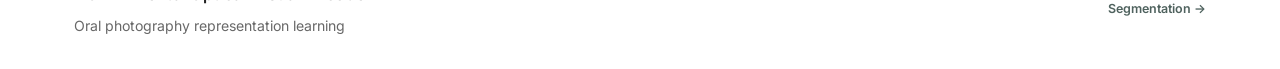
==== commit 646076cd: "revision" ====
--- a/classification.html
+++ b/classification.html
@@ -46,7 +46,7 @@
               <p>This dataset, comprises 500 oral cancer images and 450 non-cancer oral images.</p>
             </div>
             <figure class="result-slot">
-              <img src="assets/results/single-label-classification/Oral_Cancer_Dataset_knn_macro_f1_grouped_bar.png" alt="results image">
+              <img src="assets/results/single-label-classification/Oral_Cancer_Dataset_knn_macro_f1_grouped_bar.webp" alt="results image">
               <figcaption><b>Figure 1</b> Four-model comparison on ORAL CANCER.</figcaption>
             </figure>
           </article>
@@ -57,7 +57,7 @@
               <dl><div><dt>Classes</dt><dd>3</dd></div><div><dt>Images</dt><dd>2,000</dd></div></dl>
               <p>The dataset comprises 2000 original JPG images across three categories: Advanced Enamel Caries (n=800), Early Stage Enamel Caries (n=800), and No Enamel Caries (n=400).</p></div>
             <figure class="result-slot">
-              <img src="assets/results/single-label-classification/Caries-Spectra_knn_macro_f1_grouped_bar.png" alt="results image">
+              <img src="assets/results/single-label-classification/Caries-Spectra_knn_macro_f1_grouped_bar.webp" alt="results image">
               <figcaption><b>Figure 2</b> Four-model comparison on  Caries-Spectra.</figcaption>\
             </figure>
           </article>
@@ -68,7 +68,7 @@
               <dl><div><dt>Classes</dt><dd>2</dd></div><div><dt>Images</dt><dd>323</dd></div></dl>
               <p>The dataset contains images of 165 benign lesions and 158 malignant lesions.</p></div>
             <figure class="result-slot">
-              <img src="assets/results/single-label-classification/Malignancy_Detection_Dataset_knn_macro_f1_grouped_bar.png" alt="results image">
+              <img src="assets/results/single-label-classification/Malignancy_Detection_Dataset_knn_macro_f1_grouped_bar.webp" alt="results image">
               <figcaption><b>Figure 3</b> Four-model comparison on Oral Leisions: Malignancy Detection Dataset.</figcaption>
             </figure>
           </article>
@@ -76,10 +76,10 @@
             <div class="editable-card">
               <span>Dataset 04</span>
               <h3>Oral Disease Sub</h3>
-              <dl><div><dt>Classes</dt><dd>3</dd></div><div><dt>Images</dt><dd>6,613</dd></div></dl>
+              <dl><div><dt>Classes</dt><dd>3</dd></div><div><dt>Images</dt><dd>1,799</dd></div></dl>
               <p>The dataset contains 6,613 images of calculus, hypodontia and ulcer</p></div>
             <figure class="result-slot">
-              <img src="assets/results/single-label-classification/Oral_Disease_knn_macro_f1_grouped_bar.png" alt="results image">
+              <img src="assets/results/single-label-classification/Oral_Disease_knn_macro_f1_grouped_bar.webp" alt="results image">
               <figcaption><b>Figure 4</b> Four-model comparison on Oral Disease Sub.</figcaption>
             </figure>
           </article>
@@ -90,7 +90,7 @@
               <dl><div><dt>Classes</dt><dd>5</dd></div><div><dt>Images</dt><dd>1348</dd></div></dl>
               <p>The dataset comprises 1,348 intraoral mucosal images categorized into five classes: normal oral mucosa, oral leukoplakia, oral lichen planus, oral submucous fibrosis, and oral cancer.</p></div>
             <figure class="result-slot">
-              <img src="assets/results/single-label-classification/Oral_Mucosal_Diseases_knn_macro_f1_grouped_bar.png" alt="results image">
+              <img src="assets/results/single-label-classification/Oral_Mucosal_Diseases_knn_macro_f1_grouped_bar.webp" alt="results image">
               <figcaption><b>Figure 5</b> Four-model comparison on Dataset-of-oral-mucosal-diseases.</figcaption>
             </figure>
           </article>
@@ -121,7 +121,7 @@
               <p>This dataset, comprises 500 oral cancer images and 450 non-cancer oral images.</p>
             </div>
             <figure class="result-slot">
-              <img src="assets/results/single-label-classification/oral_cancer2_finetune_auroc.png" alt="results image">
+              <img src="assets/results/single-label-classification/oral_cancer2_finetune_auroc.webp" alt="results image">
               <figcaption><b>Figure 1</b> Four-model comparison on ORAL CANCER.</figcaption>
             </figure>
           </article>
@@ -132,7 +132,7 @@
               <dl><div><dt>Classes</dt><dd>3</dd></div><div><dt>Images</dt><dd>2,000</dd></div></dl>
               <p>The dataset comprises 2000 original JPG images across three categories: Advanced Enamel Caries (n=800), Early Stage Enamel Caries (n=800), and No Enamel Caries (n=400).</p></div>
             <figure class="result-slot">
-              <img src="assets/results/single-label-classification/caries_spectra_finetune_auroc.png" alt="results image">
+              <img src="assets/results/single-label-classification/caries_spectra_finetune_auroc.webp" alt="results image">
               <figcaption><b>Figure 2</b> Four-model comparison on  Caries-Spectra.</figcaption>\
             </figure>
           </article>
@@ -143,7 +143,7 @@
               <dl><div><dt>Classes</dt><dd>2</dd></div><div><dt>Images</dt><dd>323</dd></div></dl>
               <p>The dataset contains images of 165 benign lesions and 158 malignant lesions.</p></div>
             <figure class="result-slot">
-              <img src="assets/results/single-label-classification/benign_malignant_finetune_auroc.png" alt="results image">
+              <img src="assets/results/single-label-classification/benign_malignant_finetune_auroc.webp" alt="results image">
               <figcaption><b>Figure 3</b> Four-model comparison on Oral Leisions: Malignancy Detection Dataset.</figcaption>
             </figure>
           </article>
@@ -154,7 +154,7 @@
               <dl><div><dt>Classes</dt><dd>3</dd></div><div><dt>Images</dt><dd>1,799</dd></div></dl>
               <p>The dataset contains 6,613 images of calculus, hypodontia and ulcer</p></div>
             <figure class="result-slot">
-              <img src="assets/results/single-label-classification/oral_disease_finetune_auroc.png" alt="results image">
+              <img src="assets/results/single-label-classification/oral_disease_finetune_auroc.webp" alt="results image">
               <figcaption><b>Figure 4</b> Four-model comparison on Oral Disease Sub.</figcaption>
             </figure>
           </article>
@@ -165,7 +165,7 @@
               <dl><div><dt>Classes</dt><dd>5</dd></div><div><dt>Images</dt><dd>1348</dd></div></dl>
               <p>The dataset comprises 1,348 intraoral mucosal images categorized into five classes: normal oral mucosa, oral leukoplakia, oral lichen planus, oral submucous fibrosis, and oral cancer.</p></div>
             <figure class="result-slot">
-              <img src="assets/results/single-label-classification/mouth_data_finetune_auroc.png" alt="results image">
+              <img src="assets/results/single-label-classification/mouth_data_finetune_auroc.webp" alt="results image">
               <figcaption><b>Figure 5</b> Four-model comparison on Dataset-of-oral-mucosal-diseases.</figcaption>
             </figure>
           </article>
@@ -183,7 +183,7 @@
               <dl><div><dt>Labels</dt><dd>4</dd></div><div><dt>Images</dt><dd>2495</dd></div></dl>
               <p>The dataset consists of 2495 images with 28904 labeled objects belonging to 4 different classes including tooth, caries, cavity, and other: crack.</p></div>
             <figure class="result-slot">
-              <img src="assets/results/multi-label-classification/dentalai_multilabel_finetune_auroc.png" alt="results image">
+              <img src="assets/results/multi-label-classification/dentalai_multilabel_finetune_auroc.webp" alt="results image">
              <figcaption><b>Figure 7</b> Multi-label comparison on Dentalai.</figcaption></figure>
           </article>
           <article class="dataset-result-row reveal">
@@ -194,7 +194,7 @@
               <p>It contains 1,320 high-resolution DSLR photographs acquired using a Canon 6D Mark II camera and a 100-mm macro lens. Dentist-annotated instance masks are provided for nine categories: abrasion, fillings, crowns, and six classes of dental caries</p>
             </div>
             <figure class="result-slot">
-              <img src="assets/results/multi-label-classification/alphadent_multilabel_finetune_auroc.png" alt="results image">
+              <img src="assets/results/multi-label-classification/alphadent_multilabel_finetune_auroc.webp" alt="results image">
               <figcaption><b>Figure 8</b> Multi-label comparison on AlphaDent.</figcaption>
             </figure>
           </article>
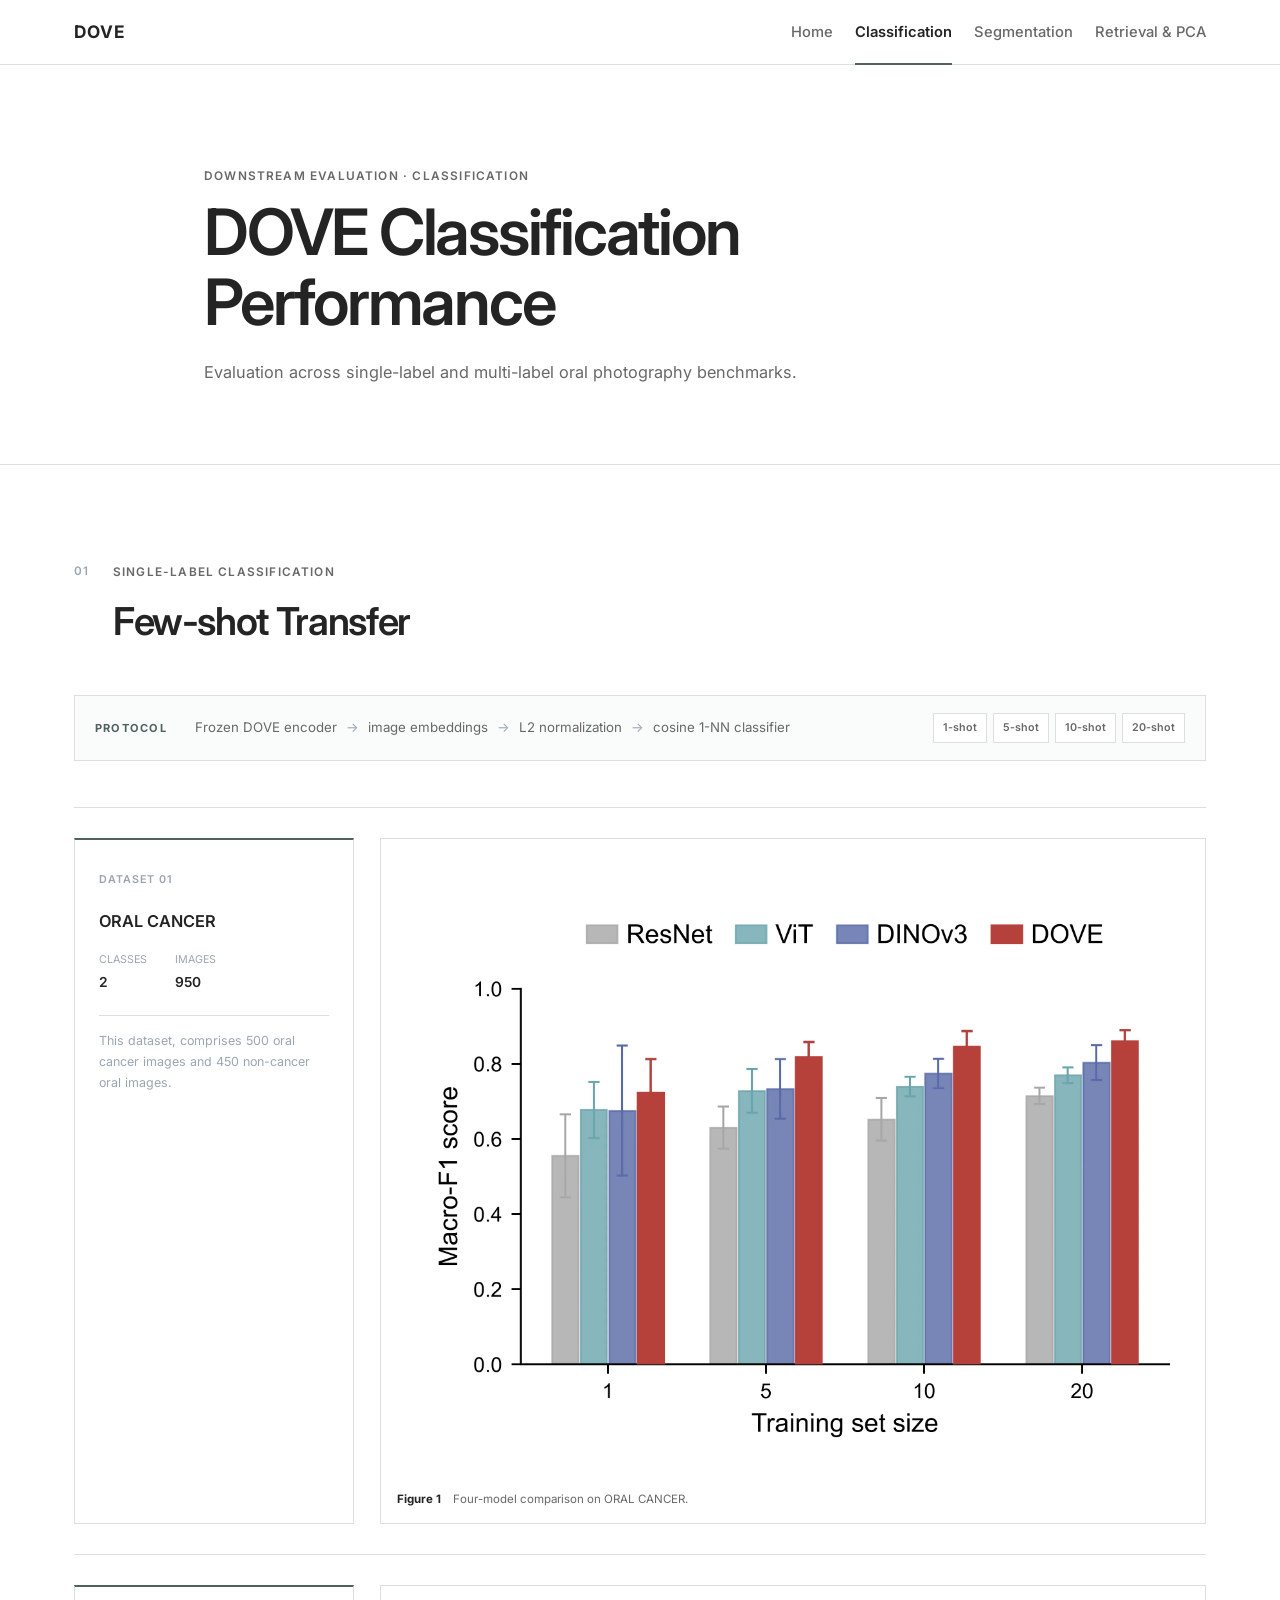
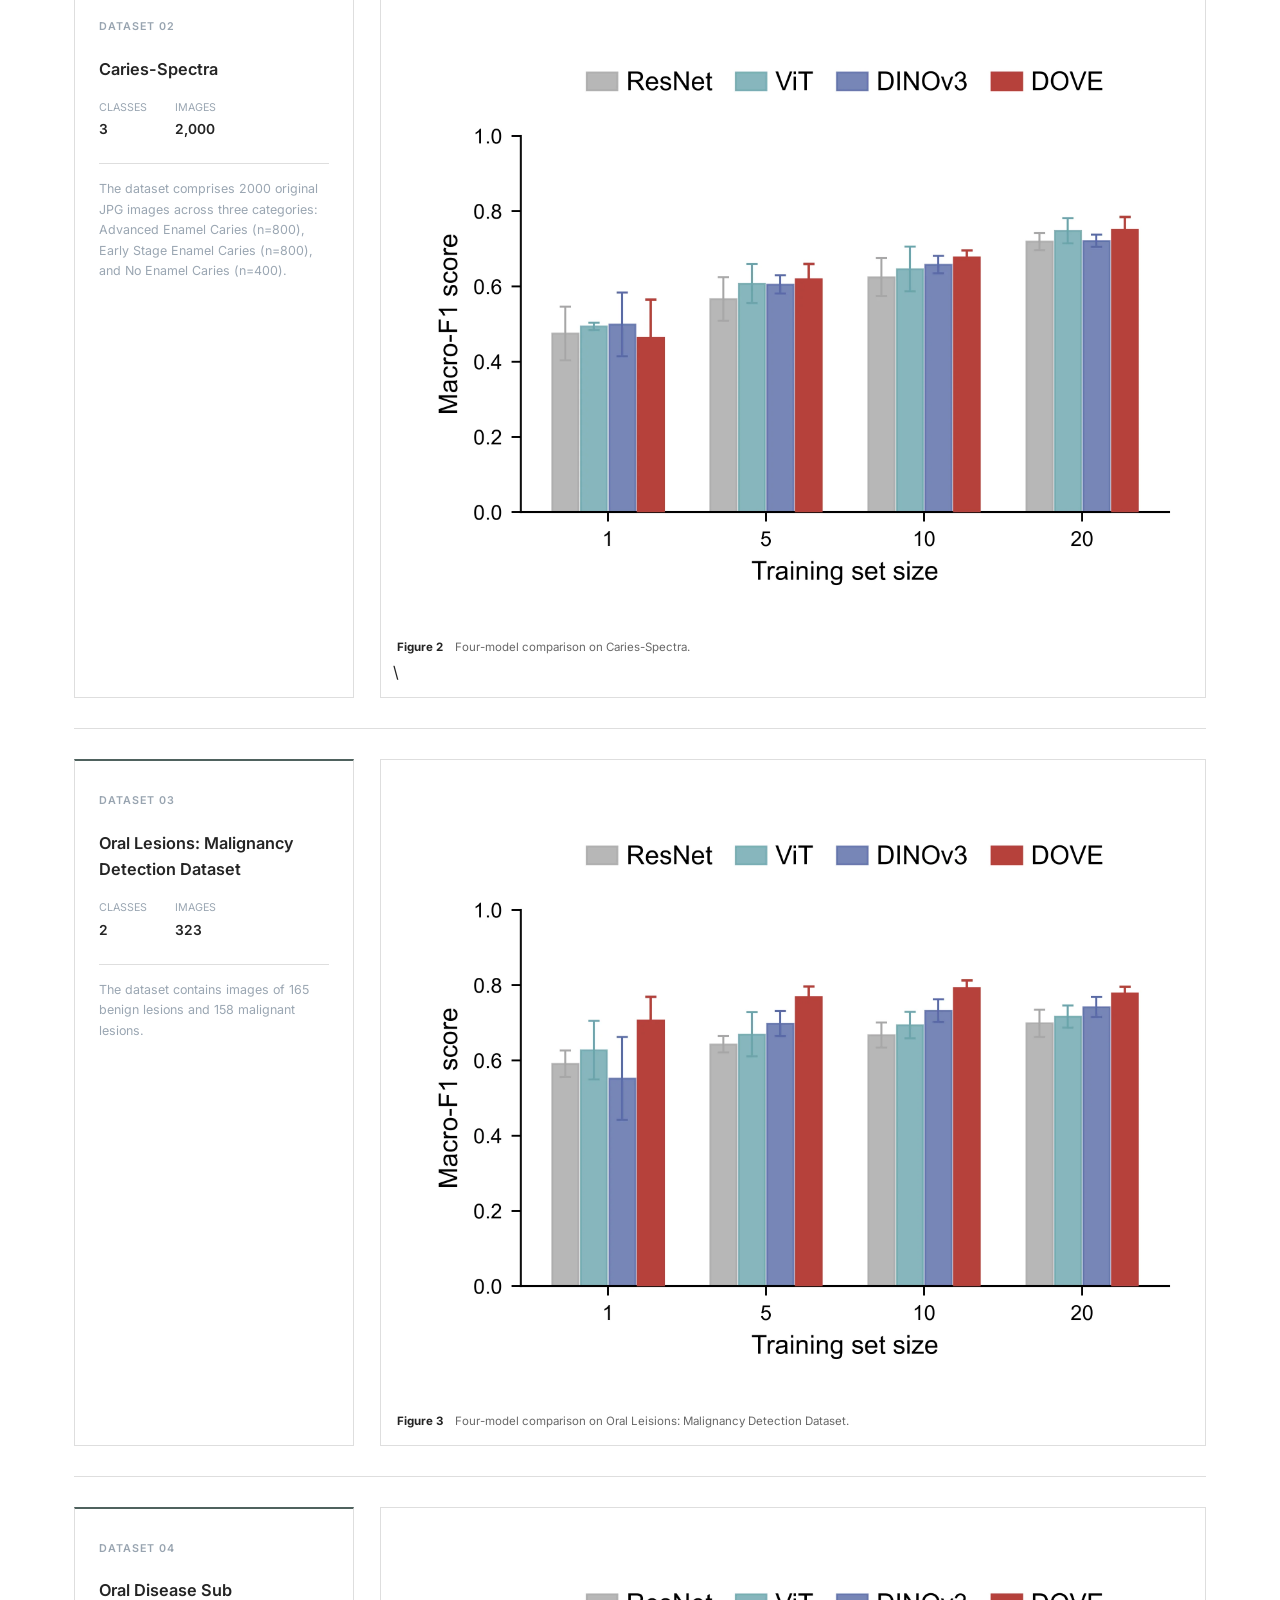
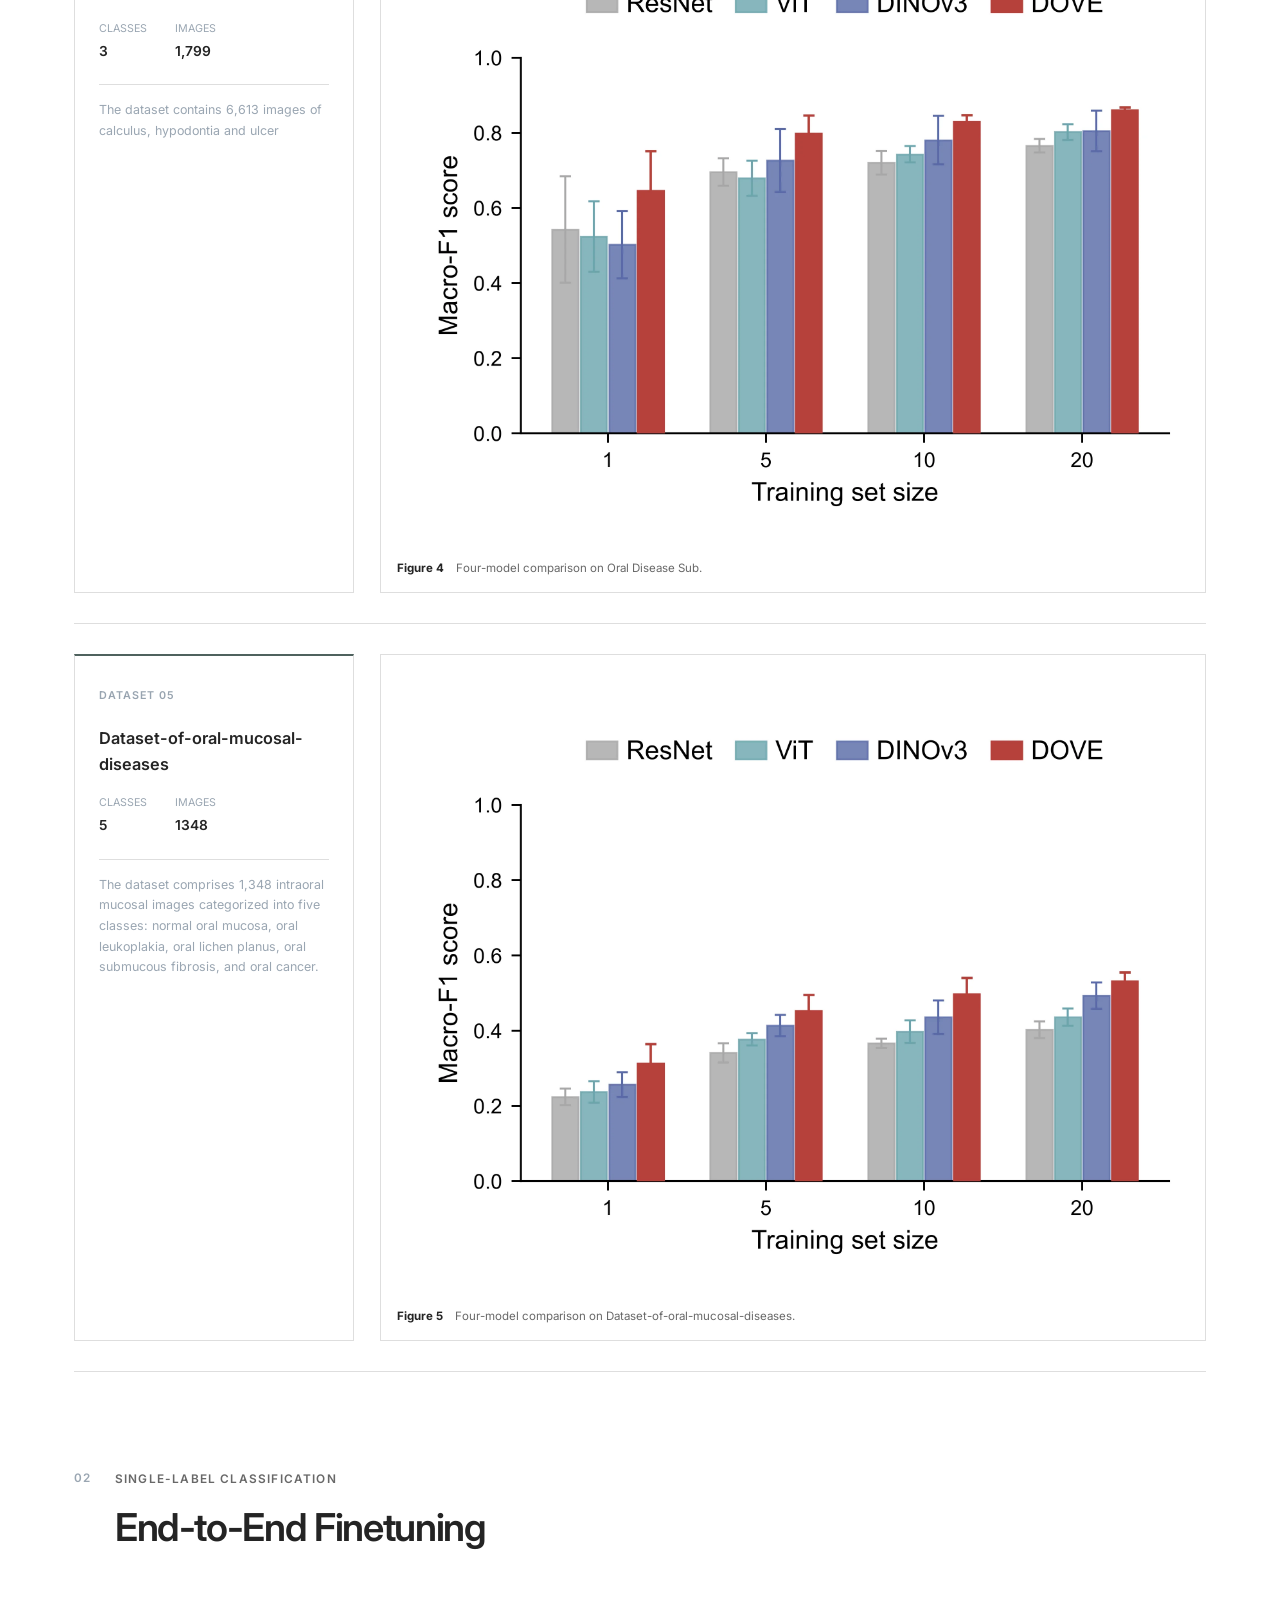
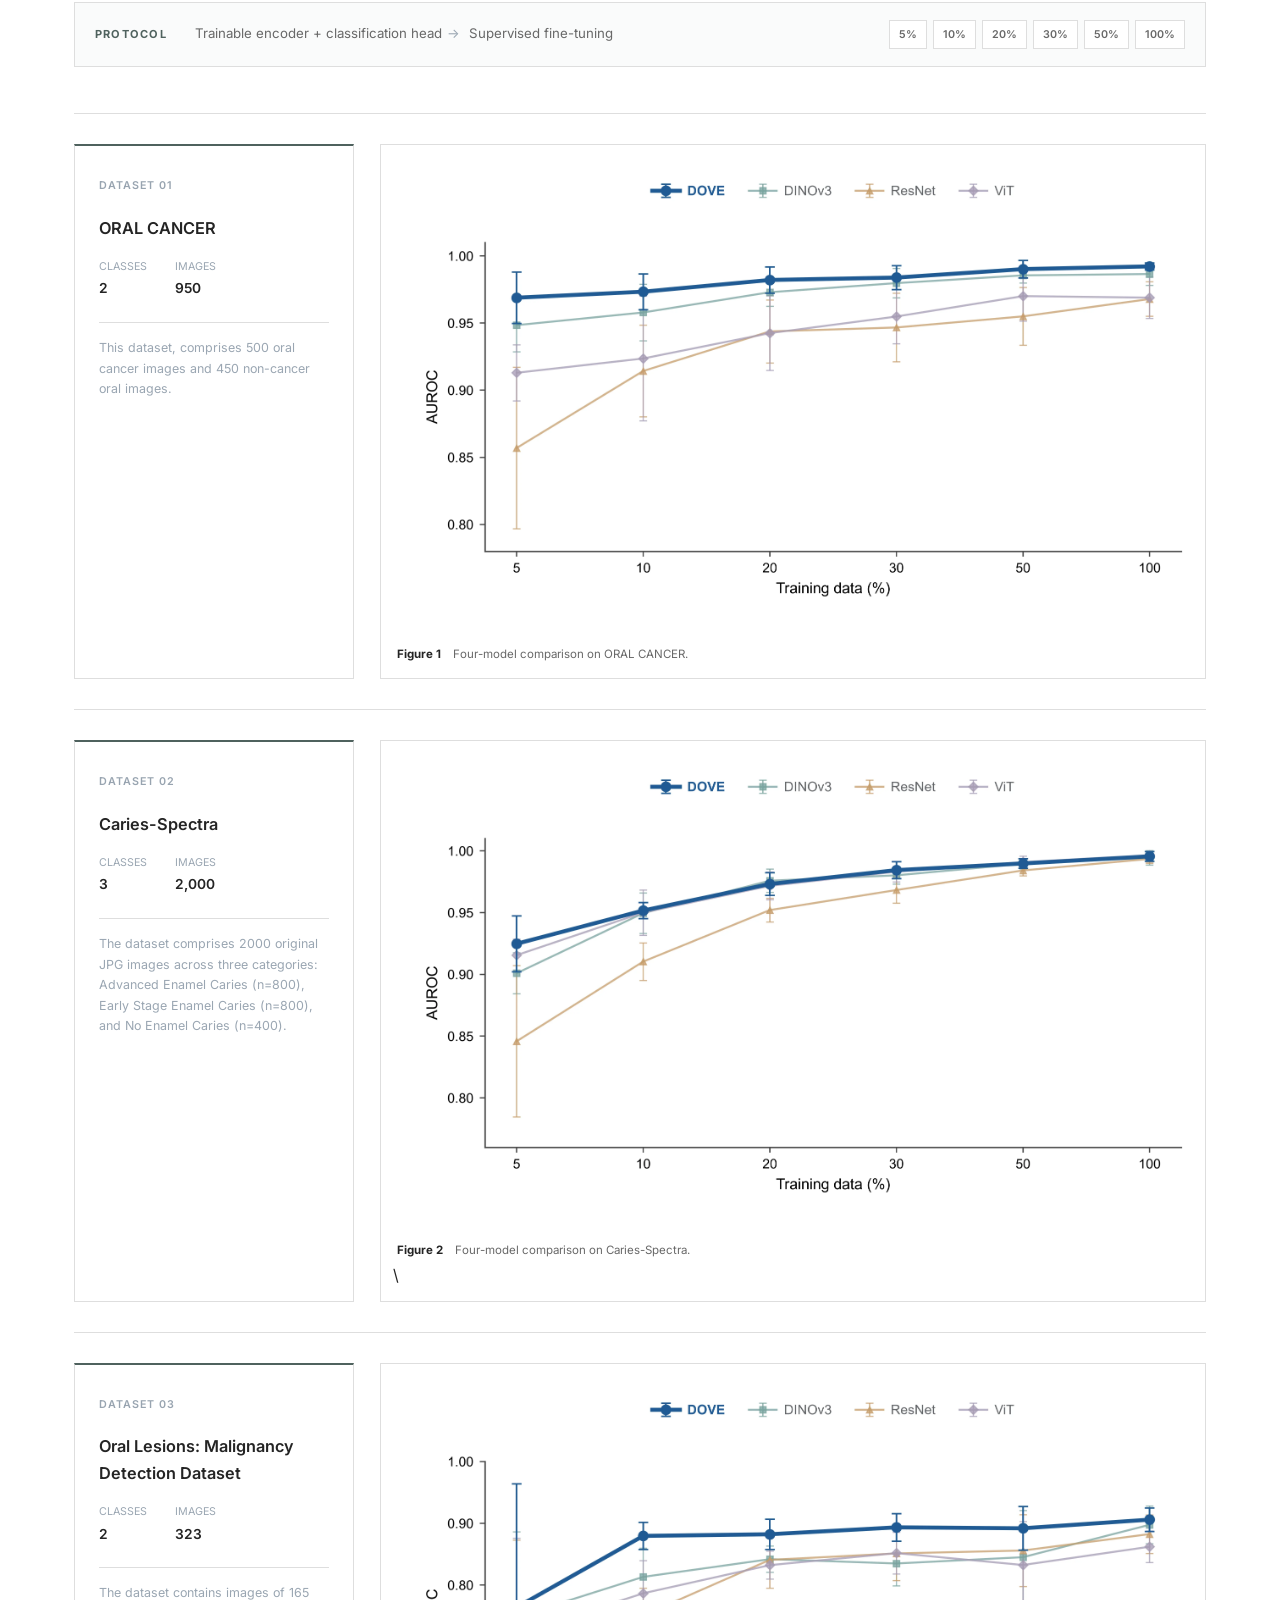
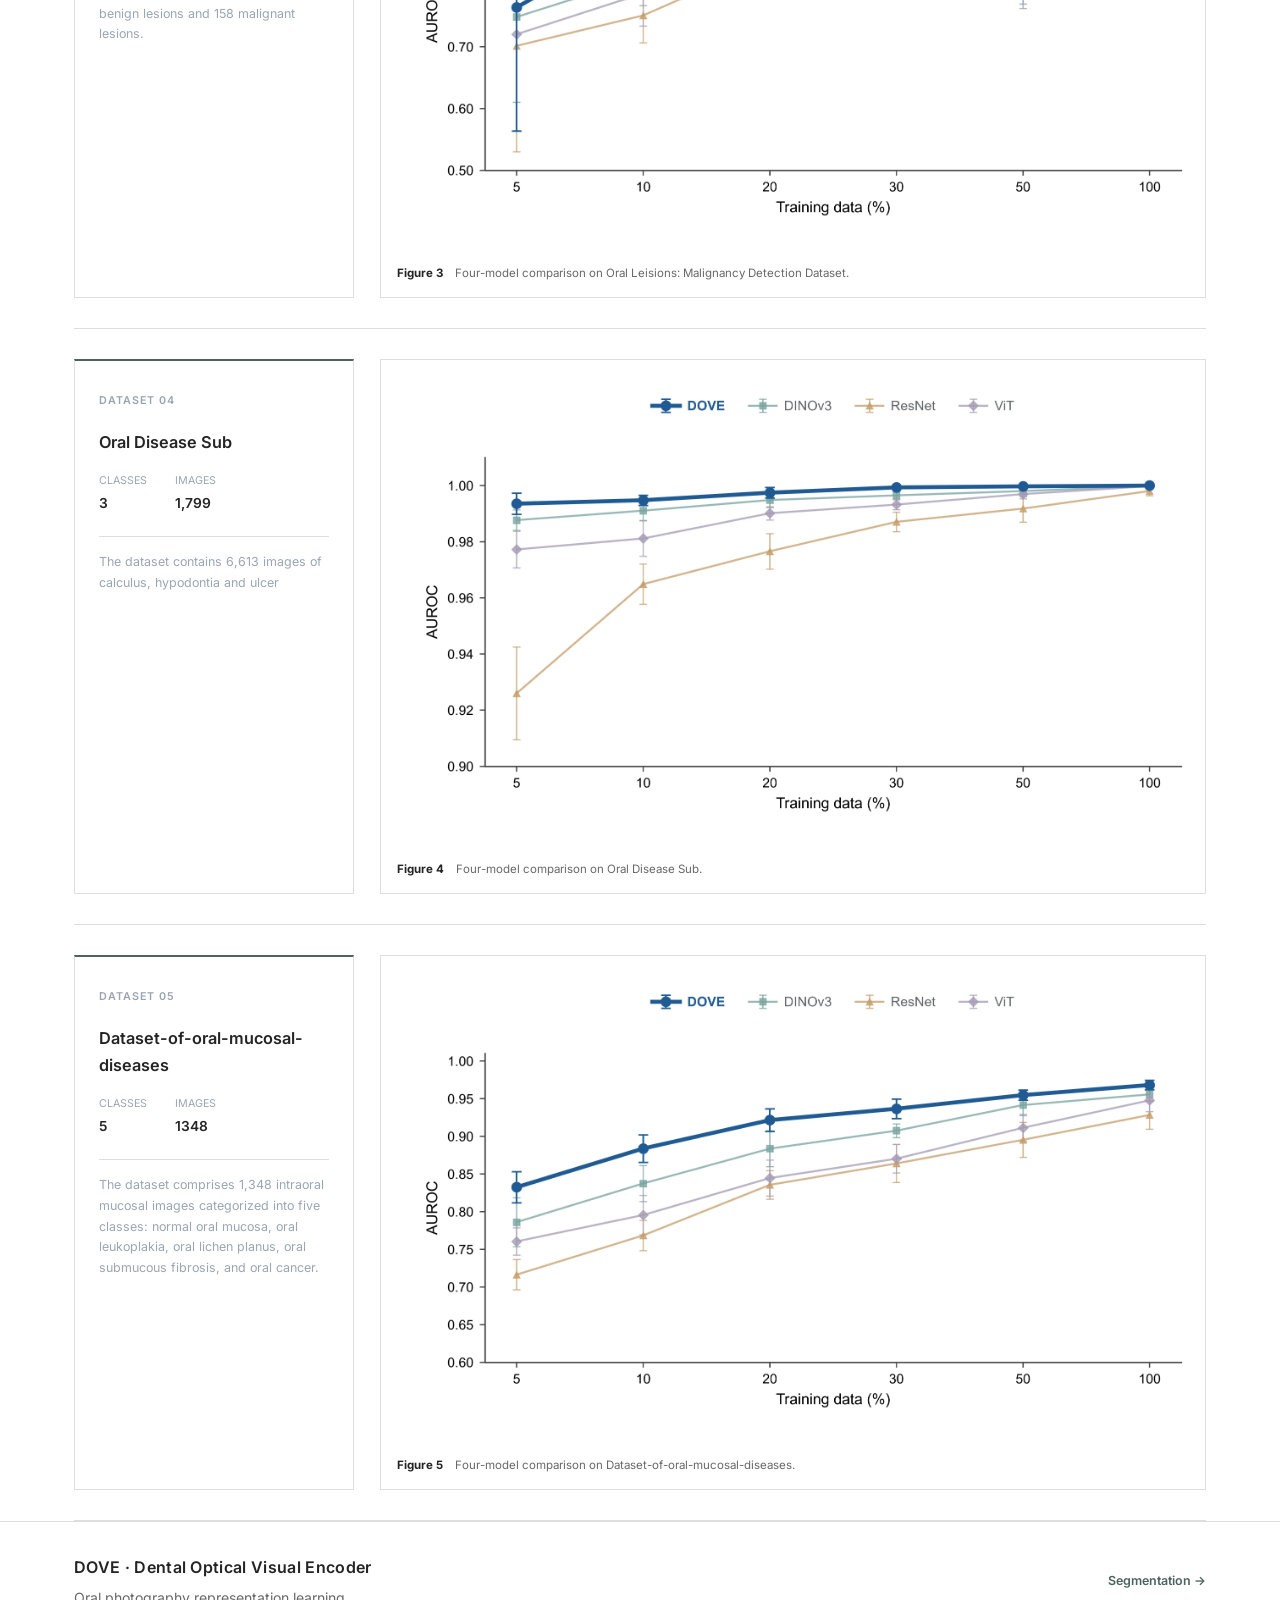
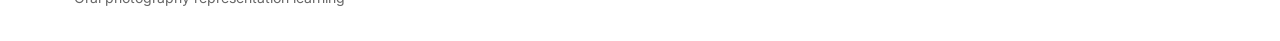
==== commit 7e16fe59: "revision" ====
--- a/classification.html
+++ b/classification.html
@@ -171,36 +171,6 @@
           </article>
       </div>
     </section>
-    <section class="result-section soft-section" id="multi-label">
-      <div class="container">
-        <header class="result-section-head reveal"><span class="section-no">03</span><div><span class="section-eyebrow">Multi-label classification</span><h2>End-to-End Finetuning</h2></div></header>
-        <div class="protocol-line reveal"><span>Protocol</span><p> Trainable encoder + classification head <i>&rarr;</i> Supervised fine-tuning</p><div><b>5%</b><b>10%</b><b>20%</b><b>30%</b><b>50%</b><b>100%</b></div></div>
-        <div class="dataset-result-list">
-          <article class="dataset-result-row reveal">
-            <div class="editable-card">
-              <span>Dataset A</span>
-              <h3>Dentalai</h3>
-              <dl><div><dt>Labels</dt><dd>4</dd></div><div><dt>Images</dt><dd>2495</dd></div></dl>
-              <p>The dataset consists of 2495 images with 28904 labeled objects belonging to 4 different classes including tooth, caries, cavity, and other: crack.</p></div>
-            <figure class="result-slot">
-              <img src="assets/results/multi-label-classification/dentalai_multilabel_finetune_auroc.webp" alt="results image">
-             <figcaption><b>Figure 7</b> Multi-label comparison on Dentalai.</figcaption></figure>
-          </article>
-          <article class="dataset-result-row reveal">
-            <div class="editable-card">
-              <span>Dataset B</span>
-              <h3>AlphaDent</h3>
-              <dl><div><dt>Labels</dt><dd>9</dd></div><div><dt>Images</dt><dd>1320</dd></div></dl>
-              <p>It contains 1,320 high-resolution DSLR photographs acquired using a Canon 6D Mark II camera and a 100-mm macro lens. Dentist-annotated instance masks are provided for nine categories: abrasion, fillings, crowns, and six classes of dental caries</p>
-            </div>
-            <figure class="result-slot">
-              <img src="assets/results/multi-label-classification/alphadent_multilabel_finetune_auroc.webp" alt="results image">
-              <figcaption><b>Figure 8</b> Multi-label comparison on AlphaDent.</figcaption>
-            </figure>
-          </article>
-        </div>
-      </div>
-    </section>
   </main>
 
   <footer class="footer"><div class="container minimal-footer"><div><p class="footer-title">DOVE · Dental Optical Visual Encoder</p><p class="footer-sub">Oral photography representation learning</p></div><a href="segmentation.html">Segmentation &rarr;</a></div></footer>
